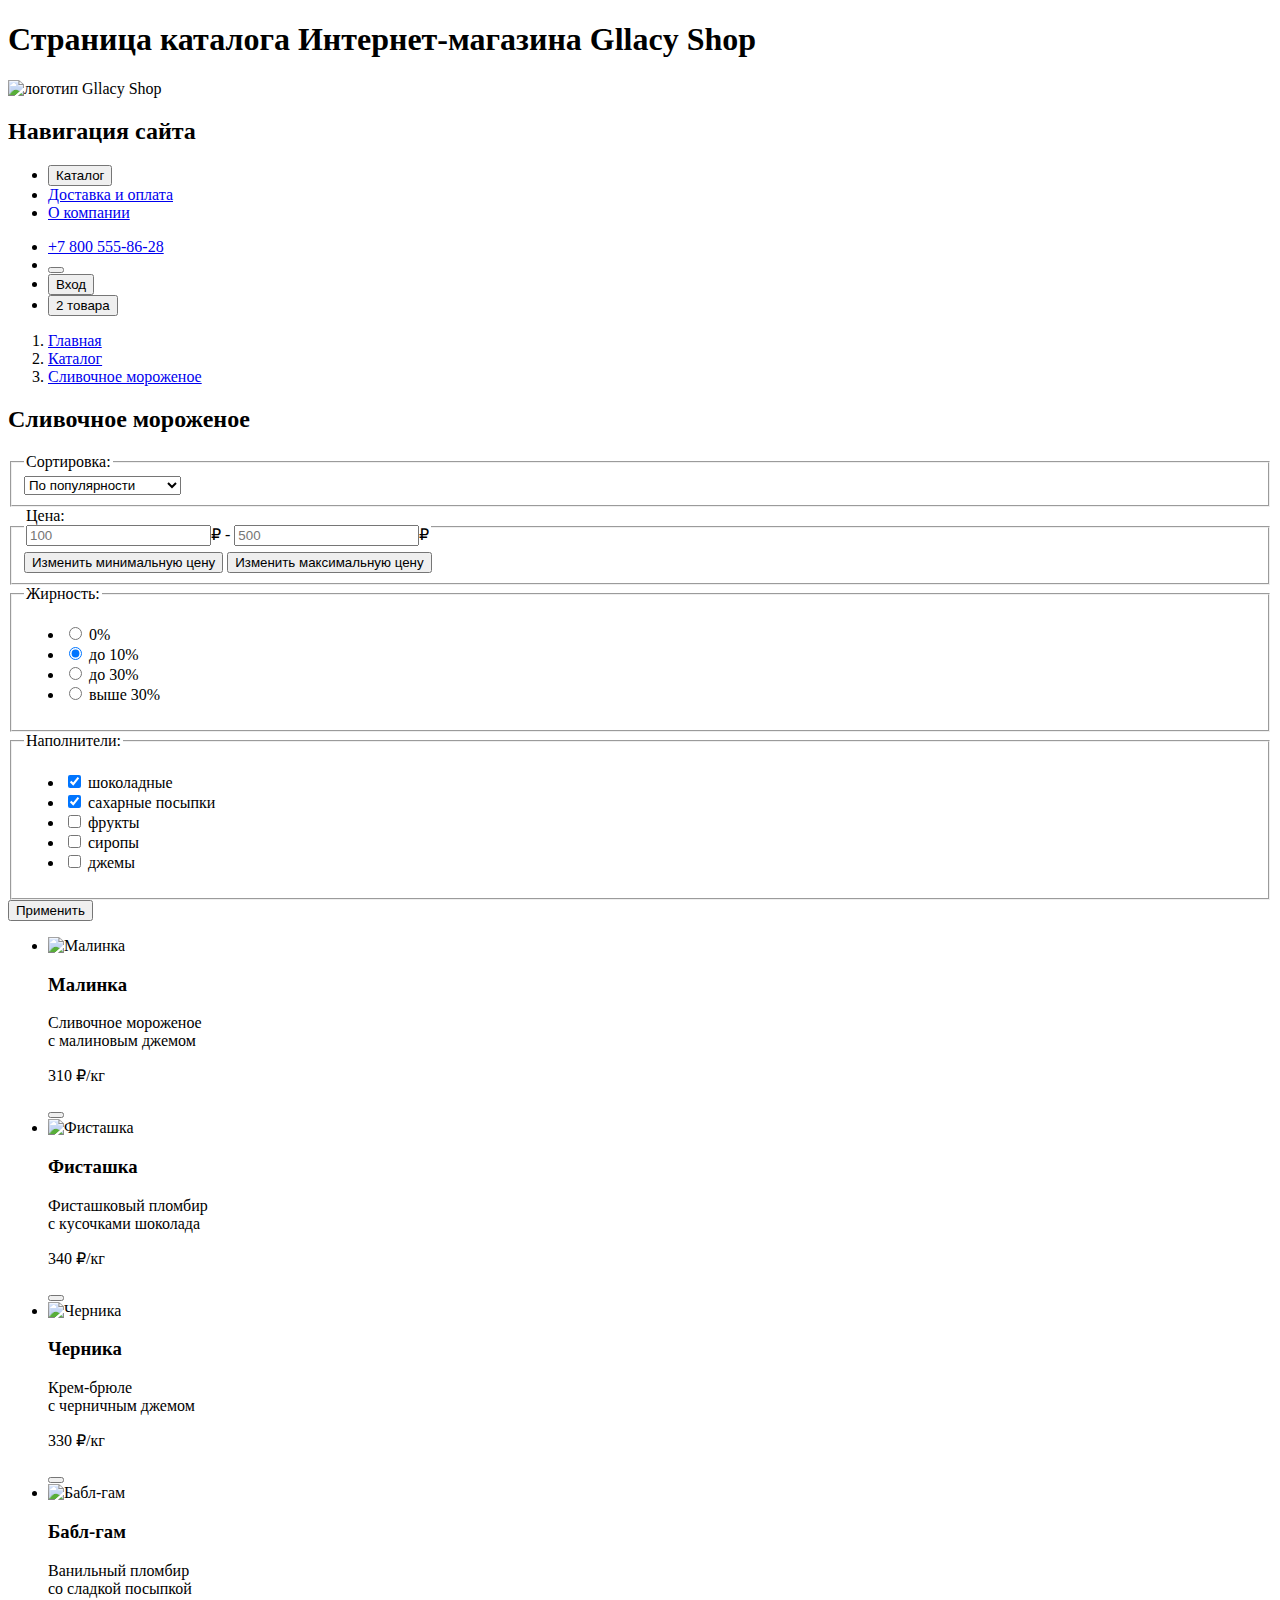
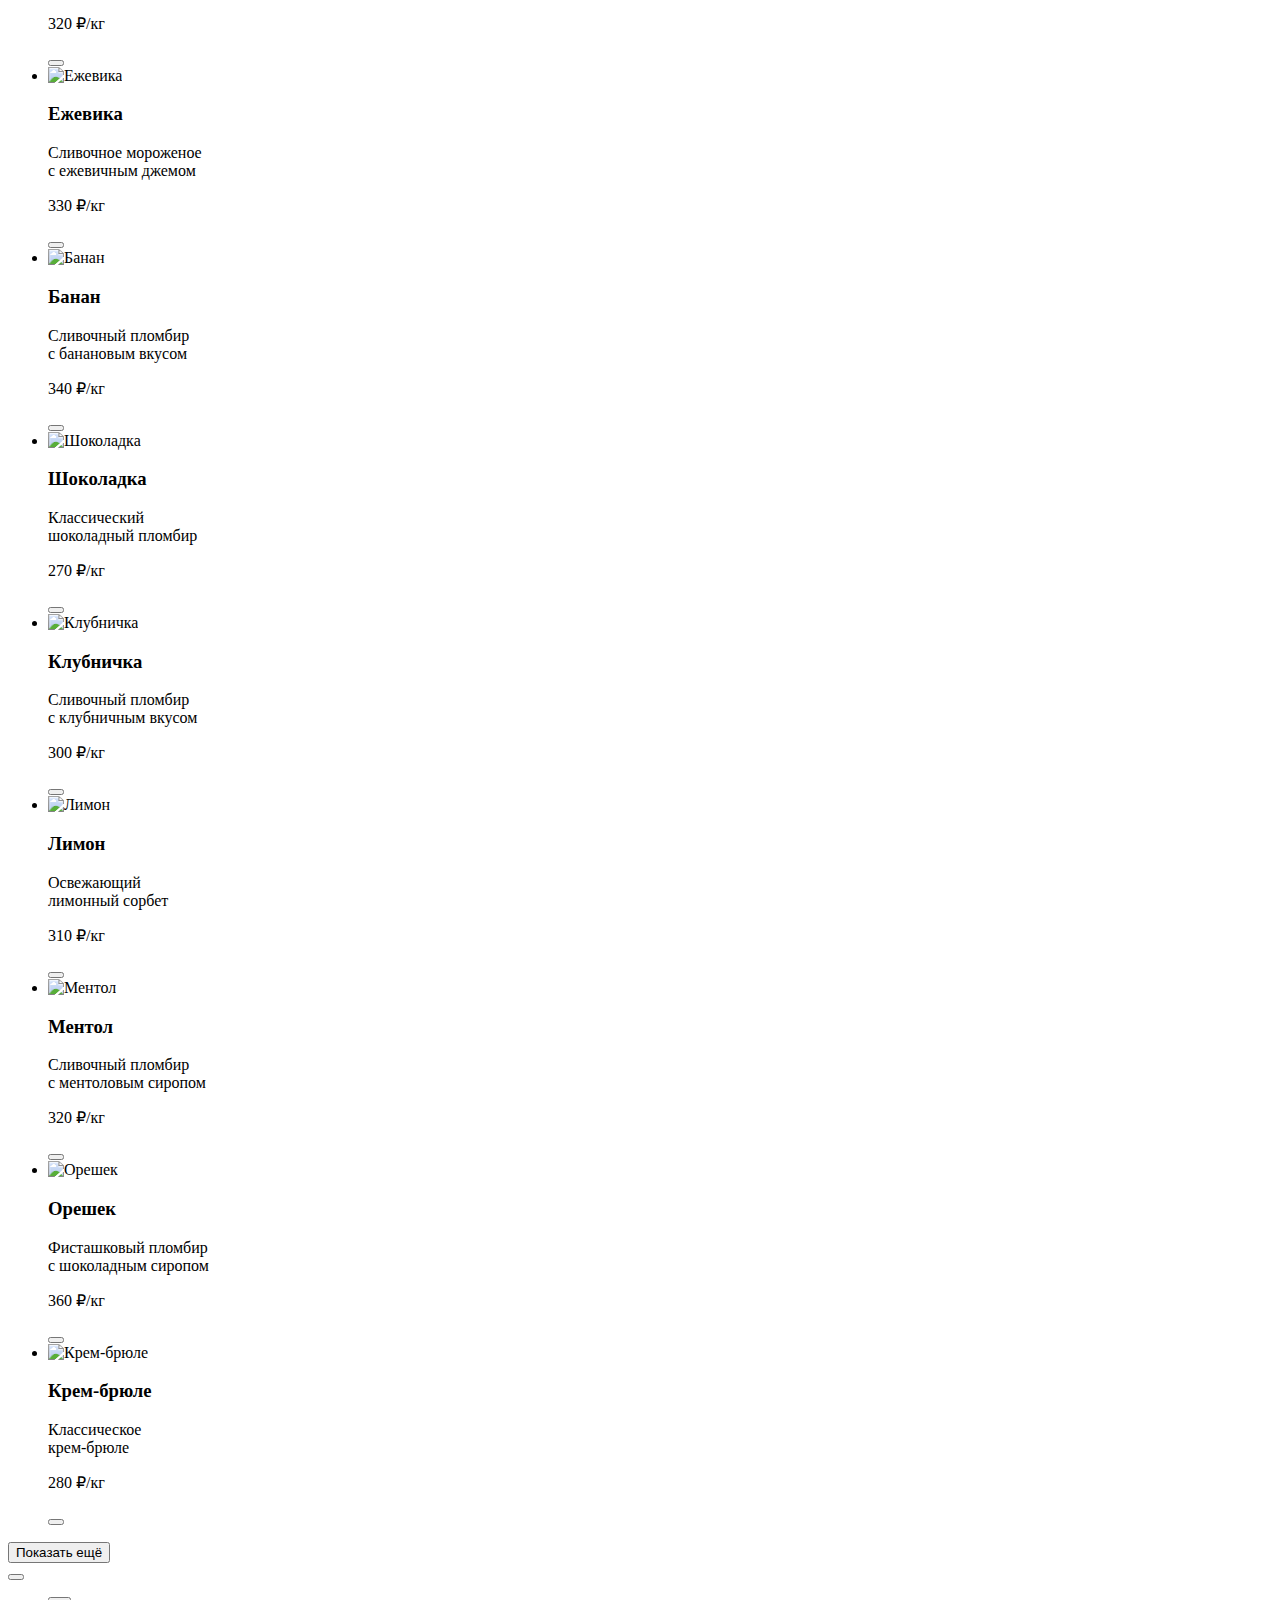
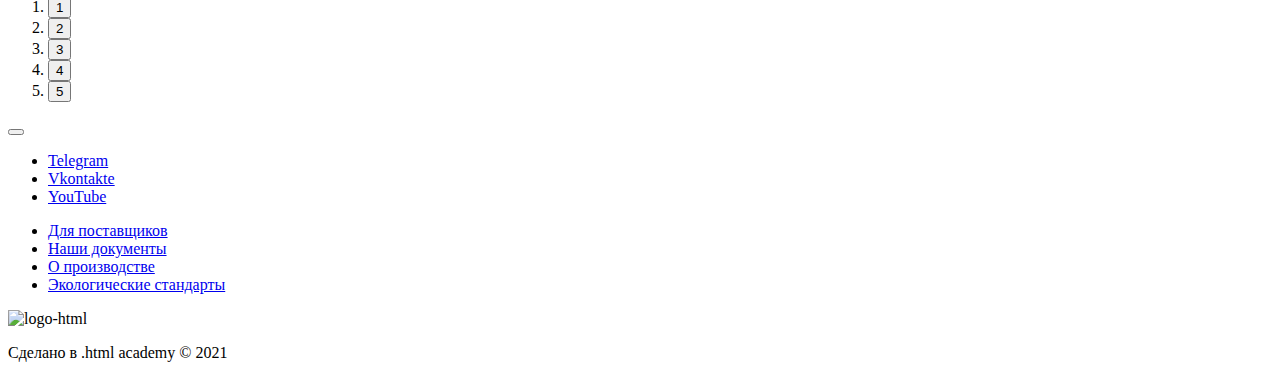
==== catalog.html @ ad2654a6 "Разметка страницы" ====
<!DOCTYPE html>
<html lang="ru">
  <head>
    <meta charset="utf-8">
    <title>HTML Academy: Глейси</title>
  </head>
  <body>
    <h1 class="index-title visually-hidden"> Страница каталога Интернет-магазина Gllacy Shop</h1>
<header class="main-header">
  <img class="logo-header" src="#" alt="логотип Gllacy Shop">
<nav class="navigation-header">
  <h2 class="visually-hidden">Навигация сайта</h2>
<ul class="navigation-list">
  <li class="navigation-item">
   <button class="drop-down-window">Каталог</button>
  </li>
  <li class="navigation-item">
   <a href="#" class="navigation-link">Доставка и оплата</a>
  </li>
  <li class="navigation-item">
    <a href="#" class="navigation-link">О компании</a>
   </li>
</ul>
<ul class="navigation-user">
  <li class="user-item">
    <a href="tel:+78005558628" class="user-tel-link">+7 800 555-86-28</a>
  </li>
  <li class="user-item">
    <button type="button" class="user-popup user-search"></button>
  </li>
  <li class="user-item">
    <button type="button" class="user-popup user-log-in">Вход</button>
  </li>
  <li class="user-item">
    <button type="button" class="user-popup user-cart">2 товара</button>
  </li>
</ul>
</nav>
<div class="breadcrumbs">
  <ol class="breadcrumbs-list">
    <li class="breadcrumbs-item">
      <a href="index.html" class="breadcrumbs-link">Главная</a>
    </li>
    <li class="breadcrumbs-item">
      <a href="catalog.html" class="breadcrumbs-link">Каталог</a>
    </li>
    <li class="breadcrumbs-item">
      <a href="#" class="breadcrumbs-link">Сливочное мороженое</a>
    </li>
  </ol>
  <h2 class="breadcrumbs-title">Сливочное мороженое</h2>
  </div>
</header>
<main>
  <section class="catalog-filter-products">
    <form class="catalog-filter" action="https://echo.htmlacademy.ru/" method="get">
      <fieldset class="catalog-filter-group">
        <legend class="catalog-filter-subtitle">Сортировка:</legend>
        <select class="catalog-sorting-select">
          <option class="catalog-sorting-select-item">По популярности</option>
          <option class="catalog-sorting-select-item">Цена по возрастанию</option>
          <option class="catalog-sorting-select-item">Цена по убыванию</option>
        </select>
      </fieldset>
    <fieldset class="catalog-filter-group range-group">
      <legend class="catalog-filter-subtitle">
        Цена:<div class="range-wrapper-inputs">
        <label class="catalog-filter-label">
           <input class="range-input" type="number"  name="min-price" placeholder="100">₽
        </label>
        <label class="catalog-filter-label">
          - <input class="range-input" type="number"  name="max-price" placeholder="500">₽
        </label>
      </div>
    </legend>
      <div class="range-scale">
        <div class="range-bar">
      <button class="range-toggle toggle-min">
        <span class="visually-hidden">Изменить минимальную цену</span>
      </button>
      <button class="range-toggle toggle-max">
        <span class="visually-hidden">Изменить максимальную цену</span>
      </button>
        </div>
      </div>
    </fieldset>
    <fieldset class="catalog-filter-group fat-group">
      <legend class="catalog-filter-subtitle">Жирность:</legend>
      <ul class="fat-list">
        <li class="fat-item">
          <input type="radio" id="0" name="fat">
          <label for="0">0%</label>
        </li>
        <li class="fat-item">
          <input type="radio" id="10"  name="fat" checked>
          <label for="10">до 10%</label>
        </li>
        <li class="fat-item">
          <input type="radio" id="30"  name="fat">
          <label for="30">до 30%</label>
        </li>
        <li class="fat-item">
          <input type="radio" id="30+"  name="fat">
          <label for="30+">выше 30%</label>
        </li>
      </ul>
    </fieldset>
    <fieldset class="catalog-filter-group filler-group">
      <legend class="catalog-filter-subtitle">Наполнители:</legend>
      <ul class="filler-list">
        <li class="filler-item">
          <input  type="checkbox" id="chocolate" name="chocolate" checked>
          <label for="chocolate">шоколадные</label>
        </li>
        <li class="filler-item">
          <input  type="checkbox" id="sugar" name="sugar" checked>
          <label for="sugar">сахарные посыпки</label>
        </li>
        <li class="filler-item">
          <input  type="checkbox" id="fruits" name="fruits">
          <label for="fruits">фрукты</label>
        </li>
        <li class="filler-item">
          <input  type="checkbox" id="syrups" name="syrups">
          <label for="syrups">сиропы</label>
        </li>
        <li class="filler-item">
          <input  type="checkbox" id="jams" name="jams">
          <label for="jams">джемы</label>
        </li>
      </ul>
    </fieldset>
    <button class="filter-button" type="submit">Применить</button>
    </form>
  </section>
<section class="catalog-menu">
  <ul class="catalog-list">
    <li class="catalog-item">
      <img src="#" alt="Малинка">
      <h3 class="catalog-title">Малинка</h3>
      <p class="catalog-description">Сливочное мороженое<br>с малиновым джемом</p>
      <div class="price-and-cart">
        <p class="catalog-price">310 ₽/кг</p>
        <button class="catalog-button" type="button"></button>
      </div>
    </li>
    <li class="catalog-item">
      <img src="#" alt="Фисташка">
      <h3 class="catalog-title">Фисташка</h3>
      <p class="catalog-description">Фисташковый пломбир<br>с кусочками шоколада</p>
      <div class="price-and-cart">
        <p class="catalog-price">340 ₽/кг</p>
        <button class="catalog-button" type="button"></button>
      </div>
    </li>
    <li class="catalog-item">
      <img src="#" alt="Черника">
      <h3 class="catalog-title">Черника</h3>
      <p class="catalog-description">Крем-брюле<br>с черничным джемом</p>
      <div class="price-and-cart">
        <p class="catalog-price">330 ₽/кг</p>
        <button class="catalog-button" type="button"></button>
      </div>
    </li>
    <li class="catalog-item">
      <img src="#" alt="Бабл-гам">
      <h3 class="catalog-title">Бабл-гам</h3>
      <p class="catalog-description">Ванильный пломбир<br>со сладкой посыпкой</p>
      <div class="price-and-cart">
        <p class="catalog-price">320 ₽/кг</p>
        <button class="catalog-button" type="button"></button>
      </div>
    </li>
    <li class="catalog-item">
      <img src="#" alt="Ежевика">
      <h3 class="catalog-title">Ежевика</h3>
      <p class="catalog-description">Сливочное мороженое<br>с ежевичным джемом</p>
      <div class="price-and-cart">
        <p class="catalog-price">330 ₽/кг</p>
        <button class="catalog-button" type="button"></button>
      </div>
    </li>
    <li class="catalog-item">
      <img src="#" alt="Банан">
      <h3 class="catalog-title">Банан</h3>
      <p class="catalog-description">Сливочный пломбир<br>с банановым вкусом</p>
      <div class="price-and-cart">
        <p class="catalog-price">340 ₽/кг</p>
        <button class="catalog-button" type="button"></button>
      </div>
    </li>
    <li class="catalog-item">
      <img src="#" alt="Шоколадка">
      <h3 class="catalog-title">Шоколадка</h3>
      <p class="catalog-description">Классический<br>шоколадный пломбир</p>
      <div class="price-and-cart">
        <p class="catalog-price">270 ₽/кг</p>
        <button class="catalog-button" type="button"></button>
      </div>
    </li>
    <li class="catalog-item">
      <img src="#" alt="Клубничка">
      <h3 class="catalog-title">Клубничка</h3>
      <p class="catalog-description">Сливочный пломбир<br>с клубничным вкусом</p>
      <div class="price-and-cart">
        <p class="catalog-price">300 ₽/кг</p>
        <button class="catalog-button" type="button"></button>
      </div>
    </li>
    <li class="catalog-item">
      <img src="#" alt="Лимон">
      <h3 class="catalog-title">Лимон</h3>
      <p class="catalog-description">Освежающий<br>лимонный сорбет</p>
      <div class="price-and-cart">
        <p class="catalog-price">310 ₽/кг</p>
        <button class="catalog-button" type="button"></button>
      </div>
    </li>
    <li class="catalog-item">
      <img src="#" alt="Ментол">
      <h3 class="catalog-title">Ментол</h3>
      <p class="catalog-description">Сливочный пломбир<br>с ментоловым сиропом</p>
      <div class="price-and-cart">
        <p class="catalog-price">320 ₽/кг</p>
        <button class="catalog-button" type="button"></button>
      </div>
    </li>
    <li class="catalog-item">
      <img src="#" alt="Орешек">
      <h3 class="catalog-title">Орешек</h3>
      <p class="catalog-description">Фисташковый пломбир<br>с шоколадным сиропом</p>
      <div class="price-and-cart">
        <p class="catalog-price">360 ₽/кг</p>
        <button class="catalog-button" type="button"></button>
      </div>
    </li>
    <li class="catalog-item">
      <img src="#" alt="Крем-брюле">
      <h3 class="catalog-title">Крем-брюле</h3>
      <p class="catalog-description">Классическое<br>крем-брюле </p>
      <div class="price-and-cart">
        <p class="catalog-price">280 ₽/кг</p>
        <button class="catalog-button" type="button"></button>
      </div>
    </li>
  </ul>
  <button class="catalog-download-more button">Показать ещё</button>
<div class="catalog-pagination">
  <button class="catalog-pagination-button-back"> </button>
  <ol class="catalog-pagination-list">
    <li class="catalog-pagination-item">
      <button class="catalog-pagination-number">1</button>
    </li>
    <li class="catalog-pagination-item">
      <button class="catalog-pagination-number">2</button>
    </li>
    <li class="catalog-pagination-item">
      <button class="catalog-pagination-number">3</button>
    </li>
    <li class="catalog-pagination-item">
      <button class="catalog-pagination-number">4</button>
    </li>
    <li class="catalog-pagination-item">
      <button class="catalog-pagination-number">5</button>
    </li>
  </ol>
  <button class="catalog-pagination-button-next"> </button>
</div>
</div>
</section>
</main>
<footer class="main-footer">
  <ul class="footer-social">
    <li class="footer-social-item">
      <a class="button-social" href="https://t.me/htmlacademy">
        <span class="visually-hidden">Telegram</span>
      </a>
    </li>
    <li class="footer-social-item">
      <a class="button-social" href="https://vk.com/htmlacademy">
        <span class="visually-hidden">Vkontakte</span>
      </a>
    </li>
    <li class="footer-social-item">
      <a class="button-social" href="https://www.youtube.com/user/htmlacademyru">
        <span class="visually-hidden">YouTube</span>
      </a>
    </li>
  </ul>
  <ul class="footer-info">
    <li class="footer-info-item">
      <a href="#" class="footer-info-link">Для поставщиков</a>
    </li>
    <li class="footer-info-item">
      <a href="#" class="footer-info-link">Наши документы</a>
    </li>
    <li class="footer-info-item">
      <a href="#" class="footer-info-link">О производстве</a>
    </li>
    <li class="footer-info-item">
      <a href="#" class="footer-info-link">Экологические стандарты</a>
    </li>
  </ul>
  <div class="footer-html-academy">
    <img src="#" alt="logo-html">
    <p>Сделано в .html academy © 2021</p>
  </div>
</footer>
  </body>
  </html>
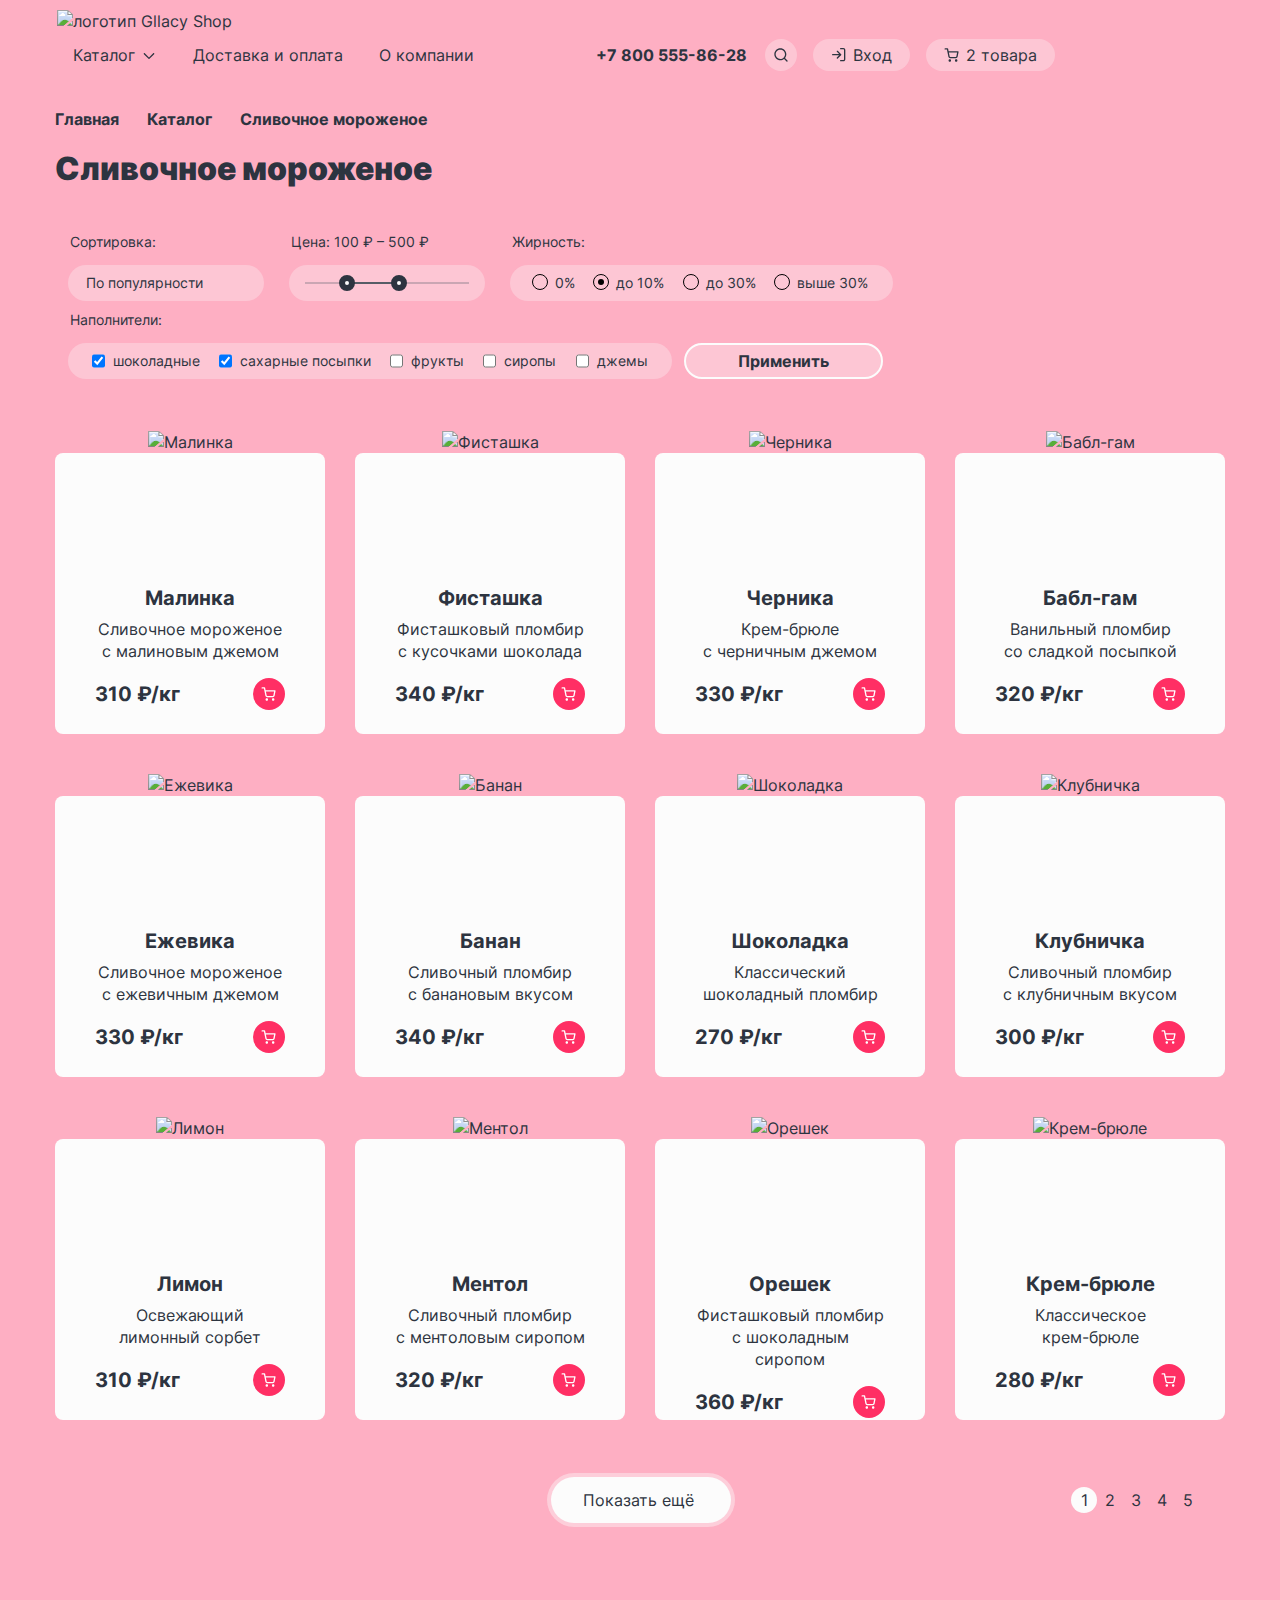
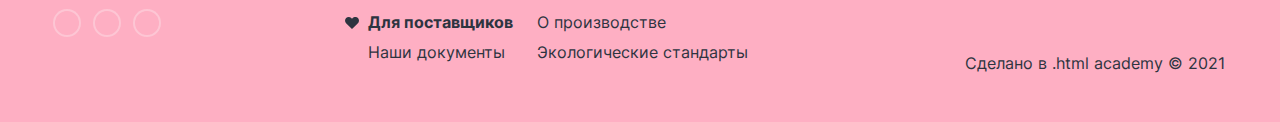
==== commit 819745ea: "Иконки и состояния" ====
--- a/catalog.html
+++ b/catalog.html
@@ -3,16 +3,24 @@
   <head>
     <meta charset="utf-8">
     <title>HTML Academy: Глейси</title>
+    <link rel="stylesheet" href="styles/styles.css">
   </head>
   <body>
     <h1 class="index-title visually-hidden"> Страница каталога Интернет-магазина Gllacy Shop</h1>
 <header class="main-header">
-  <img class="logo-header" src="#" alt="логотип Gllacy Shop">
+  <a href="index.html" class="logo-link">
+    <img class="logo-header" src="images/logo.png" width="137" height="56" alt="логотип Gllacy Shop">
+  </a>
 <nav class="navigation-header">
   <h2 class="visually-hidden">Навигация сайта</h2>
 <ul class="navigation-list">
   <li class="navigation-item">
-   <button class="drop-down-window">Каталог</button>
+   <button class="drop-down-window" type="button">
+    Каталог
+    <svg width="16" height="16" viewBox="0 0 16 16" fill="none" xmlns="http://www.w3.org/2000/svg">
+      <path fill-rule="evenodd" clip-rule="evenodd" d="M3.80799 6.19526C3.54764 5.93491 3.12553 5.93491 2.86518 6.19526C2.60483 6.45561 2.60483 6.87772 2.86518 7.13807L7.52553 11.7984C7.52759 11.8005 7.52967 11.8026 7.53177 11.8047C7.66246 11.9354 7.83392 12.0005 8.00521 12C8.17518 11.9995 8.34498 11.9344 8.47466 11.8047C8.47675 11.8027 8.47881 11.8006 8.48087 11.7985L13.1412 7.13807C13.4016 6.87772 13.4016 6.45561 13.1412 6.19526C12.8809 5.93491 12.4588 5.93491 12.1984 6.19526L8.00321 10.3905L3.80799 6.19526Z" fill="#2D3440"/>
+      </svg>
+  </button>
   </li>
   <li class="navigation-item">
    <a href="#" class="navigation-link">Доставка и оплата</a>
@@ -26,13 +34,28 @@
     <a href="tel:+78005558628" class="user-tel-link">+7 800 555-86-28</a>
   </li>
   <li class="user-item">
-    <button type="button" class="user-popup user-search"></button>
+    <button type="button" class="user-popup user-search">
+      <span class="visually-hidden">Поиск</span>
+      <svg width="16" height="16" viewBox="0 0 16 16" fill="none" xmlns="http://www.w3.org/2000/svg">
+        <path fill-rule="evenodd" clip-rule="evenodd" d="M2.66341 7.33008C2.66341 4.75275 4.75275 2.66341 7.33008 2.66341C9.90741 2.66341 11.9967 4.75275 11.9967 7.33008C11.9967 8.58735 11.4995 9.7285 10.691 10.5676C10.6682 10.5852 10.6462 10.6044 10.6253 10.6253C10.6044 10.6463 10.5852 10.6682 10.5676 10.6911C9.72847 11.4996 8.58734 11.9967 7.33008 11.9967C4.75275 11.9967 2.66341 9.90741 2.66341 7.33008ZM11.0752 12.018C10.0487 12.8391 8.74675 13.3301 7.33008 13.3301C4.01637 13.3301 1.33008 10.6438 1.33008 7.33008C1.33008 4.01637 4.01637 1.33008 7.33008 1.33008C10.6438 1.33008 13.3301 4.01637 13.3301 7.33008C13.3301 8.74676 12.8391 10.0488 12.018 11.0752L14.4681 13.5253C14.7285 13.7857 14.7285 14.2078 14.4681 14.4682C14.2078 14.7285 13.7857 14.7285 13.5253 14.4682L11.0752 12.018Z" fill="#2D3440"/>
+        </svg>
+    </button>
   </li>
   <li class="user-item">
-    <button type="button" class="user-popup user-log-in">Вход</button>
+    <button type="button" class="user-popup user-log-in">
+      <svg width="16" height="16" viewBox="0 0 16 16" fill="none" xmlns="http://www.w3.org/2000/svg">
+        <path fill-rule="evenodd" clip-rule="evenodd" d="M9 1.66667C9 1.29848 9.29848 1 9.66667 1H12.3333C12.8638 1 13.3725 1.21071 13.7475 1.58579C14.1226 1.96086 14.3333 2.46957 14.3333 3V12.3333C14.3333 12.8638 14.1226 13.3725 13.7475 13.7475C13.3725 14.1226 12.8638 14.3333 12.3333 14.3333H9.66667C9.29848 14.3333 9 14.0349 9 13.6667C9 13.2985 9.29848 13 9.66667 13H12.3333C12.5101 13 12.6797 12.9298 12.8047 12.8047C12.9298 12.6797 13 12.5101 13 12.3333V3C13 2.82319 12.9298 2.65362 12.8047 2.5286C12.6797 2.40357 12.5101 2.33333 12.3333 2.33333H9.66667C9.29848 2.33333 9 2.03486 9 1.66667ZM5.86189 3.86193C6.12224 3.60158 6.54435 3.60158 6.8047 3.86193L10.1338 7.19103C10.1509 7.20785 10.1671 7.22559 10.1824 7.24416C10.2142 7.28296 10.2411 7.32451 10.2628 7.36795C10.3079 7.45781 10.3333 7.55927 10.3333 7.66667C10.3333 7.77529 10.3074 7.87785 10.2613 7.96846C10.241 8.00841 10.2164 8.04675 10.1876 8.08278C10.1708 8.10378 10.1527 8.12375 10.1335 8.14256L6.8047 11.4714C6.54435 11.7318 6.12224 11.7318 5.86189 11.4714C5.60154 11.2111 5.60154 10.7889 5.86189 10.5286L8.05715 8.33333H1.66667C1.29848 8.33333 1 8.03486 1 7.66667C1 7.29848 1.29848 7 1.66667 7H8.05715L5.86189 4.80474C5.60154 4.54439 5.60154 4.12228 5.86189 3.86193Z" fill="#2D3440"/>
+        </svg>
+      Вход
+    </button>
   </li>
   <li class="user-item">
-    <button type="button" class="user-popup user-cart">2 товара</button>
+    <button type="button" class="user-popup user-cart">
+      <svg width="16" height="16" viewBox="0 0 16 16" fill="none" xmlns="http://www.w3.org/2000/svg">
+        <path fill-rule="evenodd" clip-rule="evenodd" d="M1.16667 1.25C0.798477 1.25 0.5 1.54848 0.5 1.91667C0.5 2.28486 0.798477 2.58333 1.16667 2.58333H2.93794L3.40537 4.91872C3.40821 4.93667 3.41176 4.95438 3.416 4.97182L4.38338 9.80515L4.3835 9.80571C4.46706 10.2257 4.69562 10.603 5.02921 10.8715C5.36111 11.1387 5.77595 11.2813 6.20183 11.2748H11.8225C12.2484 11.2813 12.6633 11.1387 12.9952 10.8715C13.3289 10.6029 13.5575 10.2254 13.641 9.80515L13.641 9.80515L13.642 9.80016L14.5691 4.93872C14.6063 4.74355 14.5545 4.54195 14.4279 4.38887C14.3012 4.23578 14.1129 4.14716 13.9142 4.14716H4.61072L4.1381 1.78583C4.07574 1.47426 3.80215 1.25 3.4844 1.25H1.16667ZM5.69098 9.54444L4.87759 5.4805H13.1084L12.3328 9.54736C12.31 9.65988 12.2485 9.7609 12.1591 9.83291C12.0691 9.90535 11.9565 9.94383 11.841 9.94162L11.841 9.94149H11.8282H6.19614V9.94137L6.18337 9.94162C6.06787 9.94383 5.95528 9.90535 5.8653 9.83291C5.77531 9.76048 5.71368 9.6587 5.69117 9.5454L5.69098 9.54444ZM4.55739 13.5054C4.55739 12.8175 5.1151 12.2597 5.80307 12.2597C6.49105 12.2597 7.04876 12.8175 7.04876 13.5054C7.04876 14.1934 6.49105 14.7511 5.80307 14.7511C5.1151 14.7511 4.55739 14.1934 4.55739 13.5054ZM10.9307 13.5054C10.9307 12.8175 11.4884 12.2597 12.1764 12.2597C12.8644 12.2597 13.4221 12.8175 13.4221 13.5054C13.4221 14.1934 12.8644 14.7511 12.1764 14.7511C11.4884 14.7511 10.9307 14.1934 10.9307 13.5054Z" fill="#2D3440"/>
+        </svg>
+      2 товара
+    </button>
   </li>
 </ul>
 </nav>
@@ -48,13 +71,13 @@
       <a href="#" class="breadcrumbs-link">Сливочное мороженое</a>
     </li>
   </ol>
-  <h2 class="breadcrumbs-title">Сливочное мороженое</h2>
   </div>
 </header>
-<main>
+<main class="catalog-main">
+  <h2 class="catalog-main-title">Сливочное мороженое</h2>
   <section class="catalog-filter-products">
     <form class="catalog-filter" action="https://echo.htmlacademy.ru/" method="get">
-      <fieldset class="catalog-filter-group">
+      <fieldset class="catalog-filter-group select-group">
         <legend class="catalog-filter-subtitle">Сортировка:</legend>
         <select class="catalog-sorting-select">
           <option class="catalog-sorting-select-item">По популярности</option>
@@ -63,25 +86,18 @@
         </select>
       </fieldset>
     <fieldset class="catalog-filter-group range-group">
-      <legend class="catalog-filter-subtitle">
-        Цена:<div class="range-wrapper-inputs">
-        <label class="catalog-filter-label">
-           <input class="range-input" type="number"  name="min-price" placeholder="100">₽
-        </label>
-        <label class="catalog-filter-label">
-          - <input class="range-input" type="number"  name="max-price" placeholder="500">₽
-        </label>
-      </div>
-    </legend>
+      <legend class="catalog-filter-subtitle">Цена: 100 ₽ – 500 ₽</legend>
+      <div class="range-background">
       <div class="range-scale">
         <div class="range-bar">
-      <button class="range-toggle toggle-min">
+      <button class="range-toggle toggle-min" type="button">
         <span class="visually-hidden">Изменить минимальную цену</span>
       </button>
-      <button class="range-toggle toggle-max">
+      <button class="range-toggle toggle-max" type="button">
         <span class="visually-hidden">Изменить максимальную цену</span>
       </button>
         </div>
+      </div>
       </div>
     </fieldset>
     <fieldset class="catalog-filter-group fat-group">
@@ -136,135 +152,220 @@
 <section class="catalog-menu">
   <ul class="catalog-list">
     <li class="catalog-item">
-      <img src="#" alt="Малинка">
+      <img src="images/ic-raspberry.png" width="168" height="168" alt="Малинка">
+      <div class="catalog-content">
       <h3 class="catalog-title">Малинка</h3>
       <p class="catalog-description">Сливочное мороженое<br>с малиновым джемом</p>
       <div class="price-and-cart">
         <p class="catalog-price">310 ₽/кг</p>
-        <button class="catalog-button" type="button"></button>
-      </div>
-    </li>
-    <li class="catalog-item">
-      <img src="#" alt="Фисташка">
+        <button class="catalog-button" type="button">
+          <svg width="16" height="16" viewBox="0 0 16 16" fill="none" xmlns="http://www.w3.org/2000/svg">
+            <path fill-rule="evenodd" clip-rule="evenodd" d="M1.16667 1.25C0.798477 1.25 0.5 1.54848 0.5 1.91667C0.5 2.28486 0.798477 2.58333 1.16667 2.58333H2.93794L3.40537 4.91872C3.40821 4.93667 3.41176 4.95438 3.416 4.97182L4.38338 9.80515L4.3835 9.80571C4.46706 10.2257 4.69562 10.603 5.02921 10.8715C5.36111 11.1387 5.77595 11.2813 6.20183 11.2748H11.8225C12.2484 11.2813 12.6633 11.1387 12.9952 10.8715C13.3289 10.6029 13.5575 10.2254 13.641 9.80515L13.641 9.80515L13.642 9.80016L14.5691 4.93872C14.6063 4.74355 14.5545 4.54195 14.4279 4.38887C14.3012 4.23578 14.1129 4.14716 13.9142 4.14716H4.61072L4.1381 1.78583C4.07574 1.47426 3.80215 1.25 3.4844 1.25H1.16667ZM5.69098 9.54444L4.87759 5.4805H13.1084L12.3328 9.54736C12.31 9.65988 12.2485 9.7609 12.1591 9.83291C12.0691 9.90535 11.9565 9.94383 11.841 9.94162L11.841 9.94149H11.8282H6.19614V9.94137L6.18337 9.94162C6.06787 9.94383 5.95528 9.90535 5.8653 9.83291C5.77531 9.76048 5.71368 9.6587 5.69117 9.5454L5.69098 9.54444ZM4.55739 13.5054C4.55739 12.8175 5.1151 12.2597 5.80307 12.2597C6.49105 12.2597 7.04876 12.8175 7.04876 13.5054C7.04876 14.1934 6.49105 14.7511 5.80307 14.7511C5.1151 14.7511 4.55739 14.1934 4.55739 13.5054ZM10.9307 13.5054C10.9307 12.8175 11.4884 12.2597 12.1764 12.2597C12.8644 12.2597 13.4221 12.8175 13.4221 13.5054C13.4221 14.1934 12.8644 14.7511 12.1764 14.7511C11.4884 14.7511 10.9307 14.1934 10.9307 13.5054Z" fill="#FFFFFF"/>
+            </svg>
+            <span class="visually-hidden">В карзину</span>
+          </button>
+      </div>
+      </div>
+    </li>
+    <li class="catalog-item">
+      <img src="images/ic-nut.png" alt="Фисташка" width="168" height="168">
+      <div class="catalog-content">
       <h3 class="catalog-title">Фисташка</h3>
       <p class="catalog-description">Фисташковый пломбир<br>с кусочками шоколада</p>
       <div class="price-and-cart">
         <p class="catalog-price">340 ₽/кг</p>
-        <button class="catalog-button" type="button"></button>
-      </div>
-    </li>
-    <li class="catalog-item">
-      <img src="#" alt="Черника">
+        <button class="catalog-button" type="button">
+          <svg width="16" height="16" viewBox="0 0 16 16" fill="none" xmlns="http://www.w3.org/2000/svg">
+            <path fill-rule="evenodd" clip-rule="evenodd" d="M1.16667 1.25C0.798477 1.25 0.5 1.54848 0.5 1.91667C0.5 2.28486 0.798477 2.58333 1.16667 2.58333H2.93794L3.40537 4.91872C3.40821 4.93667 3.41176 4.95438 3.416 4.97182L4.38338 9.80515L4.3835 9.80571C4.46706 10.2257 4.69562 10.603 5.02921 10.8715C5.36111 11.1387 5.77595 11.2813 6.20183 11.2748H11.8225C12.2484 11.2813 12.6633 11.1387 12.9952 10.8715C13.3289 10.6029 13.5575 10.2254 13.641 9.80515L13.641 9.80515L13.642 9.80016L14.5691 4.93872C14.6063 4.74355 14.5545 4.54195 14.4279 4.38887C14.3012 4.23578 14.1129 4.14716 13.9142 4.14716H4.61072L4.1381 1.78583C4.07574 1.47426 3.80215 1.25 3.4844 1.25H1.16667ZM5.69098 9.54444L4.87759 5.4805H13.1084L12.3328 9.54736C12.31 9.65988 12.2485 9.7609 12.1591 9.83291C12.0691 9.90535 11.9565 9.94383 11.841 9.94162L11.841 9.94149H11.8282H6.19614V9.94137L6.18337 9.94162C6.06787 9.94383 5.95528 9.90535 5.8653 9.83291C5.77531 9.76048 5.71368 9.6587 5.69117 9.5454L5.69098 9.54444ZM4.55739 13.5054C4.55739 12.8175 5.1151 12.2597 5.80307 12.2597C6.49105 12.2597 7.04876 12.8175 7.04876 13.5054C7.04876 14.1934 6.49105 14.7511 5.80307 14.7511C5.1151 14.7511 4.55739 14.1934 4.55739 13.5054ZM10.9307 13.5054C10.9307 12.8175 11.4884 12.2597 12.1764 12.2597C12.8644 12.2597 13.4221 12.8175 13.4221 13.5054C13.4221 14.1934 12.8644 14.7511 12.1764 14.7511C11.4884 14.7511 10.9307 14.1934 10.9307 13.5054Z" fill="#FFFFFF"/>
+            </svg>
+            <span class="visually-hidden">В карзину</span>
+          </button>
+      </div>
+      </div>
+    </li>
+    <li class="catalog-item">
+      <img src="images/ic-blackberry.png" alt="Черника" width="168" height="168">
+      <div class="catalog-content">
       <h3 class="catalog-title">Черника</h3>
       <p class="catalog-description">Крем-брюле<br>с черничным джемом</p>
       <div class="price-and-cart">
         <p class="catalog-price">330 ₽/кг</p>
-        <button class="catalog-button" type="button"></button>
-      </div>
-    </li>
-    <li class="catalog-item">
-      <img src="#" alt="Бабл-гам">
+        <button class="catalog-button" type="button">
+          <svg width="16" height="16" viewBox="0 0 16 16" fill="none" xmlns="http://www.w3.org/2000/svg">
+            <path fill-rule="evenodd" clip-rule="evenodd" d="M1.16667 1.25C0.798477 1.25 0.5 1.54848 0.5 1.91667C0.5 2.28486 0.798477 2.58333 1.16667 2.58333H2.93794L3.40537 4.91872C3.40821 4.93667 3.41176 4.95438 3.416 4.97182L4.38338 9.80515L4.3835 9.80571C4.46706 10.2257 4.69562 10.603 5.02921 10.8715C5.36111 11.1387 5.77595 11.2813 6.20183 11.2748H11.8225C12.2484 11.2813 12.6633 11.1387 12.9952 10.8715C13.3289 10.6029 13.5575 10.2254 13.641 9.80515L13.641 9.80515L13.642 9.80016L14.5691 4.93872C14.6063 4.74355 14.5545 4.54195 14.4279 4.38887C14.3012 4.23578 14.1129 4.14716 13.9142 4.14716H4.61072L4.1381 1.78583C4.07574 1.47426 3.80215 1.25 3.4844 1.25H1.16667ZM5.69098 9.54444L4.87759 5.4805H13.1084L12.3328 9.54736C12.31 9.65988 12.2485 9.7609 12.1591 9.83291C12.0691 9.90535 11.9565 9.94383 11.841 9.94162L11.841 9.94149H11.8282H6.19614V9.94137L6.18337 9.94162C6.06787 9.94383 5.95528 9.90535 5.8653 9.83291C5.77531 9.76048 5.71368 9.6587 5.69117 9.5454L5.69098 9.54444ZM4.55739 13.5054C4.55739 12.8175 5.1151 12.2597 5.80307 12.2597C6.49105 12.2597 7.04876 12.8175 7.04876 13.5054C7.04876 14.1934 6.49105 14.7511 5.80307 14.7511C5.1151 14.7511 4.55739 14.1934 4.55739 13.5054ZM10.9307 13.5054C10.9307 12.8175 11.4884 12.2597 12.1764 12.2597C12.8644 12.2597 13.4221 12.8175 13.4221 13.5054C13.4221 14.1934 12.8644 14.7511 12.1764 14.7511C11.4884 14.7511 10.9307 14.1934 10.9307 13.5054Z" fill="#FFFFFF"/>
+            </svg>
+            <span class="visually-hidden">В карзину</span>
+          </button>
+      </div>
+      </div>
+    </li>
+    <li class="catalog-item">
+      <img src="images/ic-bubble-gum.png" alt="Бабл-гам" width="168" height="168">
+      <div class="catalog-content">
       <h3 class="catalog-title">Бабл-гам</h3>
       <p class="catalog-description">Ванильный пломбир<br>со сладкой посыпкой</p>
       <div class="price-and-cart">
         <p class="catalog-price">320 ₽/кг</p>
-        <button class="catalog-button" type="button"></button>
-      </div>
-    </li>
-    <li class="catalog-item">
-      <img src="#" alt="Ежевика">
+        <button class="catalog-button" type="button">
+          <svg width="16" height="16" viewBox="0 0 16 16" fill="none" xmlns="http://www.w3.org/2000/svg">
+            <path fill-rule="evenodd" clip-rule="evenodd" d="M1.16667 1.25C0.798477 1.25 0.5 1.54848 0.5 1.91667C0.5 2.28486 0.798477 2.58333 1.16667 2.58333H2.93794L3.40537 4.91872C3.40821 4.93667 3.41176 4.95438 3.416 4.97182L4.38338 9.80515L4.3835 9.80571C4.46706 10.2257 4.69562 10.603 5.02921 10.8715C5.36111 11.1387 5.77595 11.2813 6.20183 11.2748H11.8225C12.2484 11.2813 12.6633 11.1387 12.9952 10.8715C13.3289 10.6029 13.5575 10.2254 13.641 9.80515L13.641 9.80515L13.642 9.80016L14.5691 4.93872C14.6063 4.74355 14.5545 4.54195 14.4279 4.38887C14.3012 4.23578 14.1129 4.14716 13.9142 4.14716H4.61072L4.1381 1.78583C4.07574 1.47426 3.80215 1.25 3.4844 1.25H1.16667ZM5.69098 9.54444L4.87759 5.4805H13.1084L12.3328 9.54736C12.31 9.65988 12.2485 9.7609 12.1591 9.83291C12.0691 9.90535 11.9565 9.94383 11.841 9.94162L11.841 9.94149H11.8282H6.19614V9.94137L6.18337 9.94162C6.06787 9.94383 5.95528 9.90535 5.8653 9.83291C5.77531 9.76048 5.71368 9.6587 5.69117 9.5454L5.69098 9.54444ZM4.55739 13.5054C4.55739 12.8175 5.1151 12.2597 5.80307 12.2597C6.49105 12.2597 7.04876 12.8175 7.04876 13.5054C7.04876 14.1934 6.49105 14.7511 5.80307 14.7511C5.1151 14.7511 4.55739 14.1934 4.55739 13.5054ZM10.9307 13.5054C10.9307 12.8175 11.4884 12.2597 12.1764 12.2597C12.8644 12.2597 13.4221 12.8175 13.4221 13.5054C13.4221 14.1934 12.8644 14.7511 12.1764 14.7511C11.4884 14.7511 10.9307 14.1934 10.9307 13.5054Z" fill="#FFFFFF"/>
+            </svg>
+            <span class="visually-hidden">В карзину</span>
+          </button>
+      </div>
+      </div>
+    </li>
+    <li class="catalog-item">
+      <img src="images/ic-blackberry.png" alt="Ежевика" width="168" height="168">
+      <div class="catalog-content">
       <h3 class="catalog-title">Ежевика</h3>
       <p class="catalog-description">Сливочное мороженое<br>с ежевичным джемом</p>
       <div class="price-and-cart">
         <p class="catalog-price">330 ₽/кг</p>
-        <button class="catalog-button" type="button"></button>
-      </div>
-    </li>
-    <li class="catalog-item">
-      <img src="#" alt="Банан">
+        <button class="catalog-button" type="button">
+          <svg width="16" height="16" viewBox="0 0 16 16" fill="none" xmlns="http://www.w3.org/2000/svg">
+            <path fill-rule="evenodd" clip-rule="evenodd" d="M1.16667 1.25C0.798477 1.25 0.5 1.54848 0.5 1.91667C0.5 2.28486 0.798477 2.58333 1.16667 2.58333H2.93794L3.40537 4.91872C3.40821 4.93667 3.41176 4.95438 3.416 4.97182L4.38338 9.80515L4.3835 9.80571C4.46706 10.2257 4.69562 10.603 5.02921 10.8715C5.36111 11.1387 5.77595 11.2813 6.20183 11.2748H11.8225C12.2484 11.2813 12.6633 11.1387 12.9952 10.8715C13.3289 10.6029 13.5575 10.2254 13.641 9.80515L13.641 9.80515L13.642 9.80016L14.5691 4.93872C14.6063 4.74355 14.5545 4.54195 14.4279 4.38887C14.3012 4.23578 14.1129 4.14716 13.9142 4.14716H4.61072L4.1381 1.78583C4.07574 1.47426 3.80215 1.25 3.4844 1.25H1.16667ZM5.69098 9.54444L4.87759 5.4805H13.1084L12.3328 9.54736C12.31 9.65988 12.2485 9.7609 12.1591 9.83291C12.0691 9.90535 11.9565 9.94383 11.841 9.94162L11.841 9.94149H11.8282H6.19614V9.94137L6.18337 9.94162C6.06787 9.94383 5.95528 9.90535 5.8653 9.83291C5.77531 9.76048 5.71368 9.6587 5.69117 9.5454L5.69098 9.54444ZM4.55739 13.5054C4.55739 12.8175 5.1151 12.2597 5.80307 12.2597C6.49105 12.2597 7.04876 12.8175 7.04876 13.5054C7.04876 14.1934 6.49105 14.7511 5.80307 14.7511C5.1151 14.7511 4.55739 14.1934 4.55739 13.5054ZM10.9307 13.5054C10.9307 12.8175 11.4884 12.2597 12.1764 12.2597C12.8644 12.2597 13.4221 12.8175 13.4221 13.5054C13.4221 14.1934 12.8644 14.7511 12.1764 14.7511C11.4884 14.7511 10.9307 14.1934 10.9307 13.5054Z" fill="#FFFFFF"/>
+            </svg>
+            <span class="visually-hidden">В карзину</span>
+          </button>
+      </div>
+      </div>
+    </li>
+    <li class="catalog-item">
+      <img src="images/ic-banana.png" alt="Банан" width="168" height="168">
+      <div class="catalog-content">
       <h3 class="catalog-title">Банан</h3>
       <p class="catalog-description">Сливочный пломбир<br>с банановым вкусом</p>
       <div class="price-and-cart">
         <p class="catalog-price">340 ₽/кг</p>
-        <button class="catalog-button" type="button"></button>
-      </div>
-    </li>
-    <li class="catalog-item">
-      <img src="#" alt="Шоколадка">
+        <button class="catalog-button" type="button">
+          <svg width="16" height="16" viewBox="0 0 16 16" fill="none" xmlns="http://www.w3.org/2000/svg">
+            <path fill-rule="evenodd" clip-rule="evenodd" d="M1.16667 1.25C0.798477 1.25 0.5 1.54848 0.5 1.91667C0.5 2.28486 0.798477 2.58333 1.16667 2.58333H2.93794L3.40537 4.91872C3.40821 4.93667 3.41176 4.95438 3.416 4.97182L4.38338 9.80515L4.3835 9.80571C4.46706 10.2257 4.69562 10.603 5.02921 10.8715C5.36111 11.1387 5.77595 11.2813 6.20183 11.2748H11.8225C12.2484 11.2813 12.6633 11.1387 12.9952 10.8715C13.3289 10.6029 13.5575 10.2254 13.641 9.80515L13.641 9.80515L13.642 9.80016L14.5691 4.93872C14.6063 4.74355 14.5545 4.54195 14.4279 4.38887C14.3012 4.23578 14.1129 4.14716 13.9142 4.14716H4.61072L4.1381 1.78583C4.07574 1.47426 3.80215 1.25 3.4844 1.25H1.16667ZM5.69098 9.54444L4.87759 5.4805H13.1084L12.3328 9.54736C12.31 9.65988 12.2485 9.7609 12.1591 9.83291C12.0691 9.90535 11.9565 9.94383 11.841 9.94162L11.841 9.94149H11.8282H6.19614V9.94137L6.18337 9.94162C6.06787 9.94383 5.95528 9.90535 5.8653 9.83291C5.77531 9.76048 5.71368 9.6587 5.69117 9.5454L5.69098 9.54444ZM4.55739 13.5054C4.55739 12.8175 5.1151 12.2597 5.80307 12.2597C6.49105 12.2597 7.04876 12.8175 7.04876 13.5054C7.04876 14.1934 6.49105 14.7511 5.80307 14.7511C5.1151 14.7511 4.55739 14.1934 4.55739 13.5054ZM10.9307 13.5054C10.9307 12.8175 11.4884 12.2597 12.1764 12.2597C12.8644 12.2597 13.4221 12.8175 13.4221 13.5054C13.4221 14.1934 12.8644 14.7511 12.1764 14.7511C11.4884 14.7511 10.9307 14.1934 10.9307 13.5054Z" fill="#FFFFFF"/>
+            </svg>
+            <span class="visually-hidden">В карзину</span>
+          </button>
+      </div>
+      </div>
+    </li>
+    <li class="catalog-item">
+      <img src="images/ic-chokolade.png" alt="Шоколадка" width="168" height="168">
+      <div class="catalog-content">
       <h3 class="catalog-title">Шоколадка</h3>
       <p class="catalog-description">Классический<br>шоколадный пломбир</p>
       <div class="price-and-cart">
         <p class="catalog-price">270 ₽/кг</p>
-        <button class="catalog-button" type="button"></button>
-      </div>
-    </li>
-    <li class="catalog-item">
-      <img src="#" alt="Клубничка">
+        <button class="catalog-button" type="button">
+          <svg width="16" height="16" viewBox="0 0 16 16" fill="none" xmlns="http://www.w3.org/2000/svg">
+            <path fill-rule="evenodd" clip-rule="evenodd" d="M1.16667 1.25C0.798477 1.25 0.5 1.54848 0.5 1.91667C0.5 2.28486 0.798477 2.58333 1.16667 2.58333H2.93794L3.40537 4.91872C3.40821 4.93667 3.41176 4.95438 3.416 4.97182L4.38338 9.80515L4.3835 9.80571C4.46706 10.2257 4.69562 10.603 5.02921 10.8715C5.36111 11.1387 5.77595 11.2813 6.20183 11.2748H11.8225C12.2484 11.2813 12.6633 11.1387 12.9952 10.8715C13.3289 10.6029 13.5575 10.2254 13.641 9.80515L13.641 9.80515L13.642 9.80016L14.5691 4.93872C14.6063 4.74355 14.5545 4.54195 14.4279 4.38887C14.3012 4.23578 14.1129 4.14716 13.9142 4.14716H4.61072L4.1381 1.78583C4.07574 1.47426 3.80215 1.25 3.4844 1.25H1.16667ZM5.69098 9.54444L4.87759 5.4805H13.1084L12.3328 9.54736C12.31 9.65988 12.2485 9.7609 12.1591 9.83291C12.0691 9.90535 11.9565 9.94383 11.841 9.94162L11.841 9.94149H11.8282H6.19614V9.94137L6.18337 9.94162C6.06787 9.94383 5.95528 9.90535 5.8653 9.83291C5.77531 9.76048 5.71368 9.6587 5.69117 9.5454L5.69098 9.54444ZM4.55739 13.5054C4.55739 12.8175 5.1151 12.2597 5.80307 12.2597C6.49105 12.2597 7.04876 12.8175 7.04876 13.5054C7.04876 14.1934 6.49105 14.7511 5.80307 14.7511C5.1151 14.7511 4.55739 14.1934 4.55739 13.5054ZM10.9307 13.5054C10.9307 12.8175 11.4884 12.2597 12.1764 12.2597C12.8644 12.2597 13.4221 12.8175 13.4221 13.5054C13.4221 14.1934 12.8644 14.7511 12.1764 14.7511C11.4884 14.7511 10.9307 14.1934 10.9307 13.5054Z" fill="#FFFFFF"/>
+            </svg>
+            <span class="visually-hidden">В карзину</span>
+          </button>
+      </div>
+      </div>
+    </li>
+    <li class="catalog-item">
+      <img src="images/ic-strawberry.png" alt="Клубничка" width="168" height="168">
+      <div class="catalog-content">
       <h3 class="catalog-title">Клубничка</h3>
       <p class="catalog-description">Сливочный пломбир<br>с клубничным вкусом</p>
       <div class="price-and-cart">
         <p class="catalog-price">300 ₽/кг</p>
-        <button class="catalog-button" type="button"></button>
-      </div>
-    </li>
-    <li class="catalog-item">
-      <img src="#" alt="Лимон">
+        <button class="catalog-button" type="button">
+          <svg width="16" height="16" viewBox="0 0 16 16" fill="none" xmlns="http://www.w3.org/2000/svg">
+            <path fill-rule="evenodd" clip-rule="evenodd" d="M1.16667 1.25C0.798477 1.25 0.5 1.54848 0.5 1.91667C0.5 2.28486 0.798477 2.58333 1.16667 2.58333H2.93794L3.40537 4.91872C3.40821 4.93667 3.41176 4.95438 3.416 4.97182L4.38338 9.80515L4.3835 9.80571C4.46706 10.2257 4.69562 10.603 5.02921 10.8715C5.36111 11.1387 5.77595 11.2813 6.20183 11.2748H11.8225C12.2484 11.2813 12.6633 11.1387 12.9952 10.8715C13.3289 10.6029 13.5575 10.2254 13.641 9.80515L13.641 9.80515L13.642 9.80016L14.5691 4.93872C14.6063 4.74355 14.5545 4.54195 14.4279 4.38887C14.3012 4.23578 14.1129 4.14716 13.9142 4.14716H4.61072L4.1381 1.78583C4.07574 1.47426 3.80215 1.25 3.4844 1.25H1.16667ZM5.69098 9.54444L4.87759 5.4805H13.1084L12.3328 9.54736C12.31 9.65988 12.2485 9.7609 12.1591 9.83291C12.0691 9.90535 11.9565 9.94383 11.841 9.94162L11.841 9.94149H11.8282H6.19614V9.94137L6.18337 9.94162C6.06787 9.94383 5.95528 9.90535 5.8653 9.83291C5.77531 9.76048 5.71368 9.6587 5.69117 9.5454L5.69098 9.54444ZM4.55739 13.5054C4.55739 12.8175 5.1151 12.2597 5.80307 12.2597C6.49105 12.2597 7.04876 12.8175 7.04876 13.5054C7.04876 14.1934 6.49105 14.7511 5.80307 14.7511C5.1151 14.7511 4.55739 14.1934 4.55739 13.5054ZM10.9307 13.5054C10.9307 12.8175 11.4884 12.2597 12.1764 12.2597C12.8644 12.2597 13.4221 12.8175 13.4221 13.5054C13.4221 14.1934 12.8644 14.7511 12.1764 14.7511C11.4884 14.7511 10.9307 14.1934 10.9307 13.5054Z" fill="#FFFFFF"/>
+            </svg>
+            <span class="visually-hidden">В карзину</span>
+          </button>
+      </div>
+      </div>
+    </li>
+    <li class="catalog-item">
+      <img src="images/ic-limon.png" alt="Лимон" width="168" height="168">
+      <div class="catalog-content">
       <h3 class="catalog-title">Лимон</h3>
       <p class="catalog-description">Освежающий<br>лимонный сорбет</p>
       <div class="price-and-cart">
         <p class="catalog-price">310 ₽/кг</p>
-        <button class="catalog-button" type="button"></button>
-      </div>
-    </li>
-    <li class="catalog-item">
-      <img src="#" alt="Ментол">
+        <button class="catalog-button" type="button">
+          <svg width="16" height="16" viewBox="0 0 16 16" fill="none" xmlns="http://www.w3.org/2000/svg">
+            <path fill-rule="evenodd" clip-rule="evenodd" d="M1.16667 1.25C0.798477 1.25 0.5 1.54848 0.5 1.91667C0.5 2.28486 0.798477 2.58333 1.16667 2.58333H2.93794L3.40537 4.91872C3.40821 4.93667 3.41176 4.95438 3.416 4.97182L4.38338 9.80515L4.3835 9.80571C4.46706 10.2257 4.69562 10.603 5.02921 10.8715C5.36111 11.1387 5.77595 11.2813 6.20183 11.2748H11.8225C12.2484 11.2813 12.6633 11.1387 12.9952 10.8715C13.3289 10.6029 13.5575 10.2254 13.641 9.80515L13.641 9.80515L13.642 9.80016L14.5691 4.93872C14.6063 4.74355 14.5545 4.54195 14.4279 4.38887C14.3012 4.23578 14.1129 4.14716 13.9142 4.14716H4.61072L4.1381 1.78583C4.07574 1.47426 3.80215 1.25 3.4844 1.25H1.16667ZM5.69098 9.54444L4.87759 5.4805H13.1084L12.3328 9.54736C12.31 9.65988 12.2485 9.7609 12.1591 9.83291C12.0691 9.90535 11.9565 9.94383 11.841 9.94162L11.841 9.94149H11.8282H6.19614V9.94137L6.18337 9.94162C6.06787 9.94383 5.95528 9.90535 5.8653 9.83291C5.77531 9.76048 5.71368 9.6587 5.69117 9.5454L5.69098 9.54444ZM4.55739 13.5054C4.55739 12.8175 5.1151 12.2597 5.80307 12.2597C6.49105 12.2597 7.04876 12.8175 7.04876 13.5054C7.04876 14.1934 6.49105 14.7511 5.80307 14.7511C5.1151 14.7511 4.55739 14.1934 4.55739 13.5054ZM10.9307 13.5054C10.9307 12.8175 11.4884 12.2597 12.1764 12.2597C12.8644 12.2597 13.4221 12.8175 13.4221 13.5054C13.4221 14.1934 12.8644 14.7511 12.1764 14.7511C11.4884 14.7511 10.9307 14.1934 10.9307 13.5054Z" fill="#FFFFFF"/>
+            </svg>
+            <span class="visually-hidden">В карзину</span>
+          </button>
+      </div>
+      </div>
+    </li>
+    <li class="catalog-item">
+      <img src="images/ic-mint.png" alt="Ментол" width="168" height="168">
+      <div class="catalog-content">
       <h3 class="catalog-title">Ментол</h3>
       <p class="catalog-description">Сливочный пломбир<br>с ментоловым сиропом</p>
       <div class="price-and-cart">
         <p class="catalog-price">320 ₽/кг</p>
-        <button class="catalog-button" type="button"></button>
-      </div>
-    </li>
-    <li class="catalog-item">
-      <img src="#" alt="Орешек">
+        <button class="catalog-button" type="button">
+          <svg width="16" height="16" viewBox="0 0 16 16" fill="none" xmlns="http://www.w3.org/2000/svg">
+            <path fill-rule="evenodd" clip-rule="evenodd" d="M1.16667 1.25C0.798477 1.25 0.5 1.54848 0.5 1.91667C0.5 2.28486 0.798477 2.58333 1.16667 2.58333H2.93794L3.40537 4.91872C3.40821 4.93667 3.41176 4.95438 3.416 4.97182L4.38338 9.80515L4.3835 9.80571C4.46706 10.2257 4.69562 10.603 5.02921 10.8715C5.36111 11.1387 5.77595 11.2813 6.20183 11.2748H11.8225C12.2484 11.2813 12.6633 11.1387 12.9952 10.8715C13.3289 10.6029 13.5575 10.2254 13.641 9.80515L13.641 9.80515L13.642 9.80016L14.5691 4.93872C14.6063 4.74355 14.5545 4.54195 14.4279 4.38887C14.3012 4.23578 14.1129 4.14716 13.9142 4.14716H4.61072L4.1381 1.78583C4.07574 1.47426 3.80215 1.25 3.4844 1.25H1.16667ZM5.69098 9.54444L4.87759 5.4805H13.1084L12.3328 9.54736C12.31 9.65988 12.2485 9.7609 12.1591 9.83291C12.0691 9.90535 11.9565 9.94383 11.841 9.94162L11.841 9.94149H11.8282H6.19614V9.94137L6.18337 9.94162C6.06787 9.94383 5.95528 9.90535 5.8653 9.83291C5.77531 9.76048 5.71368 9.6587 5.69117 9.5454L5.69098 9.54444ZM4.55739 13.5054C4.55739 12.8175 5.1151 12.2597 5.80307 12.2597C6.49105 12.2597 7.04876 12.8175 7.04876 13.5054C7.04876 14.1934 6.49105 14.7511 5.80307 14.7511C5.1151 14.7511 4.55739 14.1934 4.55739 13.5054ZM10.9307 13.5054C10.9307 12.8175 11.4884 12.2597 12.1764 12.2597C12.8644 12.2597 13.4221 12.8175 13.4221 13.5054C13.4221 14.1934 12.8644 14.7511 12.1764 14.7511C11.4884 14.7511 10.9307 14.1934 10.9307 13.5054Z" fill="#FFFFFF"/>
+            </svg>
+            <span class="visually-hidden">В карзину</span>
+          </button>
+      </div>
+      </div>
+    </li>
+    <li class="catalog-item">
+      <img src="images/ic-nut-and-chokolade.png" alt="Орешек" width="168" height="168">
+      <div class="catalog-content">
       <h3 class="catalog-title">Орешек</h3>
       <p class="catalog-description">Фисташковый пломбир<br>с шоколадным сиропом</p>
       <div class="price-and-cart">
         <p class="catalog-price">360 ₽/кг</p>
-        <button class="catalog-button" type="button"></button>
-      </div>
-    </li>
-    <li class="catalog-item">
-      <img src="#" alt="Крем-брюле">
+        <button class="catalog-button" type="button">
+          <svg width="16" height="16" viewBox="0 0 16 16" fill="none" xmlns="http://www.w3.org/2000/svg">
+            <path fill-rule="evenodd" clip-rule="evenodd" d="M1.16667 1.25C0.798477 1.25 0.5 1.54848 0.5 1.91667C0.5 2.28486 0.798477 2.58333 1.16667 2.58333H2.93794L3.40537 4.91872C3.40821 4.93667 3.41176 4.95438 3.416 4.97182L4.38338 9.80515L4.3835 9.80571C4.46706 10.2257 4.69562 10.603 5.02921 10.8715C5.36111 11.1387 5.77595 11.2813 6.20183 11.2748H11.8225C12.2484 11.2813 12.6633 11.1387 12.9952 10.8715C13.3289 10.6029 13.5575 10.2254 13.641 9.80515L13.641 9.80515L13.642 9.80016L14.5691 4.93872C14.6063 4.74355 14.5545 4.54195 14.4279 4.38887C14.3012 4.23578 14.1129 4.14716 13.9142 4.14716H4.61072L4.1381 1.78583C4.07574 1.47426 3.80215 1.25 3.4844 1.25H1.16667ZM5.69098 9.54444L4.87759 5.4805H13.1084L12.3328 9.54736C12.31 9.65988 12.2485 9.7609 12.1591 9.83291C12.0691 9.90535 11.9565 9.94383 11.841 9.94162L11.841 9.94149H11.8282H6.19614V9.94137L6.18337 9.94162C6.06787 9.94383 5.95528 9.90535 5.8653 9.83291C5.77531 9.76048 5.71368 9.6587 5.69117 9.5454L5.69098 9.54444ZM4.55739 13.5054C4.55739 12.8175 5.1151 12.2597 5.80307 12.2597C6.49105 12.2597 7.04876 12.8175 7.04876 13.5054C7.04876 14.1934 6.49105 14.7511 5.80307 14.7511C5.1151 14.7511 4.55739 14.1934 4.55739 13.5054ZM10.9307 13.5054C10.9307 12.8175 11.4884 12.2597 12.1764 12.2597C12.8644 12.2597 13.4221 12.8175 13.4221 13.5054C13.4221 14.1934 12.8644 14.7511 12.1764 14.7511C11.4884 14.7511 10.9307 14.1934 10.9307 13.5054Z" fill="#FFFFFF"/>
+            </svg>
+            <span class="visually-hidden">В карзину</span>
+          </button>
+      </div>
+      </div>
+    </li>
+    <li class="catalog-item">
+      <img src="images/ic-creme-brulee.png" alt="Крем-брюле" width="168" height="168">
+      <div class="catalog-content">
       <h3 class="catalog-title">Крем-брюле</h3>
       <p class="catalog-description">Классическое<br>крем-брюле </p>
       <div class="price-and-cart">
         <p class="catalog-price">280 ₽/кг</p>
-        <button class="catalog-button" type="button"></button>
+        <button class="catalog-button" type="button">
+          <svg width="16" height="16" viewBox="0 0 16 16" fill="none" xmlns="http://www.w3.org/2000/svg">
+            <path fill-rule="evenodd" clip-rule="evenodd" d="M1.16667 1.25C0.798477 1.25 0.5 1.54848 0.5 1.91667C0.5 2.28486 0.798477 2.58333 1.16667 2.58333H2.93794L3.40537 4.91872C3.40821 4.93667 3.41176 4.95438 3.416 4.97182L4.38338 9.80515L4.3835 9.80571C4.46706 10.2257 4.69562 10.603 5.02921 10.8715C5.36111 11.1387 5.77595 11.2813 6.20183 11.2748H11.8225C12.2484 11.2813 12.6633 11.1387 12.9952 10.8715C13.3289 10.6029 13.5575 10.2254 13.641 9.80515L13.641 9.80515L13.642 9.80016L14.5691 4.93872C14.6063 4.74355 14.5545 4.54195 14.4279 4.38887C14.3012 4.23578 14.1129 4.14716 13.9142 4.14716H4.61072L4.1381 1.78583C4.07574 1.47426 3.80215 1.25 3.4844 1.25H1.16667ZM5.69098 9.54444L4.87759 5.4805H13.1084L12.3328 9.54736C12.31 9.65988 12.2485 9.7609 12.1591 9.83291C12.0691 9.90535 11.9565 9.94383 11.841 9.94162L11.841 9.94149H11.8282H6.19614V9.94137L6.18337 9.94162C6.06787 9.94383 5.95528 9.90535 5.8653 9.83291C5.77531 9.76048 5.71368 9.6587 5.69117 9.5454L5.69098 9.54444ZM4.55739 13.5054C4.55739 12.8175 5.1151 12.2597 5.80307 12.2597C6.49105 12.2597 7.04876 12.8175 7.04876 13.5054C7.04876 14.1934 6.49105 14.7511 5.80307 14.7511C5.1151 14.7511 4.55739 14.1934 4.55739 13.5054ZM10.9307 13.5054C10.9307 12.8175 11.4884 12.2597 12.1764 12.2597C12.8644 12.2597 13.4221 12.8175 13.4221 13.5054C13.4221 14.1934 12.8644 14.7511 12.1764 14.7511C11.4884 14.7511 10.9307 14.1934 10.9307 13.5054Z" fill="#FFFFFF"/>
+            </svg>
+            <span class="visually-hidden">В карзину</span>
+          </button>
+      </div>
       </div>
     </li>
   </ul>
-  <button class="catalog-download-more button">Показать ещё</button>
+  <div class="catalog-bottom">
+  <a class="catalog-download-more button" href="#">Показать ещё</a>
 <div class="catalog-pagination">
-  <button class="catalog-pagination-button-back"> </button>
+  <button class="catalog-pagination-button-back" type="button"><span class="visually-hidden">Назад</span></button>
   <ol class="catalog-pagination-list">
     <li class="catalog-pagination-item">
-      <button class="catalog-pagination-number">1</button>
+      <a class="catalog-pagination-number" href="#">1</a>
     </li>
     <li class="catalog-pagination-item">
-      <button class="catalog-pagination-number">2</button>
+      <a class="catalog-pagination-number" href="#">2</a>
     </li>
     <li class="catalog-pagination-item">
-      <button class="catalog-pagination-number">3</button>
+      <a class="catalog-pagination-number" href="#">3</a>
     </li>
     <li class="catalog-pagination-item">
-      <button class="catalog-pagination-number">4</button>
+      <a class="catalog-pagination-number" href="#">4</a>
     </li>
     <li class="catalog-pagination-item">
-      <button class="catalog-pagination-number">5</button>
+      <a class="catalog-pagination-number" href="#">5</a>
     </li>
   </ol>
-  <button class="catalog-pagination-button-next"> </button>
+  <button class="catalog-pagination-button-next" type="button"><span class="visually-hidden">Вперёд</span></button>
 </div>
 </div>
 </section>
@@ -272,17 +373,17 @@
 <footer class="main-footer">
   <ul class="footer-social">
     <li class="footer-social-item">
-      <a class="button-social" href="https://t.me/htmlacademy">
+      <a class="button-social social-telegram" href="https://t.me/htmlacademy">
         <span class="visually-hidden">Telegram</span>
       </a>
     </li>
     <li class="footer-social-item">
-      <a class="button-social" href="https://vk.com/htmlacademy">
+      <a class="button-social social-vk" href="https://vk.com/htmlacademy">
         <span class="visually-hidden">Vkontakte</span>
       </a>
     </li>
     <li class="footer-social-item">
-      <a class="button-social" href="https://www.youtube.com/user/htmlacademyru">
+      <a class="button-social social-youtube" href="https://www.youtube.com/user/htmlacademyru">
         <span class="visually-hidden">YouTube</span>
       </a>
     </li>
@@ -301,10 +402,12 @@
       <a href="#" class="footer-info-link">Экологические стандарты</a>
     </li>
   </ul>
-  <div class="footer-html-academy">
-    <img src="#" alt="logo-html">
-    <p>Сделано в .html academy © 2021</p>
-  </div>
+  <p class="footer-html-academy">
+    <a href="https://htmlacademy.ru/"  class="logo-html-link">
+      <span class="visually-hidden">Логотип HTML-Academy</span>
+    </a>
+    <span>Сделано в .html academy © 2021</span>
+  </p>
 </footer>
   </body>
   </html>
--- a/styles/styles.css
+++ b/styles/styles.css
@@ -0,0 +1,1321 @@
+@font-face {
+  font-family:"Inter";
+  font-style: normal;
+  font-weight: 400;
+  src: url("../fonts/inter-400.woff2") format("woff2");
+  font-display: swap;
+}
+@font-face {
+  font-family:"Inter";
+  font-style: normal;
+  font-weight: 700;
+  src: url("../fonts/inter-700.woff2") format("woff2");
+  font-display: swap;
+}
+@font-face {
+  font-family:"Inter";
+  font-style: normal;
+  font-weight: 900;
+  src: url("../fonts/inter-900.woff2") format("woff2");
+  font-display: swap;
+}
+html{
+  height: 100%;
+}
+body{
+  font-family: "Inter", sans-serif;
+  font-size: 16px;
+  line-height: 22px;
+  color: #2D3440;
+  background-color: #FEAFC3;
+  display: flex;
+ flex-direction: column;
+ min-height: 100%;
+ align-items: center;
+}
+.visually-hidden{
+  position: absolute;
+  width: 1px;
+  height: 1px;
+  margin: -1px;
+  padding: 0;
+  border: 0;
+  clip: rect(0, 0, 0, 0);
+  overflow: hidden;
+}
+.main-header{
+  color: #2D3440;
+  display: flex;
+  width: 1170px;
+  min-height: 104px;
+  flex-wrap: wrap;
+  align-items: center;
+}
+.logo-link{
+  margin-right: 16px;
+  border: 2px solid transparent;
+}
+.logo-link:hover{
+  opacity: 60%;
+}
+.logo-link:active{
+  opacity: 30%;
+}
+.logo-link:focus{
+  border: 2px solid #2D3440;
+}
+.navigation-header{
+  display: flex;
+  justify-content: space-between;
+  width: 1000px;
+}
+.navigation-list{
+  padding: 0;
+  margin: 0;
+  list-style-type: none;
+  display: flex;
+  align-items: center;
+}
+.navigation-link{
+  padding: 8px 16px;
+  border-radius: 30px;
+  border: 2px solid transparent;
+}
+.navigation-link:hover{
+  background-color: rgba(252, 252, 252, 0.5);
+}
+.navigation-link:active{
+  background-color: #FCFCFC;
+}
+.navigation-link:focus{
+  background-color: rgba(252, 252, 252, 0.5);
+  border: 2px solid #2D3440;
+}
+.drop-down-window{
+  height: 100%;
+  background-color: transparent;
+  border: 2px solid transparent;
+  font-family: "Inter", sans-serif;
+  font-size: 16px;
+  line-height: 22px;
+  color: #2D3440;
+  position: relative;
+  padding: 8px 16px;
+  display: flex;
+  align-items: center;
+  border-radius: 30px ;
+  cursor: pointer;
+}
+.drop-down-window svg{
+  margin-left: 6px;
+}
+.drop-down-window:hover{
+  background-color: rgba(252, 252, 252, 0.5);
+}
+.drop-down-window:active{
+  background-color: #FCFCFC;
+}
+.drop-down-window:focus{
+  background-color: rgba(252, 252, 252, 0.5);
+  border: 2px solid #2D3440;
+}
+.navigation-user{
+  padding: 0;
+  margin: 0;
+  list-style-type: none;
+  display: flex;
+  align-items: center;
+  cursor: pointer;
+}
+.user-item{
+  margin-right: 16px;
+}
+.user-item:last-child{
+  margin: 0;
+}
+.user-popup{
+  border: 2px solid transparent;
+  background-color: rgba(252, 252, 252, 0.3);
+  font-family: "Inter", sans-serif;
+  font-size: 16px;
+  line-height: 22px;
+  color: #2D3440;
+  border-radius: 27px;
+  padding: 3px 16px;
+  display: flex;
+  align-items: center;
+  cursor: pointer;
+}
+.user-popup:hover{
+  background-color: rgba(252, 252, 252, 0.5);
+}
+.user-popup:active{
+  background-color: rgba(252, 252, 252, 0.5);
+  border: 2px solid #2D3440;
+}
+.user-popup:focus{
+  background-color: rgba(252, 252, 252, 0.5);
+  border: 2px solid #2D3440;
+}
+.user-search{
+  padding: 6px;
+  width: 32px;
+  height: 32px;
+}
+.user-log-in svg{
+  margin-right: 6px;
+}
+.user-cart svg{
+  margin-right: 6px;
+}
+.main-header a{
+  text-decoration: none;
+  color: #2D3440;
+  font-size: 16px;
+  line-height: 22px;
+}
+.user-tel-link{
+  font-weight: 700;
+  border: 2px solid transparent;
+}
+.user-tel-link:hover{
+  opacity: 60%;
+}
+.user-tel-link:active{
+  opacity: 30%;
+}
+.user-tel-link:focus{
+  border: 2px solid #2D3440;
+}
+.slider-index{
+  margin-bottom: 80px;
+  position: relative;
+}
+.slider-pagination{
+  padding: 0;
+  margin: 0;
+  list-style-type: none;
+}
+.slider-pagination-item{
+  display:flex ;
+  align-items: center;
+  justify-content: space-between;
+}
+.slider-pagination-item:not(.active){
+display: none;
+}
+.slider-pagination-item:first-child::before{
+  content: " ";
+  width: 100%;
+  height: 100%;
+  background-color: #FEAFC3;
+  position: fixed;
+  z-index: -3;
+  top: 0;
+  left: 0;
+}
+.slider-pagination-item:nth-child(2)::before{
+  content: " ";
+  width: 100%;
+  height: 100%;
+  background-color: #69A9FF;
+  position: fixed;
+  z-index: -3;
+  top: 0;
+  left: 0;
+}
+.slider-pagination-item:nth-child(3)::before{
+  content: " ";
+  width: 100%;
+  height: 100%;
+  background-color: #FCC850;
+  position: fixed;
+  z-index: -3;
+  top: 0;
+  left: 0;
+}
+
+.slider-title{
+ font-weight: 900;
+ font-size: 36px;
+ line-height: 46px;
+ margin: 0;
+ margin-bottom: 24px;
+}
+.slider-description{
+  font-size: 18px;
+  line-height: 24px;
+  margin: 0;
+  margin-bottom: 48px;
+}
+.button{
+  background-color: #FCFCFC;
+  color: #2D3440;
+  padding: 12px 32px;
+  border-radius: 26px ;
+  box-shadow: 0 0 0 4px rgba(252, 252, 252, 0.4);
+  text-decoration: none;
+  cursor: pointer;
+
+}
+.button:hover{
+  background-color: rgba(252, 252, 252, 0.4);
+  box-shadow: 0 0 0 4px rgba(252, 252, 252, 1);
+}
+.button:active{
+  box-shadow: 0 0 0 2px rgba(45, 52, 64, 1);
+}
+.button:focus{
+  background-color: rgba(252, 252, 252, 0.4);
+  box-shadow: 0 0 0 2px rgba(45, 52, 64, 1);
+}
+.button:disabled{
+  color:#B9B9B9;
+  background-color: #E7E7E7;
+}
+.circle-bg{
+  position: relative;
+}
+.circle-bg::before{
+  content: " ";
+  width: 312px;
+  height: 312px;
+  background-color: rgba(252, 252, 252, 0.3);
+  border-radius: 50%;
+  position: absolute;
+  z-index: -1;
+  top: 19%;
+}
+.circle-bg-mini{
+  position: relative;
+  opacity: 40%;
+}
+.circle-bg-mini::before{
+  content: " ";
+  width: 100px;
+  height: 100px;
+  background-color: rgba(252, 252, 252, 0.3);
+  border-radius: 50%;
+  position: absolute;
+  z-index: -1;
+  top: 17%;
+  left: -7%;
+}
+.slider-controls{
+  width: 350px;
+  display: flex;
+  justify-content: space-between;
+  position: absolute;
+  top: 237px;
+  left: 497px;
+}
+.slider-controls-button{
+  width: 38px;
+  height: 38px;
+  border: 2px solid #FCFCFC;
+  background-color: rgba(252, 252, 252, 0.3) ;
+  border-radius: 38px;
+  cursor: pointer;
+}
+.slider-controls-button:hover{
+  background-color: #FCFCFC;
+}
+.slider-controls-button:hover path{
+  fill: #2D3440;
+}
+.slider-controls-button:active{
+ border: 2px solid transparent;
+}
+.slider-controls-button:active path{
+  fill: #2D3440;
+}
+.slider-controls-button:focus{
+  border: 2px solid #2D3440;
+}
+.slider-controls-button:focus path{
+  fill: #2D3440;
+}
+.indicator-list{
+  padding: 0;
+  margin: 0;
+  list-style-type: none;
+  display: flex;
+}
+.indicator-button{
+  width: 12px;
+  height: 12px;
+  border: 1px solid transparent;
+  box-sizing: border-box;
+  background-color: rgba(252, 252, 252, 0.3);
+  border-radius: 100px;
+  padding: 0;
+  margin-right: 8px;
+  cursor: pointer;
+}
+.indicator-button:hover{
+  border: 1px solid #FCFCFC;
+}
+.indicator-button:active{
+  background-color: rgba(252, 252, 252, 0.5);
+}
+.indicator-button:focus{
+  border: 1px solid #2D3440;
+}
+.indicator-button.active{
+
+  background-color: rgba(252, 252, 252, 1);
+}
+.slider-bottom{
+  display: flex;
+  justify-content: space-between;
+}
+.slider-social{
+  padding: 0;
+  margin: 0;
+  list-style-type: none;
+  display: flex;
+}
+.button-social{
+  display: block;
+  width: 24px;
+  height: 24px;
+  box-shadow: 0 0 0 2px rgba(252, 252, 252, 0.3);
+  box-sizing: border-box;
+  background-color: transparent;
+  border-radius: 24px;
+  margin-right: 16px;
+}
+.button-social:hover{
+  background-color: #2D3440 ;
+}
+.button-social:active{
+  background-color: #2D3440 ;
+  opacity: 50%;
+}
+.button-social:focus{
+  background-color: #2D3440;
+  box-shadow: 0 0 0 2px rgba(45, 52, 64, 1);
+}
+.social-telegram{
+  background-image: url("../images/telegram.png");
+  background-position: center;
+  background-repeat: no-repeat;
+  background-size: 106%;
+}
+.social-vk{
+  background-image: url("../images/vk.png");
+  background-position: center;
+  background-repeat: no-repeat;
+  background-size: 106%;
+}
+.social-youtube{
+  background-image: url("../images/youtube.png");
+  background-position: center;
+  background-repeat: no-repeat;
+  background-size: 106%;
+}
+.index-gifts{
+  display: flex;
+  flex-wrap: wrap;
+  width: 1170px;
+  justify-content: space-between;
+  margin-bottom: 80px;
+}
+.index-gifts-title{
+  font-size: 32px;
+  font-weight: 900;
+  line-height: 46px;
+  text-align: center;
+  margin: 0;
+  margin-bottom: 55px;
+  width: 100%;
+}
+.gift-item{
+  width: 570px;
+  height: 268px;
+  background-color: #FF7799;
+  border-radius: 16px;
+  box-sizing: border-box;
+  padding-left: 36px;
+  padding-top: 36px;
+}
+.gift-raspberry{
+  background-image: url("../images/raspberry.png");
+  background-repeat: no-repeat;
+background-position-x: right;
+}
+.gift-marshmellow{
+  background-image: url("../images/marshmellow.png");
+  background-repeat: no-repeat;
+background-position-x: right;
+}
+.gift-subtitle{
+  font-weight: 700;
+  font-size: 24px;
+  line-height: 30px;
+  margin: 0;
+  margin-bottom: 28px;
+}
+.gift-description{
+  margin: 0;
+  margin-bottom: 28px;
+}
+.popular-products{
+  width: 1170px;
+  margin-bottom: 80px;
+}
+.popular-products-intro{
+  font-size: 32px;
+  font-weight: 900;
+  line-height: 46px;
+  text-align: center;
+  margin: 0;
+  margin-bottom: 56px;
+  width: 100%;
+}
+.popular-products-list{
+  margin: 0;
+  padding: 0;
+  list-style-type: none;
+  display: flex;
+  flex-wrap: wrap;
+}
+.popular-products-item{
+  width: 270px;
+  text-align: center;
+  margin-right: 30px;
+}
+.popular-products-item:nth-child(4n){
+  margin-right: 0;
+}
+.pp-price-and-cart{
+  display: flex;
+  justify-content: space-between;
+  align-items: center;
+}
+.popular-products-item img{
+ margin-bottom: -122px;
+
+}
+.popular-products-content{
+background-color: #FCFCFC;
+padding: 133px 40px 24px;
+  box-sizing: border-box;
+  width: 270px;
+  height: 281px;
+  border-radius: 8px;
+}
+.popular-products-title{
+  font-size: 20px;
+  font-weight: 700;
+  line-height: 24px;
+  margin: 0;
+  margin-bottom: 8px;
+}
+.popular-products-description{
+  margin: 0;
+  margin-bottom: 16px;
+}
+.popular-products-price{
+  font-size: 20px;
+  font-weight: 700;
+  line-height: 24px;
+  margin: 0;
+}
+.popular-products-button,
+.catalog-button{
+  width: 32px;
+  height: 32px;
+  border: 2px solid #FF2F64;
+  box-sizing: border-box;
+  border-radius: 26px;
+  background-color: #FF2F64;
+  cursor: pointer;
+  padding: 0;
+  display: flex;
+  justify-content: center;
+  align-items: center;
+}
+.popular-products-button:hover,
+.catalog-button:hover{
+  background-color: #FCFCFC;
+}
+.popular-products-button:hover path,
+.catalog-button:hover path{
+  fill: #2D3440;
+}
+.popular-products-button:active,
+.catalog-button:active{
+  background-color: #FFCBD8;
+}
+.popular-products-button:active path,
+.catalog-button:active path{
+  fill: #2D3440;
+}
+.popular-products-button:focus,
+.catalog-button:focus{
+  border-color: #2D3440;
+}
+.popular-products-button:disabled,
+.catalog-button:disabled{
+  background-color:#B9B9B9 ;
+}
+.popular-products-button:disabled path,
+.catalog-button:disabled path{
+  fill: #565C66;
+}
+.advantages{
+  width: 1170px;
+  min-height: 480px;
+  border: 24px solid transparent;
+  border-image: url("../images/border-waffle.png");
+  border-image-slice: 25 ;
+  background-color: #FFFFFF;
+  border-radius: 16px;
+  padding: 56px 40px;
+  box-sizing: border-box;
+  border-image-repeat: round;
+  margin-bottom: 80px;
+}
+.advantages-title{
+  font-size: 32px;
+  font-weight: 900px;
+  line-height: 46px;
+  text-align: center;
+  margin: 0;
+  margin-bottom: 56px;
+}
+.advantages-list{
+  margin: 0;
+  padding: 0;
+  list-style-type: none;
+  display: grid;
+  grid-template-rows: 66px 66px;
+  grid-template-columns: 506px 506px;
+  row-gap: 40px ;
+  justify-content: space-between;
+}
+.advantages-item{
+  padding-left: 64px;
+}
+.advantage1{
+  background-image: url("../images/ice-cream.png");
+  background-repeat: no-repeat;
+}
+.advantage2{
+  background-image: url("../images/cow.png");
+  background-repeat: no-repeat;
+}
+.advantage3{
+  background-image: url("../images/leaf.png");
+  background-repeat: no-repeat;
+}
+.advantage4{
+  background-image: url("../images/thermometer.png");
+  background-repeat: no-repeat;
+}
+.mailing{
+  display: flex;
+  justify-content: space-between;
+  margin-bottom: 80px;
+}
+.new-in-blog-mailing{
+  display: block;
+  color: #2D3440;
+  text-decoration: none;
+  width: 570px;
+  min-height: 224px;
+  background-image: url("../images/background-ice-cream.png");
+  background-repeat: no-repeat;
+  background-position-y: -109px;
+  background-size:113%;
+  padding: 32px;
+  box-sizing: border-box;
+  border-radius: 16px;
+}
+.new-in-blog-mailing p{
+  font-weight: 700;
+  font-size: 24px;
+  line-height: 30px;
+  margin: 0;
+}
+.new-in-blog-mailing h3{
+  font-weight: 400;
+  font-size: 16px;
+  line-height: 30px;
+  margin: 0;
+}
+.mailing-conteiner{
+  background-color: #fff;
+  box-sizing: border-box;
+  padding: 26px;
+  width: 558px;
+  min-height: 212px;
+ border: 6px solid transparent;
+ border-radius: 16px;
+ border-image: url("../images/border-lines.png");
+ border-image-slice: 16;
+}
+.mailing-subtitle{
+  margin: 0;
+  margin-bottom: 42px;
+}
+.mailing-form{
+  display: flex;
+  justify-content: space-between;
+  align-items: center;
+}
+.input-style{
+  font-size: 16px;
+  font-family: "Inter";
+  line-height: 20px;
+  height: 48px;
+  padding-left: 16px;
+  border: 1px solid #B9B9B9;
+  box-sizing: border-box;
+  border-radius: 4px;
+  color: #2D3440;
+}
+
+.input-style:hover{
+  border-color: #2D3440;
+}
+.input-style:focus{
+  border: 2px solid #2D3440;
+}
+.input-style:disabled{
+  background-color: #E7E7E7;
+}
+.mailing-input{
+  width: 332px;
+}
+.red-button{
+  font-size: 16px;
+  font-family: "Inter";
+  line-height: 20px;
+  color: #FCFCFC;
+  padding: 10px 32px;
+  background-color: #FF2F64;
+  box-shadow: 0 0 0 4px rgba(255, 47, 100, 0.3);
+  border-radius: 26px;
+  border: 2px solid transparent;
+  box-sizing: border-box;
+
+  height: 44px;
+}
+.red-button:hover{
+  color: #2D3440;
+  background-color: rgba(252, 252, 252, 0.3);
+  box-shadow: 0 0 0 4px rgba(255, 47, 100, 1);
+}
+.red-button:active{
+  background-color: #FEAFC3;
+  box-shadow: 0 0 0 2px #2D3440;
+}
+.red-button:focus{
+  box-shadow: 0 0 0 0 transparent;
+  border: 2px solid #2D3440;
+}
+.delivery-conteiner{
+  width: 1170px;
+  min-height: 534px;
+  background-image: url("../images/background-ice-cream2.png");
+  background-repeat: no-repeat;
+background-position: center;
+box-sizing: border-box;
+padding: 64px 64px 64px 100px;
+background-size: 100%;
+border-radius: 16px;
+display: flex;
+justify-content: space-between;
+margin-bottom: 80px;
+}
+.delivery-intro{
+  display: flex;
+  flex-direction: column;
+  justify-content: center;
+}
+.delivery-title{
+  font-size: 32px;
+  font-weight: 900px;
+  line-height: 46px;
+  margin: 0;
+  margin-bottom: 24px;
+}
+.delivery-description{
+  margin: 0;
+  margin-bottom: 32px;
+}
+.delivery-form{
+  display: flex;
+  flex-wrap: wrap;
+  justify-content: space-between;
+}
+.field-group{
+  display: flex;
+  flex-direction: column;
+}
+.delivery-form-tel{
+  margin-bottom: 20px;
+}
+.delivery-form-address{
+  margin-bottom: 32px;
+}
+.delivery-form-subtitle{
+  font-weight: 700;
+  margin-bottom: 8px;
+}
+.delivery-form-date-field{
+ width: 117px;
+}
+.delivery-form-tel-field{
+  width: 287px ;
+}
+.delivery-form-address-field{
+  width: 420px;
+}
+.delivery{
+  width: 500px;
+  height: 406px;
+  background-color: #FCFCFC;
+  box-sizing: border-box;
+  padding: 40px;
+  border-radius: 16px;
+}
+.delivery-submit{
+  margin: 0 auto;
+}
+.contacts-conteiner{
+  width: 1170px;
+  min-height: 492px;
+  background-image: url("../images/background-address.jpg");
+  background-repeat: no-repeat;
+  background-size: 100%;
+  background-position: center;
+  box-sizing: border-box;
+  padding: 64px;
+  border-radius: 16px;
+}
+.contacts{
+  width: 343px;
+  height: 364px;
+  box-sizing: border-box;
+  padding: 40px;
+  background-color: #FCFCFC;
+  border-radius: 8px;
+}
+.contacts-address{
+  margin: 0;
+  margin-bottom: 12px;
+}
+address{
+  font-size: 20px;
+  font-weight: 700;
+  line-height: 24px;
+  font-style: normal;
+  margin-bottom: 24px;
+}
+.contacts-phone{
+  margin: 0;
+  margin-bottom: 12px;
+}
+.contacts-tel{
+  font-size: 20px;
+  font-weight: 700;
+  line-height: 24px;
+  text-decoration: none;
+  color: #2D3440;
+}
+.contacts-phone-description{
+  margin: 0;
+  margin-bottom: 32px;
+  font-size: 14px;
+  line-height: 20px;
+}
+.breadcrumbs{
+  width: 100%;
+  margin-top: 32px;
+  margin-bottom: 16px;
+}
+.breadcrumbs-list{
+  margin: 0;
+  padding: 0;
+  list-style-type: none;
+  display: flex;
+}
+.breadcrumbs-item{
+  margin-right: 28px;
+  position: relative;
+}
+.breadcrumbs-link{
+  font-size: 14px;
+  line-height: 20px;
+  font-weight: 700;
+}
+.breadcrumbs-link:hover{
+  opacity: 60%;
+}
+.breadcrumbs-link:active{
+  opacity: 30%;
+}
+.breadcrumbs-item:not(:last-child):before{
+  content: " ";
+  position: absolute;
+  width: 12px;
+  height: 12px;
+  background-image: url("../images/chevrons-right.svg");
+  background-repeat: no-repeat;
+  background-position: center;
+  right: -20px;
+  top: 5px;
+}
+.catalog-item{
+  width: 270px;
+  text-align: center;
+  margin-bottom: 40px;
+  margin-right: 30px;
+}
+.catalog-item:nth-child(4n){
+  margin-right: 0;
+}
+.catalog-item img{
+  margin-bottom: -122px;
+}
+.catalog-content{
+  background-color: #FCFCFC;
+  width: 270px;
+  height: 281px;
+  border-radius: 8px;
+  padding: 133px 40px 24px;
+  box-sizing: border-box;
+}
+.catalog-main{
+  width: 1170px;
+}
+.catalog-filter-products{
+  margin-bottom: 44px;
+}
+.catalog-filter{
+  display: flex;
+  flex-wrap: wrap;
+}
+.catalog-filter-group{
+  display: flex;
+  flex-direction: column;
+  border: none;
+}
+.catalog-filter-subtitle{
+  margin-bottom: 8px;
+}
+.select-group{
+  width: 196px;
+}
+.catalog-sorting-select{
+  width: 196px;
+  height: 36px;
+  border-radius: 20px;
+  background-color: rgba(252, 252, 252, 0.3);
+  border: 2px solid transparent;
+  padding: 6px 16px;
+  color: #2D3440;
+  font-family: "Inter";
+  font-size: 14px;
+  line-height: 20px;
+  appearance: none;
+  background-image: url("../images/arrow-down.svg");
+  background-repeat: no-repeat;
+  background-position-y: center;
+  background-position-x: 167px;
+  cursor: pointer;
+}
+.catalog-sorting-select:hover{
+  background-color: rgba(252, 252, 252, 0.5);
+}
+.catalog-sorting-select:focus{
+  border: 2px solid #FCFCFC;
+}
+.range-group{
+  width: 196px;
+}
+.range-background{
+  width: 196px;
+  height: 36px;
+  border-radius: 20px;
+  background-color: rgba(252, 252, 252, 0.3);
+  display: flex;
+  justify-content: center;
+  align-items: center;
+}
+.range-scale{
+  position: relative;
+  height: 2px;
+  width: 164px;
+  background-color: rgba(86, 92, 102, 0.3);
+}
+.range-bar{
+  position: absolute;
+  height: 2px;
+  background-color: #565C66;
+  width: 56px;
+  left: 40px;
+}
+.range-toggle{
+ position: absolute;
+ height: 16px;
+ width: 16px;
+ border: 6px solid #2D3440;
+ border-radius: 50%;
+ background-color: #FCFCFC;
+ cursor: pointer;
+ padding: 0;
+}
+.range-toggle:hover{
+  border: 6px solid #FCFCFC;
+  background-color: #2D3440;
+}
+.range-toggle:active{
+  border: 6px solid #2D3440;
+  background-color: #2D3440;
+}
+.range-toggle:focus{
+  border: 6px solid #FCFCFC;
+  background-color: #2D3440;
+}
+.toggle-min{
+  top:-7px;
+  left: -6px;
+}
+.toggle-max{
+  top:-7px;
+  right: -6px;
+}
+.fat-group{
+  width: 383px;
+}
+.fat-list{
+  margin: 0;
+  list-style-type: none;
+  display: flex;
+  border-radius: 20px;
+  background-color: rgba(252, 252, 252, 0.3);
+  box-sizing: border-box;
+  padding: 8px 24px;
+  justify-content: space-between;
+  align-items: center;
+}
+.fat-item{
+  display: flex;
+  align-items: center;
+}
+.fat-item input{
+  margin: 0;
+  margin-right: 8px;
+  position: relative;
+  display: block;
+}
+.fat-item input::before{
+  content: " ";
+  position: absolute;
+  width: 16px;
+  height: 16px;
+  border: 1px solid black;
+  border-radius: 50%;
+  box-sizing: border-box;
+ top: -2px;
+ left: -2px;
+ background-color: #FDC6D4;
+}
+.fat-item input:hover::before{
+  border: 1px solid #FCFCFC;
+}
+.fat-item input:checked::before{
+  content: " ";
+  position: absolute;
+  width: 16px;
+  height: 16px;
+  border: 1px solid black;
+  border-radius: 50%;
+  box-sizing: border-box;
+ top: -2px;
+ left: -2px;
+ background-color: #FDC6D4;
+}
+.fat-item input:checked:hover::before{
+  border: 1px solid #FCFCFC;
+}
+.fat-item input:checked:hover::after{
+  background-color: #FCFCFC;
+}
+.fat-item input:checked::after{
+  content: " ";
+  position: absolute;
+  width: 6px;
+  height: 6px;
+  border-radius: 50%;
+  background-color: black;
+  top: 3px;
+  left: 3px;
+}
+.filler-group{
+  width: 604px;
+}
+.filler-list{
+  margin: 0;
+  list-style-type: none;
+  display: flex;
+  border-radius: 20px;
+  background-color: rgba(252, 252, 252, 0.3);
+  box-sizing: border-box;
+  padding: 8px 24px;
+  justify-content: space-between;
+}
+.filler-item{
+  display: flex;
+}
+.filler-item input{
+  margin: 0;
+  margin-right: 8px;
+}
+.filter-button{
+  font-size: 16px;
+  font-family: "Inter";
+  font-weight: 700;
+  line-height: 20px;
+  color: #2D3440;
+  padding: 4px 52px;
+  background-color: rgba(252, 252, 252, 0.3);
+  border-radius: 26px;
+  border: 2px solid #FCFCFC;
+  box-sizing: border-box;
+  height: 36px;
+  margin-top: 33px;
+  cursor: pointer;
+}
+.filter-button:hover{
+  background-color: #FCFCFC;
+  border: 2px solid transparent;
+  box-shadow: 0 0 0 2px rgba(252, 252, 252, 0.3);
+}
+.filter-button:active{
+  border: 2px solid transparent;
+}
+.filter-button:focus{
+  border-color: #2D3440;
+}
+.filter-button:disabled{
+  opacity: 40% ;
+}
+.catalog-list{
+  margin: 0;
+  padding: 0;
+  list-style-type: none;
+  display: flex;
+  flex-wrap: wrap;
+  margin-bottom: 17px;
+}
+.catalog-main-title{
+  font-size: 32px;
+  font-weight: 900;
+  line-height: 46px;
+  margin: 0;
+  margin-bottom: 40px;
+}
+.catalog-description{
+  margin: 0;
+  margin-bottom: 16px;
+}
+.catalog-filter-group{
+  font-size: 14px;
+  line-height: 20px;
+}
+.fat-item label{
+  font-size: 14px;
+  line-height: 20px;
+}
+.filler-item label{
+  font-size: 14px;
+  line-height: 20px;
+}
+.catalog-title{
+  font-size: 20px;
+  font-weight: 700;
+  line-height: 24px;
+  margin: 0;
+  margin-bottom: 8px;
+}
+.catalog-description{
+  margin: 0;
+  margin-bottom: 16px;
+}
+.price-and-cart{
+  display: flex;
+  justify-content: space-between;
+  align-items: center;
+}
+.catalog-price{
+  font-size: 20px;
+  font-weight: 700;
+  line-height: 24px;
+  margin: 0;
+}
+.catalog-bottom{
+  display: grid;
+  grid-template-columns: 180px 180px 178px;
+  justify-content: space-between;
+  margin-bottom: 40px;
+}
+.catalog-download-more{
+  grid-column: 2/3;
+}
+.catalog-pagination-button-back{
+  width: 24px;
+  height: 24px;
+  background-image: url("../images/arrow-left.svg");
+  background-repeat: no-repeat;
+  background-position: center;
+  border: 1px solid transparent;
+  background-color: transparent;
+  opacity: 30%;
+  padding: 0;
+  cursor: pointer;
+  border-radius: 50%;
+}
+.catalog-pagination-button-back:hover{
+  background-color: rgba(252, 252, 252, 0.5);
+}
+.catalog-pagination-button-back:active{
+  background-color: rgba(252, 252, 252, 0.5);
+  border: 1px solid #FCFCFC;
+}
+.catalog-pagination-button-back:focus{
+  background-color: rgba(252, 252, 252, 0.3);
+  border: 1px solid #2D3440;
+}
+.catalog-pagination-button-next{
+  width: 24px;
+  height: 24px;
+  background-image: url("../images/arrow-right.svg");
+  background-repeat: no-repeat;
+  background-position: center;
+  border: 1px solid transparent;
+  background-color: transparent;
+  padding: 0;
+  cursor: pointer;
+  border-radius: 50%;
+}
+.catalog-pagination-button-next:hover{
+  background-color: rgba(252, 252, 252, 0.5);
+}
+.catalog-pagination-button-next:active{
+  background-color: rgba(252, 252, 252, 0.5);
+  border: 1px solid #FCFCFC;
+}
+.catalog-pagination-button-next:focus{
+  background-color: rgba(252, 252, 252, 0.3);
+  border: 1px solid #2D3440;
+}
+.catalog-pagination{
+  display: flex;
+  align-items: center;
+}
+.catalog-pagination-list{
+  margin: 0;
+  padding: 0;
+  list-style-type: none;
+  display: flex;
+}
+.catalog-pagination-number{
+  width: 24px;
+  height: 24px;
+display: flex;
+justify-content: center;
+align-items: center;
+  color: #2D3440;
+  border: 1px solid transparent;
+  background-color: transparent;
+  border-radius: 50%;
+  text-decoration: none;
+}
+.catalog-pagination-number:hover{
+  background-color: rgba(252, 252, 252, 0.5);
+}
+.catalog-pagination-number:active{
+  background-color: rgba(252, 252, 252, 0.5);
+  border: 1px solid #FCFCFC;
+}
+.catalog-pagination-number:focus{
+  background-color: rgba(252, 252, 252, 0.3);
+  border: 1px solid #2D3440;
+}
+.catalog-pagination-item:first-child a{
+  background-color: #FCFCFC;
+}
+.main-footer{
+  display: grid;
+  grid-template-columns: auto auto auto;
+  justify-content: space-between;
+  width: 1170px;
+  padding: 48px 0 48px;
+}
+.footer-social{
+  margin: 0;
+  padding: 0;
+  list-style-type: none;
+  display: flex;
+}
+.footer-info{
+  margin: 0;
+  padding: 0;
+  list-style-type: none;
+  display: flex;
+  flex-wrap: wrap;
+  height: 60px;
+  flex-direction: column;
+
+}
+.footer-info-item{
+  margin-right: 24px;
+  margin-bottom: 8px;
+}
+.footer-info-item:first-child a{
+  font-weight: 700;
+  position: relative;
+}
+.footer-info-item:first-child a::before{
+content: " ";
+position: absolute;
+background-image: url("../images/heart-fill.svg");
+background-repeat: no-repeat;
+top: 3px;
+left: -24px;
+width: 16px;
+height: 16px;
+}
+.footer-info-link{
+  color: #2D3440 ;
+  text-decoration: none;
+}
+.footer-info-link:hover{
+  opacity: 60%;
+ }
+ .footer-info-link:active{
+   opacity: 30%;
+ }
+.footer-html-academy{
+  margin: 0;
+  display: flex;
+  flex-direction: column;
+}
+.logo-html-link{
+  width: 93px;
+  height: 27px;
+  background-image: url("../images/logo_htmlacademy.png");
+  background-repeat: no-repeat;
+  margin-bottom: 14px;
+}
+.logo-html-link:hover{
+ opacity: 60%;
+}
+.logo-html-link:active{
+  opacity: 30%;
+}
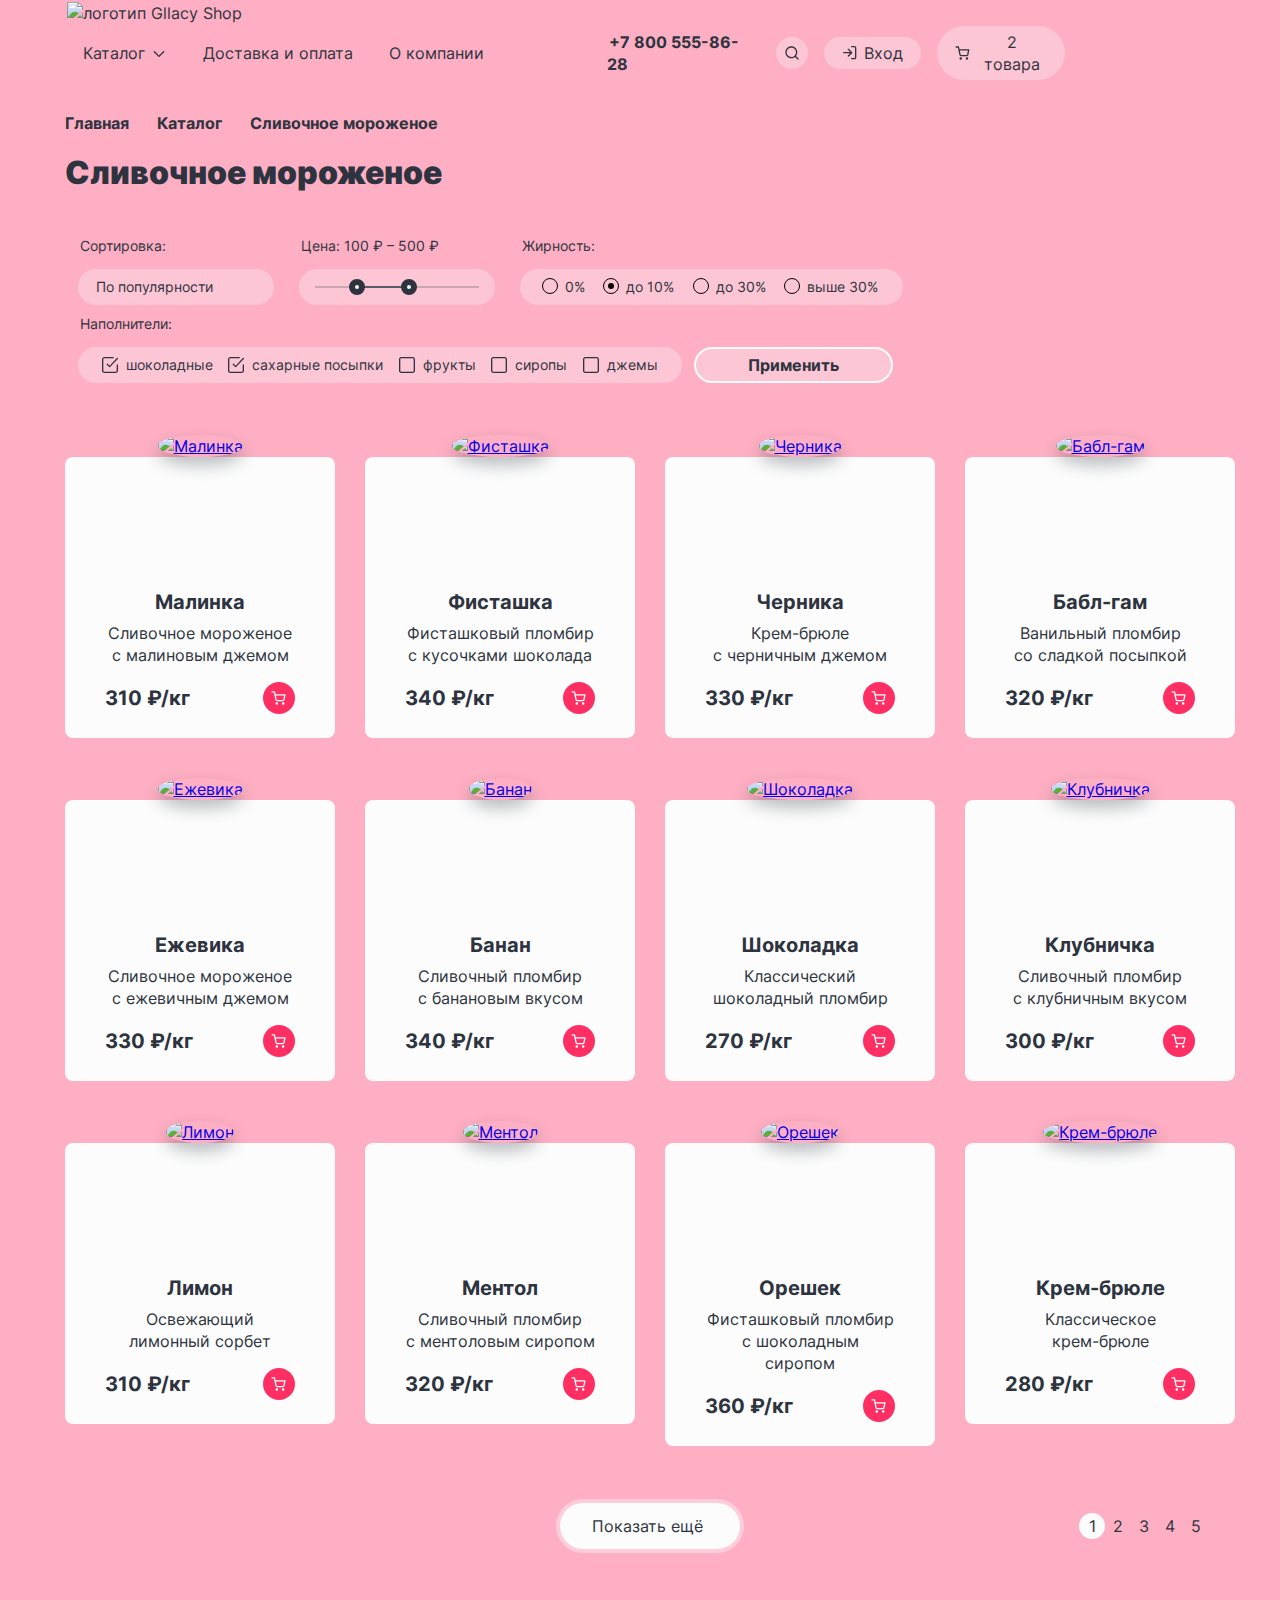
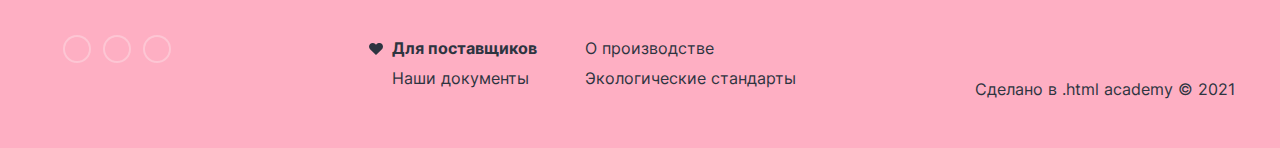
==== commit 02d7facb: "поправил" ====
--- a/catalog.html
+++ b/catalog.html
@@ -125,23 +125,28 @@
       <legend class="catalog-filter-subtitle">Наполнители:</legend>
       <ul class="filler-list">
         <li class="filler-item">
-          <input  type="checkbox" id="chocolate" name="chocolate" checked>
+          <input class="filler-input" type="checkbox" id="chocolate" name="chocolate" checked>
+          <label class="filler-label-mask" for="chocolate"></label>
           <label for="chocolate">шоколадные</label>
         </li>
         <li class="filler-item">
-          <input  type="checkbox" id="sugar" name="sugar" checked>
+          <input class="filler-input"  type="checkbox" id="sugar" name="sugar" checked>
+          <label class="filler-label-mask" for="sugar"></label>
           <label for="sugar">сахарные посыпки</label>
         </li>
         <li class="filler-item">
-          <input  type="checkbox" id="fruits" name="fruits">
+          <input class="filler-input"  type="checkbox" id="fruits" name="fruits">
+          <label class="filler-label-mask" for="fruits"></label>
           <label for="fruits">фрукты</label>
         </li>
         <li class="filler-item">
-          <input  type="checkbox" id="syrups" name="syrups">
+          <input class="filler-input"  type="checkbox" id="syrups" name="syrups">
+          <label class="filler-label-mask" for="syrups"></label>
           <label for="syrups">сиропы</label>
         </li>
         <li class="filler-item">
-          <input  type="checkbox" id="jams" name="jams">
+          <input class="filler-input" type="checkbox" id="jams" name="jams">
+          <label class="filler-label-mask" for="jams"></label>
           <label for="jams">джемы</label>
         </li>
       </ul>
@@ -152,7 +157,9 @@
 <section class="catalog-menu">
   <ul class="catalog-list">
     <li class="catalog-item">
+      <a href="#" class="img-link">
       <img src="images/ic-raspberry.png" width="168" height="168" alt="Малинка">
+      </a>
       <div class="catalog-content">
       <h3 class="catalog-title">Малинка</h3>
       <p class="catalog-description">Сливочное мороженое<br>с малиновым джемом</p>
@@ -168,7 +175,9 @@
       </div>
     </li>
     <li class="catalog-item">
+      <a href="#" class="img-link">
       <img src="images/ic-nut.png" alt="Фисташка" width="168" height="168">
+      </a>
       <div class="catalog-content">
       <h3 class="catalog-title">Фисташка</h3>
       <p class="catalog-description">Фисташковый пломбир<br>с кусочками шоколада</p>
@@ -184,7 +193,9 @@
       </div>
     </li>
     <li class="catalog-item">
+      <a href="#" class="img-link">
       <img src="images/ic-blackberry.png" alt="Черника" width="168" height="168">
+      </a>
       <div class="catalog-content">
       <h3 class="catalog-title">Черника</h3>
       <p class="catalog-description">Крем-брюле<br>с черничным джемом</p>
@@ -200,7 +211,9 @@
       </div>
     </li>
     <li class="catalog-item">
+      <a href="#" class="img-link">
       <img src="images/ic-bubble-gum.png" alt="Бабл-гам" width="168" height="168">
+      </a>
       <div class="catalog-content">
       <h3 class="catalog-title">Бабл-гам</h3>
       <p class="catalog-description">Ванильный пломбир<br>со сладкой посыпкой</p>
@@ -216,7 +229,9 @@
       </div>
     </li>
     <li class="catalog-item">
+      <a href="#" class="img-link">
       <img src="images/ic-blackberry.png" alt="Ежевика" width="168" height="168">
+      </a>
       <div class="catalog-content">
       <h3 class="catalog-title">Ежевика</h3>
       <p class="catalog-description">Сливочное мороженое<br>с ежевичным джемом</p>
@@ -232,7 +247,9 @@
       </div>
     </li>
     <li class="catalog-item">
+      <a href="#" class="img-link">
       <img src="images/ic-banana.png" alt="Банан" width="168" height="168">
+      </a>
       <div class="catalog-content">
       <h3 class="catalog-title">Банан</h3>
       <p class="catalog-description">Сливочный пломбир<br>с банановым вкусом</p>
@@ -248,7 +265,9 @@
       </div>
     </li>
     <li class="catalog-item">
+      <a href="#" class="img-link">
       <img src="images/ic-chokolade.png" alt="Шоколадка" width="168" height="168">
+      </a>
       <div class="catalog-content">
       <h3 class="catalog-title">Шоколадка</h3>
       <p class="catalog-description">Классический<br>шоколадный пломбир</p>
@@ -264,7 +283,9 @@
       </div>
     </li>
     <li class="catalog-item">
+      <a href="#" class="img-link">
       <img src="images/ic-strawberry.png" alt="Клубничка" width="168" height="168">
+      </a>
       <div class="catalog-content">
       <h3 class="catalog-title">Клубничка</h3>
       <p class="catalog-description">Сливочный пломбир<br>с клубничным вкусом</p>
@@ -280,7 +301,9 @@
       </div>
     </li>
     <li class="catalog-item">
+      <a href="#" class="img-link">
       <img src="images/ic-limon.png" alt="Лимон" width="168" height="168">
+      </a>
       <div class="catalog-content">
       <h3 class="catalog-title">Лимон</h3>
       <p class="catalog-description">Освежающий<br>лимонный сорбет</p>
@@ -296,7 +319,9 @@
       </div>
     </li>
     <li class="catalog-item">
+      <a href="#" class="img-link">
       <img src="images/ic-mint.png" alt="Ментол" width="168" height="168">
+      </a>
       <div class="catalog-content">
       <h3 class="catalog-title">Ментол</h3>
       <p class="catalog-description">Сливочный пломбир<br>с ментоловым сиропом</p>
@@ -312,7 +337,9 @@
       </div>
     </li>
     <li class="catalog-item">
+      <a href="#" class="img-link">
       <img src="images/ic-nut-and-chokolade.png" alt="Орешек" width="168" height="168">
+      </a>
       <div class="catalog-content">
       <h3 class="catalog-title">Орешек</h3>
       <p class="catalog-description">Фисташковый пломбир<br>с шоколадным сиропом</p>
@@ -328,7 +355,9 @@
       </div>
     </li>
     <li class="catalog-item">
+      <a href="#" class="img-link">
       <img src="images/ic-creme-brulee.png" alt="Крем-брюле" width="168" height="168">
+      </a>
       <div class="catalog-content">
       <h3 class="catalog-title">Крем-брюле</h3>
       <p class="catalog-description">Классическое<br>крем-брюле </p>
@@ -347,7 +376,7 @@
   <div class="catalog-bottom">
   <a class="catalog-download-more button" href="#">Показать ещё</a>
 <div class="catalog-pagination">
-  <button class="catalog-pagination-button-back" type="button"><span class="visually-hidden">Назад</span></button>
+  <a class="catalog-pagination-button-back" href="#"><span class="visually-hidden">Назад</span></a>
   <ol class="catalog-pagination-list">
     <li class="catalog-pagination-item">
       <a class="catalog-pagination-number" href="#">1</a>
@@ -365,7 +394,7 @@
       <a class="catalog-pagination-number" href="#">5</a>
     </li>
   </ol>
-  <button class="catalog-pagination-button-next" type="button"><span class="visually-hidden">Вперёд</span></button>
+  <a class="catalog-pagination-button-next" href="#"><span class="visually-hidden">Вперёд</span></a>
 </div>
 </div>
 </section>
--- a/styles/styles.css
+++ b/styles/styles.css
@@ -32,6 +32,8 @@
  flex-direction: column;
  min-height: 100%;
  align-items: center;
+ width: 1300px;
+ margin: 0 auto;
 }
 .visually-hidden{
   position: absolute;
@@ -68,6 +70,7 @@
   display: flex;
   justify-content: space-between;
   width: 1000px;
+
 }
 .navigation-list{
   padding: 0;
@@ -75,11 +78,14 @@
   list-style-type: none;
   display: flex;
   align-items: center;
+  flex-wrap: wrap;
+  width: 545px;
 }
 .navigation-link{
   padding: 8px 16px;
   border-radius: 30px;
   border: 2px solid transparent;
+  outline: none;
 }
 .navigation-link:hover{
   background-color: rgba(252, 252, 252, 0.5);
@@ -105,6 +111,7 @@
   align-items: center;
   border-radius: 30px ;
   cursor: pointer;
+  outline: none;
 }
 .drop-down-window svg{
   margin-left: 6px;
@@ -145,6 +152,7 @@
   display: flex;
   align-items: center;
   cursor: pointer;
+  outline: none;
 }
 .user-popup:hover{
   background-color: rgba(252, 252, 252, 0.5);
@@ -177,6 +185,7 @@
 .user-tel-link{
   font-weight: 700;
   border: 2px solid transparent;
+  outline: none;
 }
 .user-tel-link:hover{
   opacity: 60%;
@@ -234,7 +243,10 @@
   top: 0;
   left: 0;
 }
-
+.slider-about-product{
+  width: 430px;
+  min-height: 270px;
+}
 .slider-title{
  font-weight: 900;
  font-size: 36px;
@@ -256,7 +268,8 @@
   box-shadow: 0 0 0 4px rgba(252, 252, 252, 0.4);
   text-decoration: none;
   cursor: pointer;
-
+  outline: none;
+  display: inline-block;
 }
 .button:hover{
   background-color: rgba(252, 252, 252, 0.4);
@@ -289,6 +302,20 @@
 .circle-bg-mini{
   position: relative;
   opacity: 40%;
+  border: none;
+  background-color: transparent;
+  cursor: pointer;
+  padding: 0;
+  outline: none;
+}
+.circle-bg-mini:hover{
+  opacity: 70%;
+}
+.circle-bg-mini:active{
+  opacity: 20%;
+}
+.circle-bg-mini:focus{
+  opacity: 100%;
 }
 .circle-bg-mini::before{
   content: " ";
@@ -308,6 +335,7 @@
   position: absolute;
   top: 237px;
   left: 497px;
+  outline: none;
 }
 .slider-controls-button{
   width: 38px;
@@ -351,6 +379,7 @@
   padding: 0;
   margin-right: 8px;
   cursor: pointer;
+  outline: none;
 }
 .indicator-button:hover{
   border: 1px solid #FCFCFC;
@@ -384,6 +413,7 @@
   background-color: transparent;
   border-radius: 24px;
   margin-right: 16px;
+  outline: none;
 }
 .button-social:hover{
   background-color: #2D3440 ;
@@ -432,7 +462,7 @@
 }
 .gift-item{
   width: 570px;
-  height: 268px;
+  min-height: 268px;
   background-color: #FF7799;
   border-radius: 16px;
   box-sizing: border-box;
@@ -443,11 +473,13 @@
   background-image: url("../images/raspberry.png");
   background-repeat: no-repeat;
 background-position-x: right;
+background-position-y: bottom;
 }
 .gift-marshmellow{
   background-image: url("../images/marshmellow.png");
   background-repeat: no-repeat;
 background-position-x: right;
+background-position-y: bottom;
 }
 .gift-subtitle{
   font-weight: 700;
@@ -481,7 +513,6 @@
   flex-wrap: wrap;
 }
 .popular-products-item{
-  width: 270px;
   text-align: center;
   margin-right: 30px;
 }
@@ -495,14 +526,29 @@
 }
 .popular-products-item img{
  margin-bottom: -122px;
-
+ box-shadow: 0 8px 16px rgba(45, 52, 64, 0.32);
+ border-radius: 50%;
+}
+.img-link:hover img{
+  box-shadow: 0 8px 16px rgba(45, 52, 64, 0.7);
+}
+.img-link:active img{
+  box-shadow: 0 8px 16px rgba(45, 52, 64, 0.7);
+  opacity: 70%;
+}
+.img-link:focus{
+  appearance: none;
+  outline: none;
+}
+.img-link:focus img{
+  box-shadow: 0 8px 16px rgba(45, 52, 64, 1);
 }
 .popular-products-content{
 background-color: #FCFCFC;
 padding: 133px 40px 24px;
   box-sizing: border-box;
   width: 270px;
-  height: 281px;
+  min-height: 281px;
   border-radius: 8px;
 }
 .popular-products-title{
@@ -579,7 +625,7 @@
 }
 .advantages-title{
   font-size: 32px;
-  font-weight: 900px;
+  font-weight: 900;
   line-height: 46px;
   text-align: center;
   margin: 0;
@@ -627,8 +673,7 @@
   min-height: 224px;
   background-image: url("../images/background-ice-cream.png");
   background-repeat: no-repeat;
-  background-position-y: -109px;
-  background-size:113%;
+  background-size:cover;
   padding: 32px;
   box-sizing: border-box;
   border-radius: 16px;
@@ -700,7 +745,7 @@
   border-radius: 26px;
   border: 2px solid transparent;
   box-sizing: border-box;
-
+  text-decoration: none;
   height: 44px;
 }
 .red-button:hover{
@@ -722,9 +767,9 @@
   background-image: url("../images/background-ice-cream2.png");
   background-repeat: no-repeat;
 background-position: center;
+background-size: cover;
 box-sizing: border-box;
 padding: 64px 64px 64px 100px;
-background-size: 100%;
 border-radius: 16px;
 display: flex;
 justify-content: space-between;
@@ -790,7 +835,7 @@
   min-height: 492px;
   background-image: url("../images/background-address.jpg");
   background-repeat: no-repeat;
-  background-size: 100%;
+  background-size: cover;
   background-position: center;
   box-sizing: border-box;
   padding: 64px;
@@ -798,7 +843,7 @@
 }
 .contacts{
   width: 343px;
-  height: 364px;
+  min-height: 364px;
   box-sizing: border-box;
   padding: 40px;
   background-color: #FCFCFC;
@@ -842,6 +887,7 @@
   padding: 0;
   list-style-type: none;
   display: flex;
+  flex-wrap: wrap;
 }
 .breadcrumbs-item{
   margin-right: 28px;
@@ -880,11 +926,13 @@
 }
 .catalog-item img{
   margin-bottom: -122px;
+  border-radius: 50%;
+  box-shadow: 0 8px 16px rgba(45, 52, 64, 0.32);
 }
 .catalog-content{
   background-color: #FCFCFC;
   width: 270px;
-  height: 281px;
+  min-height: 281px;
   border-radius: 8px;
   padding: 133px 40px 24px;
   box-sizing: border-box;
@@ -927,6 +975,7 @@
   background-position-y: center;
   background-position-x: 167px;
   cursor: pointer;
+  outline: none;
 }
 .catalog-sorting-select:hover{
   background-color: rgba(252, 252, 252, 0.5);
@@ -968,6 +1017,7 @@
  background-color: #FCFCFC;
  cursor: pointer;
  padding: 0;
+ outline: none;
 }
 .range-toggle:hover{
   border: 6px solid #FCFCFC;
@@ -1068,13 +1118,37 @@
   box-sizing: border-box;
   padding: 8px 24px;
   justify-content: space-between;
+  flex-wrap: wrap;
 }
 .filler-item{
   display: flex;
-}
-.filler-item input{
-  margin: 0;
+  align-items: center;
+}
+.filler-input{
+  display: none;
+}
+.filler-label-mask{
+  width: 16px;
+  height: 16px;
+  mask-image: url("../images/filler-check.svg");
+  -webkit-mask-image: url("../images/filler-check.svg");
+  background-color: #2D3440;
   margin-right: 8px;
+}
+.filler-item:hover .filler-label-mask{
+  mask-image: url("../images/filler-check.svg");
+  -webkit-mask-image: url("../images/filler-check.svg");
+  background-color: #FCFCFC;
+}
+.filler-input:checked ~ .filler-label-mask{
+  mask-image: url("../images/filler-checked.svg");
+  -webkit-mask-image: url("../images/filler-checked.svg");
+  background-color: #2D3440;
+}
+.filler-input:checked:hover ~ .filler-label-mask{
+  mask-image: url("../images/filler-checked.svg");
+  -webkit-mask-image: url("../images/filler-checked.svg");
+  background-color: #FCFCFC;
 }
 .filter-button{
   font-size: 16px;
@@ -1160,7 +1234,7 @@
 }
 .catalog-bottom{
   display: grid;
-  grid-template-columns: 180px 180px 178px;
+  grid-template-columns: 300px 180px 300px;
   justify-content: space-between;
   margin-bottom: 40px;
 }
@@ -1217,6 +1291,7 @@
 .catalog-pagination{
   display: flex;
   align-items: center;
+  justify-content: flex-end;
 }
 .catalog-pagination-list{
   margin: 0;
@@ -1252,7 +1327,7 @@
 }
 .main-footer{
   display: grid;
-  grid-template-columns: auto auto auto;
+  grid-template-columns: auto 424px auto;
   justify-content: space-between;
   width: 1170px;
   padding: 48px 0 48px;
@@ -1276,6 +1351,7 @@
 .footer-info-item{
   margin-right: 24px;
   margin-bottom: 8px;
+  padding-left: 24px;
 }
 .footer-info-item:first-child a{
   font-weight: 700;
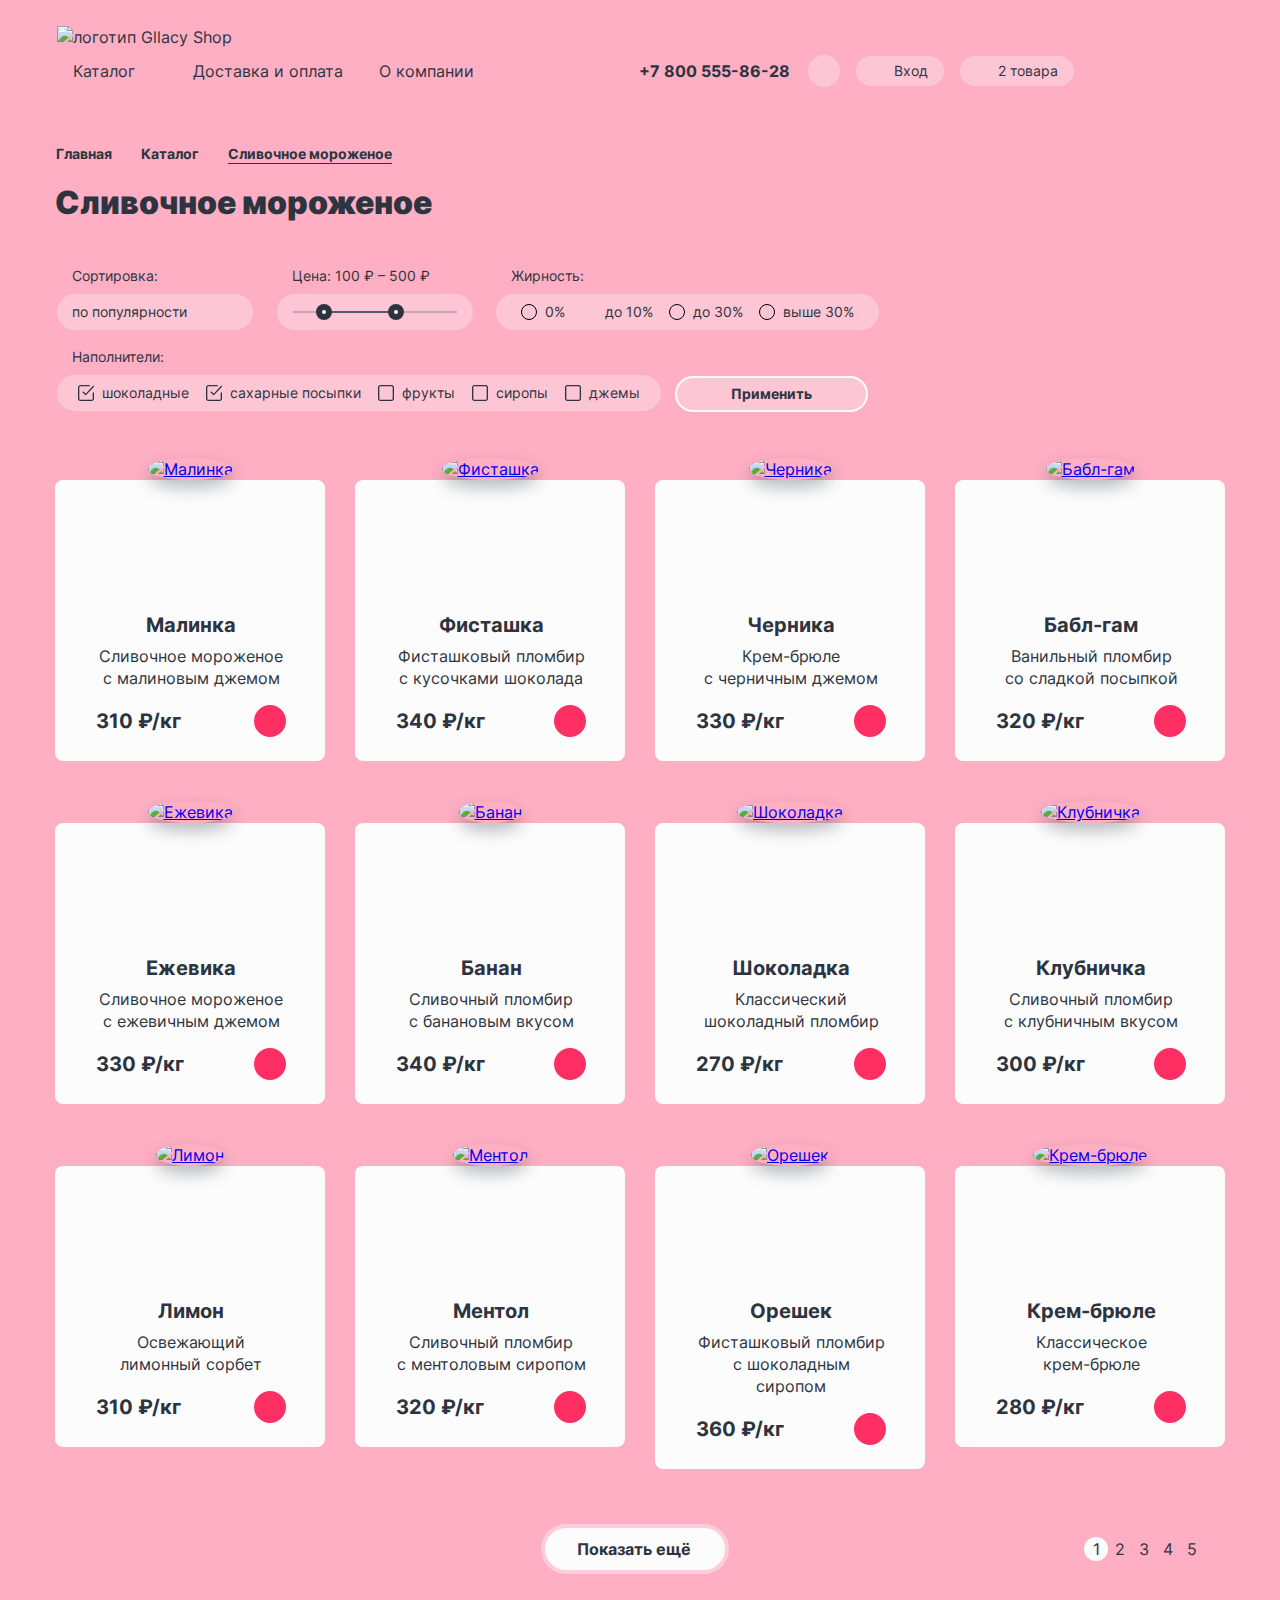
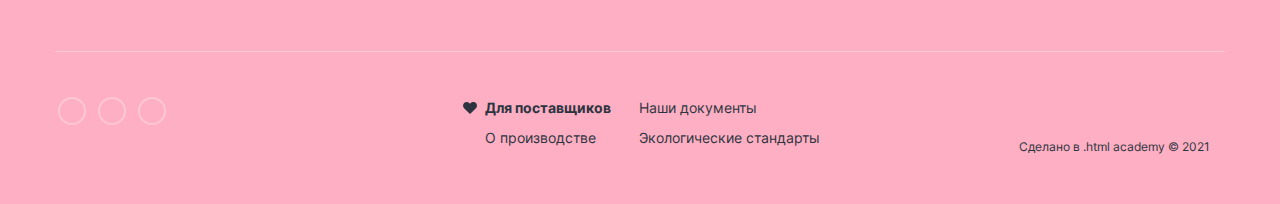
==== commit 6defd9f0: "." ====
--- a/catalog.html
+++ b/catalog.html
@@ -7,20 +7,34 @@
   </head>
   <body>
     <h1 class="index-title visually-hidden"> Страница каталога Интернет-магазина Gllacy Shop</h1>
-<header class="main-header">
+<header class="main-header header-catalog">
   <a href="index.html" class="logo-link">
     <img class="logo-header" src="images/logo.png" width="137" height="56" alt="логотип Gllacy Shop">
   </a>
 <nav class="navigation-header">
   <h2 class="visually-hidden">Навигация сайта</h2>
 <ul class="navigation-list">
-  <li class="navigation-item">
+  <li class="navigation-item navigation-item-catalog">
    <button class="drop-down-window" type="button">
     Каталог
-    <svg width="16" height="16" viewBox="0 0 16 16" fill="none" xmlns="http://www.w3.org/2000/svg">
-      <path fill-rule="evenodd" clip-rule="evenodd" d="M3.80799 6.19526C3.54764 5.93491 3.12553 5.93491 2.86518 6.19526C2.60483 6.45561 2.60483 6.87772 2.86518 7.13807L7.52553 11.7984C7.52759 11.8005 7.52967 11.8026 7.53177 11.8047C7.66246 11.9354 7.83392 12.0005 8.00521 12C8.17518 11.9995 8.34498 11.9344 8.47466 11.8047C8.47675 11.8027 8.47881 11.8006 8.48087 11.7985L13.1412 7.13807C13.4016 6.87772 13.4016 6.45561 13.1412 6.19526C12.8809 5.93491 12.4588 5.93491 12.1984 6.19526L8.00321 10.3905L3.80799 6.19526Z" fill="#2D3440"/>
-      </svg>
-  </button>
+   </button>
+    <ul class="drop-down-window-list">
+     <li class="drop-down-window-item">
+      <a href="#" class="drop-down-window-link">Новинки</a>
+     </li>
+     <li class="drop-down-window-item">
+      <a href="catalog.html" class="drop-down-window-link">Сливочное</a>
+     </li>
+     <li class="drop-down-window-item">
+      <a href="#" class="drop-down-window-link">Щербеты</a>
+     </li>
+     <li class="drop-down-window-item">
+      <a href="#" class="drop-down-window-link">Фруктовый лед</a>
+     </li>
+     <li class="drop-down-window-item">
+      <a href="#" class="drop-down-window-link">Мелорин</a>
+     </li>
+    </ul>
   </li>
   <li class="navigation-item">
    <a href="#" class="navigation-link">Доставка и оплата</a>
@@ -33,29 +47,79 @@
   <li class="user-item">
     <a href="tel:+78005558628" class="user-tel-link">+7 800 555-86-28</a>
   </li>
-  <li class="user-item">
+  <li class="user-item user-item-search">
     <button type="button" class="user-popup user-search">
       <span class="visually-hidden">Поиск</span>
-      <svg width="16" height="16" viewBox="0 0 16 16" fill="none" xmlns="http://www.w3.org/2000/svg">
-        <path fill-rule="evenodd" clip-rule="evenodd" d="M2.66341 7.33008C2.66341 4.75275 4.75275 2.66341 7.33008 2.66341C9.90741 2.66341 11.9967 4.75275 11.9967 7.33008C11.9967 8.58735 11.4995 9.7285 10.691 10.5676C10.6682 10.5852 10.6462 10.6044 10.6253 10.6253C10.6044 10.6463 10.5852 10.6682 10.5676 10.6911C9.72847 11.4996 8.58734 11.9967 7.33008 11.9967C4.75275 11.9967 2.66341 9.90741 2.66341 7.33008ZM11.0752 12.018C10.0487 12.8391 8.74675 13.3301 7.33008 13.3301C4.01637 13.3301 1.33008 10.6438 1.33008 7.33008C1.33008 4.01637 4.01637 1.33008 7.33008 1.33008C10.6438 1.33008 13.3301 4.01637 13.3301 7.33008C13.3301 8.74676 12.8391 10.0488 12.018 11.0752L14.4681 13.5253C14.7285 13.7857 14.7285 14.2078 14.4681 14.4682C14.2078 14.7285 13.7857 14.7285 13.5253 14.4682L11.0752 12.018Z" fill="#2D3440"/>
-        </svg>
     </button>
-  </li>
-  <li class="user-item">
+    <div class="popup-search">
+      <form class="popup-search-form" action="https://echo.htmlacademy.ru/" method="post">
+        <input type="search" class="input-style" placeholder="Поиск по сайту">
+      </form>
+    </div>
+  </li>
+  <li class="user-item user-item-log-in">
     <button type="button" class="user-popup user-log-in">
-      <svg width="16" height="16" viewBox="0 0 16 16" fill="none" xmlns="http://www.w3.org/2000/svg">
-        <path fill-rule="evenodd" clip-rule="evenodd" d="M9 1.66667C9 1.29848 9.29848 1 9.66667 1H12.3333C12.8638 1 13.3725 1.21071 13.7475 1.58579C14.1226 1.96086 14.3333 2.46957 14.3333 3V12.3333C14.3333 12.8638 14.1226 13.3725 13.7475 13.7475C13.3725 14.1226 12.8638 14.3333 12.3333 14.3333H9.66667C9.29848 14.3333 9 14.0349 9 13.6667C9 13.2985 9.29848 13 9.66667 13H12.3333C12.5101 13 12.6797 12.9298 12.8047 12.8047C12.9298 12.6797 13 12.5101 13 12.3333V3C13 2.82319 12.9298 2.65362 12.8047 2.5286C12.6797 2.40357 12.5101 2.33333 12.3333 2.33333H9.66667C9.29848 2.33333 9 2.03486 9 1.66667ZM5.86189 3.86193C6.12224 3.60158 6.54435 3.60158 6.8047 3.86193L10.1338 7.19103C10.1509 7.20785 10.1671 7.22559 10.1824 7.24416C10.2142 7.28296 10.2411 7.32451 10.2628 7.36795C10.3079 7.45781 10.3333 7.55927 10.3333 7.66667C10.3333 7.77529 10.3074 7.87785 10.2613 7.96846C10.241 8.00841 10.2164 8.04675 10.1876 8.08278C10.1708 8.10378 10.1527 8.12375 10.1335 8.14256L6.8047 11.4714C6.54435 11.7318 6.12224 11.7318 5.86189 11.4714C5.60154 11.2111 5.60154 10.7889 5.86189 10.5286L8.05715 8.33333H1.66667C1.29848 8.33333 1 8.03486 1 7.66667C1 7.29848 1.29848 7 1.66667 7H8.05715L5.86189 4.80474C5.60154 4.54439 5.60154 4.12228 5.86189 3.86193Z" fill="#2D3440"/>
-        </svg>
       Вход
     </button>
-  </li>
-  <li class="user-item">
+    <div class="popup-log-in">
+      <h3 class="popup-title">Личный кабинет</h3>
+      <form class="popup-log-in-form" action="https://echo.htmlacademy.ru/" method="post">
+        <input class="input-style" type="email"  placeholder="email@example.com" required>
+        <input class="input-style password-input" type="password" placeholder="&bull;&bull;&bull;&bull;&bull;&bull;"   required>
+        <button class="popup-log-in-submit red-button" type="submit">Войти</button>
+        <div class="popup-log-in-helper">
+          <a class="password-helper" href="#">Забыли пароль?</a>
+          <a class="registration-helper" href="#">Регистрация</a>
+        </div>
+     </form>
+    </div>
+  </li>
+  <li class="user-item user-item-cart">
     <button type="button" class="user-popup user-cart">
-      <svg width="16" height="16" viewBox="0 0 16 16" fill="none" xmlns="http://www.w3.org/2000/svg">
-        <path fill-rule="evenodd" clip-rule="evenodd" d="M1.16667 1.25C0.798477 1.25 0.5 1.54848 0.5 1.91667C0.5 2.28486 0.798477 2.58333 1.16667 2.58333H2.93794L3.40537 4.91872C3.40821 4.93667 3.41176 4.95438 3.416 4.97182L4.38338 9.80515L4.3835 9.80571C4.46706 10.2257 4.69562 10.603 5.02921 10.8715C5.36111 11.1387 5.77595 11.2813 6.20183 11.2748H11.8225C12.2484 11.2813 12.6633 11.1387 12.9952 10.8715C13.3289 10.6029 13.5575 10.2254 13.641 9.80515L13.641 9.80515L13.642 9.80016L14.5691 4.93872C14.6063 4.74355 14.5545 4.54195 14.4279 4.38887C14.3012 4.23578 14.1129 4.14716 13.9142 4.14716H4.61072L4.1381 1.78583C4.07574 1.47426 3.80215 1.25 3.4844 1.25H1.16667ZM5.69098 9.54444L4.87759 5.4805H13.1084L12.3328 9.54736C12.31 9.65988 12.2485 9.7609 12.1591 9.83291C12.0691 9.90535 11.9565 9.94383 11.841 9.94162L11.841 9.94149H11.8282H6.19614V9.94137L6.18337 9.94162C6.06787 9.94383 5.95528 9.90535 5.8653 9.83291C5.77531 9.76048 5.71368 9.6587 5.69117 9.5454L5.69098 9.54444ZM4.55739 13.5054C4.55739 12.8175 5.1151 12.2597 5.80307 12.2597C6.49105 12.2597 7.04876 12.8175 7.04876 13.5054C7.04876 14.1934 6.49105 14.7511 5.80307 14.7511C5.1151 14.7511 4.55739 14.1934 4.55739 13.5054ZM10.9307 13.5054C10.9307 12.8175 11.4884 12.2597 12.1764 12.2597C12.8644 12.2597 13.4221 12.8175 13.4221 13.5054C13.4221 14.1934 12.8644 14.7511 12.1764 14.7511C11.4884 14.7511 10.9307 14.1934 10.9307 13.5054Z" fill="#2D3440"/>
-        </svg>
       2 товара
     </button>
+    <div class="popup-cart">
+      <h3 class="popup-title">Корзина</h3>
+      <ul class="popup-cart-list">
+        <li class="popup-cart-item">
+          <a class="popup-cart-link" href="#">
+          <img src="images/ic-raspberry.png" width="46" height="46" alt="Малинка" >
+        </a>
+          <div class="popup-cart-about-product">
+            <a class="popup-cart-link" href="#">
+            <h4 class="popup-cart-subtitle">Малинка</h4>
+            </a>
+          <span class="popup-cart-description">1 кг х 310 ₽</span>
+          </div>
+          <span class="popup-cart-price">310 ₽</span>
+          <button class="popup-cart-closer">
+            <span class="visually-hidden">Закрыть</span>
+          </button>
+        </li>
+        <li class="popup-cart-item">
+          <a class="popup-cart-link" href="#">
+          <img src="images/ic-bubble-gum.png" width="46" height="46" alt="Бабл-гам" >
+        </a>
+          <div class="popup-cart-about-product">
+            <a class="popup-cart-link" href="#">
+            <h4 class="popup-cart-subtitle">Бабл-гам</h4>
+            </a>
+          <span class="popup-cart-description">1,5 кг х 320 ₽</span>
+          </div>
+          <span class="popup-cart-price">480 ₽</span>
+          <button class="popup-cart-closer">
+            <span class="visually-hidden">Закрыть</span>
+          </button>
+        </li>
+      </ul>
+      <div class="popup-cart-bottom">
+      <button class="popup-cart-button red-button">Оформить заказ</button>
+      <p class="popup-cart-sum-all">Итого: 790 ₽</p>
+      </div>
+    </div>
+    <div class="popup-cart-empty">
+      <h3 class="popup-cart-empty-title">Ваша корзина пока пуста</h3>
+    </div>
   </li>
 </ul>
 </nav>
@@ -80,9 +144,9 @@
       <fieldset class="catalog-filter-group select-group">
         <legend class="catalog-filter-subtitle">Сортировка:</legend>
         <select class="catalog-sorting-select">
-          <option class="catalog-sorting-select-item">По популярности</option>
-          <option class="catalog-sorting-select-item">Цена по возрастанию</option>
-          <option class="catalog-sorting-select-item">Цена по убыванию</option>
+          <option class="catalog-sorting-select-item">по популярности</option>
+          <option class="catalog-sorting-select-item">цена по возрастанию</option>
+          <option class="catalog-sorting-select-item">цена по убыванию</option>
         </select>
       </fieldset>
     <fieldset class="catalog-filter-group range-group">
@@ -104,20 +168,20 @@
       <legend class="catalog-filter-subtitle">Жирность:</legend>
       <ul class="fat-list">
         <li class="fat-item">
-          <input type="radio" id="0" name="fat">
-          <label for="0">0%</label>
+          <input class="visually-hidden" type="radio" id="0" name="fat">
+          <label class="fat-label" for="0">0%</label>
         </li>
         <li class="fat-item">
-          <input type="radio" id="10"  name="fat" checked>
-          <label for="10">до 10%</label>
+          <input class="visually-hidden" type="radio" id="10"  name="fat" checked>
+          <label class="fat-label" for="10">до 10%</label>
         </li>
         <li class="fat-item">
-          <input type="radio" id="30"  name="fat">
-          <label for="30">до 30%</label>
+          <input class="visually-hidden" type="radio" id="30"  name="fat">
+          <label class="fat-label" for="30">до 30%</label>
         </li>
         <li class="fat-item">
-          <input type="radio" id="30+"  name="fat">
-          <label for="30+">выше 30%</label>
+          <input class="visually-hidden" type="radio" id="30+"  name="fat">
+          <label class="fat-label" for="30+">выше 30%</label>
         </li>
       </ul>
     </fieldset>
@@ -125,29 +189,34 @@
       <legend class="catalog-filter-subtitle">Наполнители:</legend>
       <ul class="filler-list">
         <li class="filler-item">
-          <input class="filler-input" type="checkbox" id="chocolate" name="chocolate" checked>
-          <label class="filler-label-mask" for="chocolate"></label>
-          <label for="chocolate">шоколадные</label>
+          <input class="filler-input visually-hidden" type="checkbox" id="chocolate" name="chocolate" checked>
+          <label class="filler-label" for="chocolate">
+            шоколадные
+          </label>
         </li>
         <li class="filler-item">
-          <input class="filler-input"  type="checkbox" id="sugar" name="sugar" checked>
-          <label class="filler-label-mask" for="sugar"></label>
-          <label for="sugar">сахарные посыпки</label>
+          <input class="filler-input visually-hidden"  type="checkbox" id="sugar" name="sugar" checked>
+          <label class="filler-label" for="sugar">
+            сахарные посыпки
+          </label>
         </li>
         <li class="filler-item">
-          <input class="filler-input"  type="checkbox" id="fruits" name="fruits">
-          <label class="filler-label-mask" for="fruits"></label>
-          <label for="fruits">фрукты</label>
+          <input class="filler-input visually-hidden"  type="checkbox" id="fruits" name="fruits">
+          <label class="filler-label" for="fruits">
+            фрукты
+          </label>
         </li>
         <li class="filler-item">
-          <input class="filler-input"  type="checkbox" id="syrups" name="syrups">
-          <label class="filler-label-mask" for="syrups"></label>
-          <label for="syrups">сиропы</label>
+          <input class="filler-input visually-hidden"  type="checkbox" id="syrups" name="syrups">
+          <label class="filler-label" for="syrups">
+            сиропы
+          </label>
         </li>
         <li class="filler-item">
-          <input class="filler-input" type="checkbox" id="jams" name="jams">
-          <label class="filler-label-mask" for="jams"></label>
-          <label for="jams">джемы</label>
+          <input class="filler-input visually-hidden" type="checkbox" id="jams" name="jams">
+          <label class="filler-label" for="jams">
+            джемы
+          </label>
         </li>
       </ul>
     </fieldset>
@@ -166,9 +235,6 @@
       <div class="price-and-cart">
         <p class="catalog-price">310 ₽/кг</p>
         <button class="catalog-button" type="button">
-          <svg width="16" height="16" viewBox="0 0 16 16" fill="none" xmlns="http://www.w3.org/2000/svg">
-            <path fill-rule="evenodd" clip-rule="evenodd" d="M1.16667 1.25C0.798477 1.25 0.5 1.54848 0.5 1.91667C0.5 2.28486 0.798477 2.58333 1.16667 2.58333H2.93794L3.40537 4.91872C3.40821 4.93667 3.41176 4.95438 3.416 4.97182L4.38338 9.80515L4.3835 9.80571C4.46706 10.2257 4.69562 10.603 5.02921 10.8715C5.36111 11.1387 5.77595 11.2813 6.20183 11.2748H11.8225C12.2484 11.2813 12.6633 11.1387 12.9952 10.8715C13.3289 10.6029 13.5575 10.2254 13.641 9.80515L13.641 9.80515L13.642 9.80016L14.5691 4.93872C14.6063 4.74355 14.5545 4.54195 14.4279 4.38887C14.3012 4.23578 14.1129 4.14716 13.9142 4.14716H4.61072L4.1381 1.78583C4.07574 1.47426 3.80215 1.25 3.4844 1.25H1.16667ZM5.69098 9.54444L4.87759 5.4805H13.1084L12.3328 9.54736C12.31 9.65988 12.2485 9.7609 12.1591 9.83291C12.0691 9.90535 11.9565 9.94383 11.841 9.94162L11.841 9.94149H11.8282H6.19614V9.94137L6.18337 9.94162C6.06787 9.94383 5.95528 9.90535 5.8653 9.83291C5.77531 9.76048 5.71368 9.6587 5.69117 9.5454L5.69098 9.54444ZM4.55739 13.5054C4.55739 12.8175 5.1151 12.2597 5.80307 12.2597C6.49105 12.2597 7.04876 12.8175 7.04876 13.5054C7.04876 14.1934 6.49105 14.7511 5.80307 14.7511C5.1151 14.7511 4.55739 14.1934 4.55739 13.5054ZM10.9307 13.5054C10.9307 12.8175 11.4884 12.2597 12.1764 12.2597C12.8644 12.2597 13.4221 12.8175 13.4221 13.5054C13.4221 14.1934 12.8644 14.7511 12.1764 14.7511C11.4884 14.7511 10.9307 14.1934 10.9307 13.5054Z" fill="#FFFFFF"/>
-            </svg>
             <span class="visually-hidden">В карзину</span>
           </button>
       </div>
@@ -184,9 +250,6 @@
       <div class="price-and-cart">
         <p class="catalog-price">340 ₽/кг</p>
         <button class="catalog-button" type="button">
-          <svg width="16" height="16" viewBox="0 0 16 16" fill="none" xmlns="http://www.w3.org/2000/svg">
-            <path fill-rule="evenodd" clip-rule="evenodd" d="M1.16667 1.25C0.798477 1.25 0.5 1.54848 0.5 1.91667C0.5 2.28486 0.798477 2.58333 1.16667 2.58333H2.93794L3.40537 4.91872C3.40821 4.93667 3.41176 4.95438 3.416 4.97182L4.38338 9.80515L4.3835 9.80571C4.46706 10.2257 4.69562 10.603 5.02921 10.8715C5.36111 11.1387 5.77595 11.2813 6.20183 11.2748H11.8225C12.2484 11.2813 12.6633 11.1387 12.9952 10.8715C13.3289 10.6029 13.5575 10.2254 13.641 9.80515L13.641 9.80515L13.642 9.80016L14.5691 4.93872C14.6063 4.74355 14.5545 4.54195 14.4279 4.38887C14.3012 4.23578 14.1129 4.14716 13.9142 4.14716H4.61072L4.1381 1.78583C4.07574 1.47426 3.80215 1.25 3.4844 1.25H1.16667ZM5.69098 9.54444L4.87759 5.4805H13.1084L12.3328 9.54736C12.31 9.65988 12.2485 9.7609 12.1591 9.83291C12.0691 9.90535 11.9565 9.94383 11.841 9.94162L11.841 9.94149H11.8282H6.19614V9.94137L6.18337 9.94162C6.06787 9.94383 5.95528 9.90535 5.8653 9.83291C5.77531 9.76048 5.71368 9.6587 5.69117 9.5454L5.69098 9.54444ZM4.55739 13.5054C4.55739 12.8175 5.1151 12.2597 5.80307 12.2597C6.49105 12.2597 7.04876 12.8175 7.04876 13.5054C7.04876 14.1934 6.49105 14.7511 5.80307 14.7511C5.1151 14.7511 4.55739 14.1934 4.55739 13.5054ZM10.9307 13.5054C10.9307 12.8175 11.4884 12.2597 12.1764 12.2597C12.8644 12.2597 13.4221 12.8175 13.4221 13.5054C13.4221 14.1934 12.8644 14.7511 12.1764 14.7511C11.4884 14.7511 10.9307 14.1934 10.9307 13.5054Z" fill="#FFFFFF"/>
-            </svg>
             <span class="visually-hidden">В карзину</span>
           </button>
       </div>
@@ -202,9 +265,6 @@
       <div class="price-and-cart">
         <p class="catalog-price">330 ₽/кг</p>
         <button class="catalog-button" type="button">
-          <svg width="16" height="16" viewBox="0 0 16 16" fill="none" xmlns="http://www.w3.org/2000/svg">
-            <path fill-rule="evenodd" clip-rule="evenodd" d="M1.16667 1.25C0.798477 1.25 0.5 1.54848 0.5 1.91667C0.5 2.28486 0.798477 2.58333 1.16667 2.58333H2.93794L3.40537 4.91872C3.40821 4.93667 3.41176 4.95438 3.416 4.97182L4.38338 9.80515L4.3835 9.80571C4.46706 10.2257 4.69562 10.603 5.02921 10.8715C5.36111 11.1387 5.77595 11.2813 6.20183 11.2748H11.8225C12.2484 11.2813 12.6633 11.1387 12.9952 10.8715C13.3289 10.6029 13.5575 10.2254 13.641 9.80515L13.641 9.80515L13.642 9.80016L14.5691 4.93872C14.6063 4.74355 14.5545 4.54195 14.4279 4.38887C14.3012 4.23578 14.1129 4.14716 13.9142 4.14716H4.61072L4.1381 1.78583C4.07574 1.47426 3.80215 1.25 3.4844 1.25H1.16667ZM5.69098 9.54444L4.87759 5.4805H13.1084L12.3328 9.54736C12.31 9.65988 12.2485 9.7609 12.1591 9.83291C12.0691 9.90535 11.9565 9.94383 11.841 9.94162L11.841 9.94149H11.8282H6.19614V9.94137L6.18337 9.94162C6.06787 9.94383 5.95528 9.90535 5.8653 9.83291C5.77531 9.76048 5.71368 9.6587 5.69117 9.5454L5.69098 9.54444ZM4.55739 13.5054C4.55739 12.8175 5.1151 12.2597 5.80307 12.2597C6.49105 12.2597 7.04876 12.8175 7.04876 13.5054C7.04876 14.1934 6.49105 14.7511 5.80307 14.7511C5.1151 14.7511 4.55739 14.1934 4.55739 13.5054ZM10.9307 13.5054C10.9307 12.8175 11.4884 12.2597 12.1764 12.2597C12.8644 12.2597 13.4221 12.8175 13.4221 13.5054C13.4221 14.1934 12.8644 14.7511 12.1764 14.7511C11.4884 14.7511 10.9307 14.1934 10.9307 13.5054Z" fill="#FFFFFF"/>
-            </svg>
             <span class="visually-hidden">В карзину</span>
           </button>
       </div>
@@ -220,9 +280,6 @@
       <div class="price-and-cart">
         <p class="catalog-price">320 ₽/кг</p>
         <button class="catalog-button" type="button">
-          <svg width="16" height="16" viewBox="0 0 16 16" fill="none" xmlns="http://www.w3.org/2000/svg">
-            <path fill-rule="evenodd" clip-rule="evenodd" d="M1.16667 1.25C0.798477 1.25 0.5 1.54848 0.5 1.91667C0.5 2.28486 0.798477 2.58333 1.16667 2.58333H2.93794L3.40537 4.91872C3.40821 4.93667 3.41176 4.95438 3.416 4.97182L4.38338 9.80515L4.3835 9.80571C4.46706 10.2257 4.69562 10.603 5.02921 10.8715C5.36111 11.1387 5.77595 11.2813 6.20183 11.2748H11.8225C12.2484 11.2813 12.6633 11.1387 12.9952 10.8715C13.3289 10.6029 13.5575 10.2254 13.641 9.80515L13.641 9.80515L13.642 9.80016L14.5691 4.93872C14.6063 4.74355 14.5545 4.54195 14.4279 4.38887C14.3012 4.23578 14.1129 4.14716 13.9142 4.14716H4.61072L4.1381 1.78583C4.07574 1.47426 3.80215 1.25 3.4844 1.25H1.16667ZM5.69098 9.54444L4.87759 5.4805H13.1084L12.3328 9.54736C12.31 9.65988 12.2485 9.7609 12.1591 9.83291C12.0691 9.90535 11.9565 9.94383 11.841 9.94162L11.841 9.94149H11.8282H6.19614V9.94137L6.18337 9.94162C6.06787 9.94383 5.95528 9.90535 5.8653 9.83291C5.77531 9.76048 5.71368 9.6587 5.69117 9.5454L5.69098 9.54444ZM4.55739 13.5054C4.55739 12.8175 5.1151 12.2597 5.80307 12.2597C6.49105 12.2597 7.04876 12.8175 7.04876 13.5054C7.04876 14.1934 6.49105 14.7511 5.80307 14.7511C5.1151 14.7511 4.55739 14.1934 4.55739 13.5054ZM10.9307 13.5054C10.9307 12.8175 11.4884 12.2597 12.1764 12.2597C12.8644 12.2597 13.4221 12.8175 13.4221 13.5054C13.4221 14.1934 12.8644 14.7511 12.1764 14.7511C11.4884 14.7511 10.9307 14.1934 10.9307 13.5054Z" fill="#FFFFFF"/>
-            </svg>
             <span class="visually-hidden">В карзину</span>
           </button>
       </div>
@@ -238,9 +295,6 @@
       <div class="price-and-cart">
         <p class="catalog-price">330 ₽/кг</p>
         <button class="catalog-button" type="button">
-          <svg width="16" height="16" viewBox="0 0 16 16" fill="none" xmlns="http://www.w3.org/2000/svg">
-            <path fill-rule="evenodd" clip-rule="evenodd" d="M1.16667 1.25C0.798477 1.25 0.5 1.54848 0.5 1.91667C0.5 2.28486 0.798477 2.58333 1.16667 2.58333H2.93794L3.40537 4.91872C3.40821 4.93667 3.41176 4.95438 3.416 4.97182L4.38338 9.80515L4.3835 9.80571C4.46706 10.2257 4.69562 10.603 5.02921 10.8715C5.36111 11.1387 5.77595 11.2813 6.20183 11.2748H11.8225C12.2484 11.2813 12.6633 11.1387 12.9952 10.8715C13.3289 10.6029 13.5575 10.2254 13.641 9.80515L13.641 9.80515L13.642 9.80016L14.5691 4.93872C14.6063 4.74355 14.5545 4.54195 14.4279 4.38887C14.3012 4.23578 14.1129 4.14716 13.9142 4.14716H4.61072L4.1381 1.78583C4.07574 1.47426 3.80215 1.25 3.4844 1.25H1.16667ZM5.69098 9.54444L4.87759 5.4805H13.1084L12.3328 9.54736C12.31 9.65988 12.2485 9.7609 12.1591 9.83291C12.0691 9.90535 11.9565 9.94383 11.841 9.94162L11.841 9.94149H11.8282H6.19614V9.94137L6.18337 9.94162C6.06787 9.94383 5.95528 9.90535 5.8653 9.83291C5.77531 9.76048 5.71368 9.6587 5.69117 9.5454L5.69098 9.54444ZM4.55739 13.5054C4.55739 12.8175 5.1151 12.2597 5.80307 12.2597C6.49105 12.2597 7.04876 12.8175 7.04876 13.5054C7.04876 14.1934 6.49105 14.7511 5.80307 14.7511C5.1151 14.7511 4.55739 14.1934 4.55739 13.5054ZM10.9307 13.5054C10.9307 12.8175 11.4884 12.2597 12.1764 12.2597C12.8644 12.2597 13.4221 12.8175 13.4221 13.5054C13.4221 14.1934 12.8644 14.7511 12.1764 14.7511C11.4884 14.7511 10.9307 14.1934 10.9307 13.5054Z" fill="#FFFFFF"/>
-            </svg>
             <span class="visually-hidden">В карзину</span>
           </button>
       </div>
@@ -256,9 +310,6 @@
       <div class="price-and-cart">
         <p class="catalog-price">340 ₽/кг</p>
         <button class="catalog-button" type="button">
-          <svg width="16" height="16" viewBox="0 0 16 16" fill="none" xmlns="http://www.w3.org/2000/svg">
-            <path fill-rule="evenodd" clip-rule="evenodd" d="M1.16667 1.25C0.798477 1.25 0.5 1.54848 0.5 1.91667C0.5 2.28486 0.798477 2.58333 1.16667 2.58333H2.93794L3.40537 4.91872C3.40821 4.93667 3.41176 4.95438 3.416 4.97182L4.38338 9.80515L4.3835 9.80571C4.46706 10.2257 4.69562 10.603 5.02921 10.8715C5.36111 11.1387 5.77595 11.2813 6.20183 11.2748H11.8225C12.2484 11.2813 12.6633 11.1387 12.9952 10.8715C13.3289 10.6029 13.5575 10.2254 13.641 9.80515L13.641 9.80515L13.642 9.80016L14.5691 4.93872C14.6063 4.74355 14.5545 4.54195 14.4279 4.38887C14.3012 4.23578 14.1129 4.14716 13.9142 4.14716H4.61072L4.1381 1.78583C4.07574 1.47426 3.80215 1.25 3.4844 1.25H1.16667ZM5.69098 9.54444L4.87759 5.4805H13.1084L12.3328 9.54736C12.31 9.65988 12.2485 9.7609 12.1591 9.83291C12.0691 9.90535 11.9565 9.94383 11.841 9.94162L11.841 9.94149H11.8282H6.19614V9.94137L6.18337 9.94162C6.06787 9.94383 5.95528 9.90535 5.8653 9.83291C5.77531 9.76048 5.71368 9.6587 5.69117 9.5454L5.69098 9.54444ZM4.55739 13.5054C4.55739 12.8175 5.1151 12.2597 5.80307 12.2597C6.49105 12.2597 7.04876 12.8175 7.04876 13.5054C7.04876 14.1934 6.49105 14.7511 5.80307 14.7511C5.1151 14.7511 4.55739 14.1934 4.55739 13.5054ZM10.9307 13.5054C10.9307 12.8175 11.4884 12.2597 12.1764 12.2597C12.8644 12.2597 13.4221 12.8175 13.4221 13.5054C13.4221 14.1934 12.8644 14.7511 12.1764 14.7511C11.4884 14.7511 10.9307 14.1934 10.9307 13.5054Z" fill="#FFFFFF"/>
-            </svg>
             <span class="visually-hidden">В карзину</span>
           </button>
       </div>
@@ -274,9 +325,6 @@
       <div class="price-and-cart">
         <p class="catalog-price">270 ₽/кг</p>
         <button class="catalog-button" type="button">
-          <svg width="16" height="16" viewBox="0 0 16 16" fill="none" xmlns="http://www.w3.org/2000/svg">
-            <path fill-rule="evenodd" clip-rule="evenodd" d="M1.16667 1.25C0.798477 1.25 0.5 1.54848 0.5 1.91667C0.5 2.28486 0.798477 2.58333 1.16667 2.58333H2.93794L3.40537 4.91872C3.40821 4.93667 3.41176 4.95438 3.416 4.97182L4.38338 9.80515L4.3835 9.80571C4.46706 10.2257 4.69562 10.603 5.02921 10.8715C5.36111 11.1387 5.77595 11.2813 6.20183 11.2748H11.8225C12.2484 11.2813 12.6633 11.1387 12.9952 10.8715C13.3289 10.6029 13.5575 10.2254 13.641 9.80515L13.641 9.80515L13.642 9.80016L14.5691 4.93872C14.6063 4.74355 14.5545 4.54195 14.4279 4.38887C14.3012 4.23578 14.1129 4.14716 13.9142 4.14716H4.61072L4.1381 1.78583C4.07574 1.47426 3.80215 1.25 3.4844 1.25H1.16667ZM5.69098 9.54444L4.87759 5.4805H13.1084L12.3328 9.54736C12.31 9.65988 12.2485 9.7609 12.1591 9.83291C12.0691 9.90535 11.9565 9.94383 11.841 9.94162L11.841 9.94149H11.8282H6.19614V9.94137L6.18337 9.94162C6.06787 9.94383 5.95528 9.90535 5.8653 9.83291C5.77531 9.76048 5.71368 9.6587 5.69117 9.5454L5.69098 9.54444ZM4.55739 13.5054C4.55739 12.8175 5.1151 12.2597 5.80307 12.2597C6.49105 12.2597 7.04876 12.8175 7.04876 13.5054C7.04876 14.1934 6.49105 14.7511 5.80307 14.7511C5.1151 14.7511 4.55739 14.1934 4.55739 13.5054ZM10.9307 13.5054C10.9307 12.8175 11.4884 12.2597 12.1764 12.2597C12.8644 12.2597 13.4221 12.8175 13.4221 13.5054C13.4221 14.1934 12.8644 14.7511 12.1764 14.7511C11.4884 14.7511 10.9307 14.1934 10.9307 13.5054Z" fill="#FFFFFF"/>
-            </svg>
             <span class="visually-hidden">В карзину</span>
           </button>
       </div>
@@ -292,9 +340,6 @@
       <div class="price-and-cart">
         <p class="catalog-price">300 ₽/кг</p>
         <button class="catalog-button" type="button">
-          <svg width="16" height="16" viewBox="0 0 16 16" fill="none" xmlns="http://www.w3.org/2000/svg">
-            <path fill-rule="evenodd" clip-rule="evenodd" d="M1.16667 1.25C0.798477 1.25 0.5 1.54848 0.5 1.91667C0.5 2.28486 0.798477 2.58333 1.16667 2.58333H2.93794L3.40537 4.91872C3.40821 4.93667 3.41176 4.95438 3.416 4.97182L4.38338 9.80515L4.3835 9.80571C4.46706 10.2257 4.69562 10.603 5.02921 10.8715C5.36111 11.1387 5.77595 11.2813 6.20183 11.2748H11.8225C12.2484 11.2813 12.6633 11.1387 12.9952 10.8715C13.3289 10.6029 13.5575 10.2254 13.641 9.80515L13.641 9.80515L13.642 9.80016L14.5691 4.93872C14.6063 4.74355 14.5545 4.54195 14.4279 4.38887C14.3012 4.23578 14.1129 4.14716 13.9142 4.14716H4.61072L4.1381 1.78583C4.07574 1.47426 3.80215 1.25 3.4844 1.25H1.16667ZM5.69098 9.54444L4.87759 5.4805H13.1084L12.3328 9.54736C12.31 9.65988 12.2485 9.7609 12.1591 9.83291C12.0691 9.90535 11.9565 9.94383 11.841 9.94162L11.841 9.94149H11.8282H6.19614V9.94137L6.18337 9.94162C6.06787 9.94383 5.95528 9.90535 5.8653 9.83291C5.77531 9.76048 5.71368 9.6587 5.69117 9.5454L5.69098 9.54444ZM4.55739 13.5054C4.55739 12.8175 5.1151 12.2597 5.80307 12.2597C6.49105 12.2597 7.04876 12.8175 7.04876 13.5054C7.04876 14.1934 6.49105 14.7511 5.80307 14.7511C5.1151 14.7511 4.55739 14.1934 4.55739 13.5054ZM10.9307 13.5054C10.9307 12.8175 11.4884 12.2597 12.1764 12.2597C12.8644 12.2597 13.4221 12.8175 13.4221 13.5054C13.4221 14.1934 12.8644 14.7511 12.1764 14.7511C11.4884 14.7511 10.9307 14.1934 10.9307 13.5054Z" fill="#FFFFFF"/>
-            </svg>
             <span class="visually-hidden">В карзину</span>
           </button>
       </div>
@@ -310,9 +355,6 @@
       <div class="price-and-cart">
         <p class="catalog-price">310 ₽/кг</p>
         <button class="catalog-button" type="button">
-          <svg width="16" height="16" viewBox="0 0 16 16" fill="none" xmlns="http://www.w3.org/2000/svg">
-            <path fill-rule="evenodd" clip-rule="evenodd" d="M1.16667 1.25C0.798477 1.25 0.5 1.54848 0.5 1.91667C0.5 2.28486 0.798477 2.58333 1.16667 2.58333H2.93794L3.40537 4.91872C3.40821 4.93667 3.41176 4.95438 3.416 4.97182L4.38338 9.80515L4.3835 9.80571C4.46706 10.2257 4.69562 10.603 5.02921 10.8715C5.36111 11.1387 5.77595 11.2813 6.20183 11.2748H11.8225C12.2484 11.2813 12.6633 11.1387 12.9952 10.8715C13.3289 10.6029 13.5575 10.2254 13.641 9.80515L13.641 9.80515L13.642 9.80016L14.5691 4.93872C14.6063 4.74355 14.5545 4.54195 14.4279 4.38887C14.3012 4.23578 14.1129 4.14716 13.9142 4.14716H4.61072L4.1381 1.78583C4.07574 1.47426 3.80215 1.25 3.4844 1.25H1.16667ZM5.69098 9.54444L4.87759 5.4805H13.1084L12.3328 9.54736C12.31 9.65988 12.2485 9.7609 12.1591 9.83291C12.0691 9.90535 11.9565 9.94383 11.841 9.94162L11.841 9.94149H11.8282H6.19614V9.94137L6.18337 9.94162C6.06787 9.94383 5.95528 9.90535 5.8653 9.83291C5.77531 9.76048 5.71368 9.6587 5.69117 9.5454L5.69098 9.54444ZM4.55739 13.5054C4.55739 12.8175 5.1151 12.2597 5.80307 12.2597C6.49105 12.2597 7.04876 12.8175 7.04876 13.5054C7.04876 14.1934 6.49105 14.7511 5.80307 14.7511C5.1151 14.7511 4.55739 14.1934 4.55739 13.5054ZM10.9307 13.5054C10.9307 12.8175 11.4884 12.2597 12.1764 12.2597C12.8644 12.2597 13.4221 12.8175 13.4221 13.5054C13.4221 14.1934 12.8644 14.7511 12.1764 14.7511C11.4884 14.7511 10.9307 14.1934 10.9307 13.5054Z" fill="#FFFFFF"/>
-            </svg>
             <span class="visually-hidden">В карзину</span>
           </button>
       </div>
@@ -328,9 +370,6 @@
       <div class="price-and-cart">
         <p class="catalog-price">320 ₽/кг</p>
         <button class="catalog-button" type="button">
-          <svg width="16" height="16" viewBox="0 0 16 16" fill="none" xmlns="http://www.w3.org/2000/svg">
-            <path fill-rule="evenodd" clip-rule="evenodd" d="M1.16667 1.25C0.798477 1.25 0.5 1.54848 0.5 1.91667C0.5 2.28486 0.798477 2.58333 1.16667 2.58333H2.93794L3.40537 4.91872C3.40821 4.93667 3.41176 4.95438 3.416 4.97182L4.38338 9.80515L4.3835 9.80571C4.46706 10.2257 4.69562 10.603 5.02921 10.8715C5.36111 11.1387 5.77595 11.2813 6.20183 11.2748H11.8225C12.2484 11.2813 12.6633 11.1387 12.9952 10.8715C13.3289 10.6029 13.5575 10.2254 13.641 9.80515L13.641 9.80515L13.642 9.80016L14.5691 4.93872C14.6063 4.74355 14.5545 4.54195 14.4279 4.38887C14.3012 4.23578 14.1129 4.14716 13.9142 4.14716H4.61072L4.1381 1.78583C4.07574 1.47426 3.80215 1.25 3.4844 1.25H1.16667ZM5.69098 9.54444L4.87759 5.4805H13.1084L12.3328 9.54736C12.31 9.65988 12.2485 9.7609 12.1591 9.83291C12.0691 9.90535 11.9565 9.94383 11.841 9.94162L11.841 9.94149H11.8282H6.19614V9.94137L6.18337 9.94162C6.06787 9.94383 5.95528 9.90535 5.8653 9.83291C5.77531 9.76048 5.71368 9.6587 5.69117 9.5454L5.69098 9.54444ZM4.55739 13.5054C4.55739 12.8175 5.1151 12.2597 5.80307 12.2597C6.49105 12.2597 7.04876 12.8175 7.04876 13.5054C7.04876 14.1934 6.49105 14.7511 5.80307 14.7511C5.1151 14.7511 4.55739 14.1934 4.55739 13.5054ZM10.9307 13.5054C10.9307 12.8175 11.4884 12.2597 12.1764 12.2597C12.8644 12.2597 13.4221 12.8175 13.4221 13.5054C13.4221 14.1934 12.8644 14.7511 12.1764 14.7511C11.4884 14.7511 10.9307 14.1934 10.9307 13.5054Z" fill="#FFFFFF"/>
-            </svg>
             <span class="visually-hidden">В карзину</span>
           </button>
       </div>
@@ -346,9 +385,6 @@
       <div class="price-and-cart">
         <p class="catalog-price">360 ₽/кг</p>
         <button class="catalog-button" type="button">
-          <svg width="16" height="16" viewBox="0 0 16 16" fill="none" xmlns="http://www.w3.org/2000/svg">
-            <path fill-rule="evenodd" clip-rule="evenodd" d="M1.16667 1.25C0.798477 1.25 0.5 1.54848 0.5 1.91667C0.5 2.28486 0.798477 2.58333 1.16667 2.58333H2.93794L3.40537 4.91872C3.40821 4.93667 3.41176 4.95438 3.416 4.97182L4.38338 9.80515L4.3835 9.80571C4.46706 10.2257 4.69562 10.603 5.02921 10.8715C5.36111 11.1387 5.77595 11.2813 6.20183 11.2748H11.8225C12.2484 11.2813 12.6633 11.1387 12.9952 10.8715C13.3289 10.6029 13.5575 10.2254 13.641 9.80515L13.641 9.80515L13.642 9.80016L14.5691 4.93872C14.6063 4.74355 14.5545 4.54195 14.4279 4.38887C14.3012 4.23578 14.1129 4.14716 13.9142 4.14716H4.61072L4.1381 1.78583C4.07574 1.47426 3.80215 1.25 3.4844 1.25H1.16667ZM5.69098 9.54444L4.87759 5.4805H13.1084L12.3328 9.54736C12.31 9.65988 12.2485 9.7609 12.1591 9.83291C12.0691 9.90535 11.9565 9.94383 11.841 9.94162L11.841 9.94149H11.8282H6.19614V9.94137L6.18337 9.94162C6.06787 9.94383 5.95528 9.90535 5.8653 9.83291C5.77531 9.76048 5.71368 9.6587 5.69117 9.5454L5.69098 9.54444ZM4.55739 13.5054C4.55739 12.8175 5.1151 12.2597 5.80307 12.2597C6.49105 12.2597 7.04876 12.8175 7.04876 13.5054C7.04876 14.1934 6.49105 14.7511 5.80307 14.7511C5.1151 14.7511 4.55739 14.1934 4.55739 13.5054ZM10.9307 13.5054C10.9307 12.8175 11.4884 12.2597 12.1764 12.2597C12.8644 12.2597 13.4221 12.8175 13.4221 13.5054C13.4221 14.1934 12.8644 14.7511 12.1764 14.7511C11.4884 14.7511 10.9307 14.1934 10.9307 13.5054Z" fill="#FFFFFF"/>
-            </svg>
             <span class="visually-hidden">В карзину</span>
           </button>
       </div>
@@ -364,9 +400,6 @@
       <div class="price-and-cart">
         <p class="catalog-price">280 ₽/кг</p>
         <button class="catalog-button" type="button">
-          <svg width="16" height="16" viewBox="0 0 16 16" fill="none" xmlns="http://www.w3.org/2000/svg">
-            <path fill-rule="evenodd" clip-rule="evenodd" d="M1.16667 1.25C0.798477 1.25 0.5 1.54848 0.5 1.91667C0.5 2.28486 0.798477 2.58333 1.16667 2.58333H2.93794L3.40537 4.91872C3.40821 4.93667 3.41176 4.95438 3.416 4.97182L4.38338 9.80515L4.3835 9.80571C4.46706 10.2257 4.69562 10.603 5.02921 10.8715C5.36111 11.1387 5.77595 11.2813 6.20183 11.2748H11.8225C12.2484 11.2813 12.6633 11.1387 12.9952 10.8715C13.3289 10.6029 13.5575 10.2254 13.641 9.80515L13.641 9.80515L13.642 9.80016L14.5691 4.93872C14.6063 4.74355 14.5545 4.54195 14.4279 4.38887C14.3012 4.23578 14.1129 4.14716 13.9142 4.14716H4.61072L4.1381 1.78583C4.07574 1.47426 3.80215 1.25 3.4844 1.25H1.16667ZM5.69098 9.54444L4.87759 5.4805H13.1084L12.3328 9.54736C12.31 9.65988 12.2485 9.7609 12.1591 9.83291C12.0691 9.90535 11.9565 9.94383 11.841 9.94162L11.841 9.94149H11.8282H6.19614V9.94137L6.18337 9.94162C6.06787 9.94383 5.95528 9.90535 5.8653 9.83291C5.77531 9.76048 5.71368 9.6587 5.69117 9.5454L5.69098 9.54444ZM4.55739 13.5054C4.55739 12.8175 5.1151 12.2597 5.80307 12.2597C6.49105 12.2597 7.04876 12.8175 7.04876 13.5054C7.04876 14.1934 6.49105 14.7511 5.80307 14.7511C5.1151 14.7511 4.55739 14.1934 4.55739 13.5054ZM10.9307 13.5054C10.9307 12.8175 11.4884 12.2597 12.1764 12.2597C12.8644 12.2597 13.4221 12.8175 13.4221 13.5054C13.4221 14.1934 12.8644 14.7511 12.1764 14.7511C11.4884 14.7511 10.9307 14.1934 10.9307 13.5054Z" fill="#FFFFFF"/>
-            </svg>
             <span class="visually-hidden">В карзину</span>
           </button>
       </div>
@@ -432,10 +465,10 @@
     </li>
   </ul>
   <p class="footer-html-academy">
-    <a href="https://htmlacademy.ru/"  class="logo-html-link">
-      <span class="visually-hidden">Логотип HTML-Academy</span>
-    </a>
-    <span>Сделано в .html academy © 2021</span>
+   <a href="https://htmlacademy.ru/" class="logo-html-link">
+    <span class="visually-hidden">Логотип HTML-Academy</span>
+  </a>
+    <span class="footer-html-academy-span">Сделано в .html academy © 2021</span>
   </p>
 </footer>
   </body>
--- a/styles/styles.css
+++ b/styles/styles.css
@@ -32,7 +32,7 @@
  flex-direction: column;
  min-height: 100%;
  align-items: center;
- width: 1300px;
+ width: 1170px;
  margin: 0 auto;
 }
 .visually-hidden{
@@ -53,9 +53,14 @@
   flex-wrap: wrap;
   align-items: center;
 }
+.header-catalog{
+  padding-top: 24px;
+}
 .logo-link{
-  margin-right: 16px;
+  margin-right: 10px;
   border: 2px solid transparent;
+  border-radius: 4px;
+  outline: none;
 }
 .logo-link:hover{
   opacity: 60%;
@@ -64,12 +69,12 @@
   opacity: 30%;
 }
 .logo-link:focus{
-  border: 2px solid #2D3440;
+  border-color: #2D3440;
 }
 .navigation-header{
   display: flex;
   justify-content: space-between;
-  width: 1000px;
+  width: 1019px;
 
 }
 .navigation-list{
@@ -95,7 +100,10 @@
 }
 .navigation-link:focus{
   background-color: rgba(252, 252, 252, 0.5);
-  border: 2px solid #2D3440;
+  border-color: #2D3440;
+}
+.navigation-item-catalog{
+  position: relative;
 }
 .drop-down-window{
   height: 100%;
@@ -112,9 +120,23 @@
   border-radius: 30px ;
   cursor: pointer;
   outline: none;
-}
-.drop-down-window svg{
+  padding-right: 38px;
+}
+.drop-down-window::before{
+  content: " ";
+  position: absolute;
+  width: 16px;
+  height: 16px;
+  mask-image: url("../images/arrow-down.svg");
+  -webkit-mask-image: url("../images/arrow-down.svg");
   margin-left: 6px;
+  background-color: #2D3440;
+  mask-repeat: no-repeat;
+  -webkit-mask-repeat: no-repeat;
+  mask-position: center;
+  -webkit-mask-position: center;
+  transition: transform 0.25s ease-in-out;
+  right: 16px;
 }
 .drop-down-window:hover{
   background-color: rgba(252, 252, 252, 0.5);
@@ -124,7 +146,77 @@
 }
 .drop-down-window:focus{
   background-color: rgba(252, 252, 252, 0.5);
-  border: 2px solid #2D3440;
+  border-color:  #2D3440;
+}
+.drop-down-window:focus-within{
+  background-color: #FF4A78;
+  color: #E7E7E7;
+  border: 2px solid transparent;
+}
+.drop-down-window:focus-within.drop-down-window::before{
+  background-color: #E7E7E7 ;
+  transform: rotate(0.5turn);
+}
+.drop-down-window:focus-within ~ .drop-down-window-list{
+  display: flex;
+}
+.navigation-item-catalog:focus-within > .drop-down-window-list{
+  display: flex;
+}
+.drop-down-window-list{
+  margin: 0;
+  padding: 8px 0;
+  list-style-type: none;
+  display: flex;
+  flex-direction: column;
+  width: 138px;
+  min-height: 178px;
+  position:absolute;
+  border-radius: 4px;
+  background-color: #FCFCFC;
+  z-index: 1;
+  right: 0;
+  top: 48px;
+  display: none;
+}
+.drop-down-window-list .drop-down-window-link{
+  display: block;
+  padding: 6px 16px;
+  box-sizing: border-box;
+  font-size: 14px;
+  line-height: 20px;
+  color: #2D3440;
+  text-decoration: none;
+}
+.drop-down-window-item:first-child .drop-down-window-link{
+  padding: 8px 16px;
+  font-weight: 700;
+}
+.drop-down-window-item:first-child{
+  margin-bottom: 8px;
+  position: relative;
+}
+.drop-down-window-link{
+  outline: none;
+}
+.drop-down-window-item:first-child::after{
+  content: " ";
+  position: absolute;
+  width: 103px;
+  height: 1px;
+  background-color: #B9B9B9;
+  bottom: -4px;
+  left: 16px;
+}
+.drop-down-window-link:hover{
+  background-color:#FFCBD8 ;
+}
+.drop-down-window-link:active{
+  background-color: #FF7799;
+}
+.drop-down-window-link:focus{
+  background-color: #FF4A78;
+  color: #FCFCFC;
 }
 .navigation-user{
   padding: 0;
@@ -144,11 +236,11 @@
   border: 2px solid transparent;
   background-color: rgba(252, 252, 252, 0.3);
   font-family: "Inter", sans-serif;
-  font-size: 16px;
-  line-height: 22px;
+  font-size: 14px;
+  line-height: 20px;
   color: #2D3440;
   border-radius: 27px;
-  padding: 3px 16px;
+  padding: 3px 14px;
   display: flex;
   align-items: center;
   cursor: pointer;
@@ -163,18 +255,309 @@
 }
 .user-popup:focus{
   background-color: rgba(252, 252, 252, 0.5);
-  border: 2px solid #2D3440;
+  border-color:  #2D3440;
+}
+.user-popup:focus-within{
+  background-color: #FF4A78;
+  color: #E7E7E7;
+  border: 2px solid transparent;
+}
+.user-search::before{
+  content: " ";
+  position: absolute;
+  width: 16px;
+  height: 16px;
+  mask-image: url("../images/search.svg");
+  -webkit-mask-image: url("../images/search.svg");
+  background-color: #2D3440;
+  mask-repeat: no-repeat;
+  -webkit-mask-repeat: no-repeat;
+  mask-position: center;
+  -webkit-mask-position: center;
+}
+.user-popup:focus-within.user-search::before{
+  background-color: #FCFCFC;
+}
+.user-item-search{
+  position: relative;
 }
 .user-search{
   padding: 6px;
   width: 32px;
   height: 32px;
-}
-.user-log-in svg{
+  position: relative;
+}
+.user-search:focus-within ~ .popup-search{
+  display: block;
+}
+.user-item-search:focus-within > .popup-search{
+  display: block;
+}
+.popup-search{
+  width: 356px;
+  min-height: 96px;
+  position: absolute;
+  border-radius: 4px;
+  background-color: #FCFCFC;
+  padding: 24px 16px;
+  box-sizing: border-box;
+  z-index: 1;
+  right: 0;
+  top: 40px;
+  display: none;
+}
+.popup-search-form input{
+width: 100%;
+}
+.user-log-in{
+  position: relative;
+  padding-left: 36px;
+}
+.user-log-in::before{
+  content: " ";
+  position: absolute;
+  width: 16px;
+  height: 16px;
   margin-right: 6px;
-}
-.user-cart svg{
+  mask-image: url("../images/log-in.svg");
+  -webkit-mask-image: url("../images/log-in.svg");
+  background-color: #2D3440;
+  mask-repeat: no-repeat;
+  -webkit-mask-repeat: no-repeat;
+  mask-position: center;
+  -webkit-mask-position: center;
+  left: 14px;
+}
+.user-item-log-in{
+  position: relative;
+}
+.user-log-in:focus-within ~ .popup-log-in{
+  display: flex;
+}
+
+.user-log-in:focus-within.user-log-in::before{
+  background-color: #E7E7E7;
+}
+.user-item-log-in:focus-within > .popup-log-in{
+  display: flex;
+}
+.popup-log-in{
+  width: 420px;
+  min-height: 350px;
+  position: absolute;
+  border-radius: 4px;
+  background-color: #FCFCFC;
+  padding: 48px;
+  box-sizing: border-box;
+  display: flex;
+  flex-direction: column;
+  z-index: 1;
+  right: 0;
+  top: 40px;
+  display: none;
+}
+.popup-log-in-form{
+  display: flex;
+    flex-wrap: wrap;
+
+}
+.popup-log-in-form input{
+  width: 100%;
+  margin-bottom: 16px;
+}
+.popup-log-in-form .password-input{
+  margin-bottom: 32px;
+}
+.popup-log-in-submit{
+  margin-right: 32px;
+}
+.popup-log-in-helper{
+  display: flex;
+  flex-direction: column;
+
+}
+.popup-log-in-helper .password-helper,
+.popup-log-in-helper .registration-helper{
+  text-decoration: underline;
+}
+.password-helper:hover,
+.registration-helper:hover{
+  opacity: 60%;
+}
+.password-helper:active,
+.registration-helper:active{
+  opacity: 60%;
+}
+.user-cart{
+  position: relative;
+  padding-left: 36px;
+}
+.user-cart::before{
+  content: " ";
+  position: absolute;
+  width: 16px;
+  height: 16px;
   margin-right: 6px;
+  mask-image: url("../images/cart.svg");
+  -webkit-mask-image: url("../images/cart.svg");
+  background-color: #2D3440;
+  mask-repeat: no-repeat;
+  -webkit-mask-repeat: no-repeat;
+  mask-position: center;
+  -webkit-mask-position: center;
+  left: 15px;
+}
+.user-cart:focus-within.user-cart::before{
+  background-color: #E7E7E7;
+}
+.user-item-cart{
+  position: relative;
+}
+.user-cart:focus-within ~ .popup-cart{
+  display: flex;
+}
+.user-item-cart:focus-within > .popup-cart{
+  display: flex;
+}
+.popup-cart{
+  width: 441px;
+  min-height: 382px;
+  position: absolute;
+  border-radius: 4px;
+  background-color: #FCFCFC;
+  padding: 48px;
+  box-sizing: border-box;
+  display: flex;
+  flex-direction: column;
+  z-index: 1;
+  right: 0;
+  top: 40px;
+  display: none;
+  cursor: default;
+  padding-right: 42px;
+}
+.popup-title{
+  font-weight: 700;
+  font-size: 24px;
+  line-height: 30px;
+  margin: 0;
+  margin-bottom: 28px;
+}
+.popup-cart-list{
+  display: flex;
+  flex-direction: column;
+  margin: 0;
+  padding: 0;
+  list-style-type: none;
+  margin-bottom: 51px;
+  position: relative;
+  width: 350px;
+}
+.popup-cart-list::after{
+ content: " ";
+ position: absolute;
+ width: 345px;
+ height: 1px;
+ background-color: #E7E7E7;
+ bottom: -28px;
+}
+
+.popup-cart-link{
+  border: 2px solid transparent;
+  outline: none;
+}
+.popup-cart-link:hover{
+  opacity: 60%;
+}
+.popup-cart-link:active{
+  opacity: 30%;
+}
+.popup-cart-link:focus{
+  border-color: #2D3440;
+}
+.popup-cart-item{
+  display: grid;
+  margin-bottom: 14px;
+  grid-template-columns: 61px 163px 103px 23px;
+  align-items: center;
+  width: 350px;
+}
+.popup-cart-item:last-child{
+  margin-bottom: 0;
+}
+.popup-cart-about-product{
+  display: flex;
+  flex-direction: column;
+}
+.popup-cart-subtitle{
+  font-weight: 700;
+  font-size: 18px;
+  margin: 0;
+  margin-bottom: 4px;
+}
+.popup-cart-description{
+  color: #B9B9B9;
+  font-size: 14px;
+  line-height: 20px;
+}
+.popup-cart-price{
+  font-weight: 700;
+  font-size: 18px;
+}
+.popup-cart-closer{
+  width: 16px;
+  height: 16px;
+  border: 1px solid transparent;
+  background-color: transparent;
+  cursor: pointer;
+ background-image: url("../images/cross.svg");
+ background-repeat: no-repeat;
+ background-position: center;
+ outline: none;
+}
+.popup-cart-closer:hover{
+  opacity: 70%;
+}
+.popup-cart-closer:active{
+  opacity: 30%;
+}
+.popup-cart-closer:focus{
+  border-color:  #2D3440;
+}
+.popup-cart-bottom{
+  display: flex;
+  justify-content: space-between;
+  align-items: center;
+}
+.popup-cart-sum-all{
+  font-weight: 700;
+  font-size: 18px;
+  margin-top: 21px;
+  margin-right: 5px;
+}
+.popup-cart-empty{
+  width: 288px;
+  height: 156px;
+  border-radius: 4px;
+  background-color: #FCFCFC;
+  display: flex;
+  justify-content: center;
+  align-items: center;
+  box-sizing: border-box;
+  position: absolute;
+  z-index: 1;
+  right: 0;
+  top: 40px;
+  display: none;
+}
+.popup-cart-empty-title{
+  font-weight: 700;
+  font-size: 24px;
+  line-height: 30px;
+  text-align: center;
+}
+.user-cart:hover ~ .popup-cart-empty{
+  display: flex;
 }
 .main-header a{
   text-decoration: none;
@@ -186,6 +569,7 @@
   font-weight: 700;
   border: 2px solid transparent;
   outline: none;
+  border-radius: 4px;
 }
 .user-tel-link:hover{
   opacity: 60%;
@@ -194,7 +578,7 @@
   opacity: 30%;
 }
 .user-tel-link:focus{
-  border: 2px solid #2D3440;
+  border-color:  #2D3440;
 }
 .slider-index{
   margin-bottom: 80px;
@@ -204,11 +588,14 @@
   padding: 0;
   margin: 0;
   list-style-type: none;
+  margin-top: 20px;
 }
 .slider-pagination-item{
   display:flex ;
   align-items: center;
   justify-content: space-between;
+
+  padding-left: 70px;
 }
 .slider-pagination-item:not(.active){
 display: none;
@@ -263,13 +650,14 @@
 .button{
   background-color: #FCFCFC;
   color: #2D3440;
-  padding: 12px 32px;
+  padding: 10px 32px;
   border-radius: 26px ;
   box-shadow: 0 0 0 4px rgba(252, 252, 252, 0.4);
   text-decoration: none;
   cursor: pointer;
   outline: none;
   display: inline-block;
+  font-weight: 700;
 }
 .button:hover{
   background-color: rgba(252, 252, 252, 0.4);
@@ -288,6 +676,7 @@
 }
 .circle-bg{
   position: relative;
+  left: 6px;
 }
 .circle-bg::before{
   content: " ";
@@ -297,7 +686,8 @@
   border-radius: 50%;
   position: absolute;
   z-index: -1;
-  top: 19%;
+  top:20%;
+  left: 4px;
 }
 .circle-bg-mini{
   position: relative;
@@ -308,6 +698,9 @@
   padding: 0;
   outline: none;
 }
+.circle-bg-mini-1{
+  left: 13px;
+}
 .circle-bg-mini:hover{
   opacity: 70%;
 }
@@ -326,15 +719,15 @@
   position: absolute;
   z-index: -1;
   top: 17%;
-  left: -7%;
+  left: 0;
 }
 .slider-controls{
   width: 350px;
   display: flex;
   justify-content: space-between;
   position: absolute;
-  top: 237px;
-  left: 497px;
+  top: 238px;
+  left: 543px;
   outline: none;
 }
 .slider-controls-button{
@@ -344,6 +737,7 @@
   background-color: rgba(252, 252, 252, 0.3) ;
   border-radius: 38px;
   cursor: pointer;
+  outline: none;
 }
 .slider-controls-button:hover{
   background-color: #FCFCFC;
@@ -388,7 +782,7 @@
   background-color: rgba(252, 252, 252, 0.5);
 }
 .indicator-button:focus{
-  border: 1px solid #2D3440;
+  border-color:  #2D3440;
 }
 .indicator-button.active{
 
@@ -415,6 +809,9 @@
   margin-right: 16px;
   outline: none;
 }
+.slider-social-item:nth-child(3) .button-social{
+  margin: 0;
+}
 .button-social:hover{
   background-color: #2D3440 ;
 }
@@ -466,8 +863,7 @@
   background-color: #FF7799;
   border-radius: 16px;
   box-sizing: border-box;
-  padding-left: 36px;
-  padding-top: 36px;
+  padding:36px;
 }
 .gift-raspberry{
   background-image: url("../images/raspberry.png");
@@ -491,6 +887,7 @@
 .gift-description{
   margin: 0;
   margin-bottom: 28px;
+  width: 328px;
 }
 .popular-products{
   width: 1170px;
@@ -509,12 +906,13 @@
   margin: 0;
   padding: 0;
   list-style-type: none;
-  display: flex;
-  flex-wrap: wrap;
+  display: grid;
+  grid-template-columns: repeat(4, 270px);
+  gap: 40px 30px;
+
 }
 .popular-products-item{
   text-align: center;
-  margin-right: 30px;
 }
 .popular-products-item:nth-child(4n){
   margin-right: 0;
@@ -581,22 +979,38 @@
   display: flex;
   justify-content: center;
   align-items: center;
+  position: relative;
+
+}
+.popular-products-button::before,
+.catalog-button::before{
+  position: absolute;
+  content: " ";
+  width: 16px;
+  height: 16px;
+  mask-image: url("../images/cart.svg");
+  -webkit-mask-image: url("../images/cart.svg");
+  background-color: #E7E7E7;
+  mask-repeat: no-repeat;
+  -webkit-mask-repeat: no-repeat;
+  mask-position: center;
+  -webkit-mask-position: center;
 }
 .popular-products-button:hover,
 .catalog-button:hover{
   background-color: #FCFCFC;
 }
-.popular-products-button:hover path,
-.catalog-button:hover path{
-  fill: #2D3440;
+.popular-products-button:hover.popular-products-button::before,
+.catalog-button:hover.catalog-button::before{
+  background-color: #2D3440;
 }
 .popular-products-button:active,
 .catalog-button:active{
   background-color: #FFCBD8;
 }
-.popular-products-button:active path,
-.catalog-button:active path{
-  fill: #2D3440;
+.popular-products-button:active.popular-products-button::before,
+.catalog-button:active.catalog-button::before{
+  background-color: #2D3440;
 }
 .popular-products-button:focus,
 .catalog-button:focus{
@@ -606,9 +1020,9 @@
 .catalog-button:disabled{
   background-color:#B9B9B9 ;
 }
-.popular-products-button:disabled path,
-.catalog-button:disabled path{
-  fill: #565C66;
+.popular-products-button:disabled.popular-products-button::before,
+.catalog-button:disabled.catalog-button::before{
+  background-color: #565C66;
 }
 .advantages{
   width: 1170px;
@@ -636,7 +1050,6 @@
   padding: 0;
   list-style-type: none;
   display: grid;
-  grid-template-rows: 66px 66px;
   grid-template-columns: 506px 506px;
   row-gap: 40px ;
   justify-content: space-between;
@@ -694,7 +1107,7 @@
   background-color: #fff;
   box-sizing: border-box;
   padding: 26px;
-  width: 558px;
+  width: 568px;
   min-height: 212px;
  border: 6px solid transparent;
  border-radius: 16px;
@@ -727,6 +1140,7 @@
 }
 .input-style:focus{
   border: 2px solid #2D3440;
+  padding-left: 15px;
 }
 .input-style:disabled{
   background-color: #E7E7E7;
@@ -747,6 +1161,7 @@
   box-sizing: border-box;
   text-decoration: none;
   height: 44px;
+  font-weight: 700;
 }
 .red-button:hover{
   color: #2D3440;
@@ -779,10 +1194,11 @@
   display: flex;
   flex-direction: column;
   justify-content: center;
+  margin-top: 36px;
 }
 .delivery-title{
   font-size: 32px;
-  font-weight: 900px;
+  font-weight: 900;
   line-height: 46px;
   margin: 0;
   margin-bottom: 24px;
@@ -800,15 +1216,20 @@
   display: flex;
   flex-direction: column;
 }
+.delivery-form-date{
+  position: relative;
+}
 .delivery-form-tel{
-  margin-bottom: 20px;
+  margin-bottom: 16px;
 }
 .delivery-form-address{
   margin-bottom: 32px;
+  position: relative;
 }
 .delivery-form-subtitle{
   font-weight: 700;
   margin-bottom: 8px;
+  margin-right: 4px;
 }
 .delivery-form-date-field{
  width: 117px;
@@ -821,7 +1242,7 @@
 }
 .delivery{
   width: 500px;
-  height: 406px;
+  min-height: 406px;
   background-color: #FCFCFC;
   box-sizing: border-box;
   padding: 40px;
@@ -830,6 +1251,109 @@
 .delivery-submit{
   margin: 0 auto;
 }
+.tooltip,
+.tooltip-date{
+  width: 14px;
+  height: 14px;
+  background-image: url("../images/info.svg");
+  background-position: center;
+  background-repeat: no-repeat;
+  display: inline-block;
+  position: relative;
+  margin-left: 2px;
+  background-color: transparent;
+  border: none;
+
+}
+.tooltip:hover ~ .tooltip-text{
+  display: block;
+}
+.tooltip:hover ~ .tooltip-decor{
+  display: inline;
+}
+.tooltip:focus ~ .tooltip-text{
+  display: block;
+}
+.tooltip:focus ~ .tooltip-decor{
+  display: inline;
+}
+.tooltip-text{
+  position: absolute;
+  border: 1px solid #B9B9B9;
+  box-sizing: border-box;
+  padding: 10px 8px;
+  color: #565C66;
+  background-color: #FCFCFC;
+  font-size: 12px;
+  line-height: 16px;
+  top: -17px;
+  left: 80px;
+  border-radius: 2px;
+  box-shadow: 0 2px 12px rgba(173, 152, 143, 0.18);
+  font-weight: 400;
+  display: none;
+}
+.tooltip-text-date{
+  position: absolute;
+  border: 1px solid #B9B9B9;
+  box-sizing: border-box;
+  padding: 10px 8px;
+  color: #565C66;
+  background-color: #FCFCFC;
+  font-size: 12px;
+  line-height: 16px;
+  border-radius: 2px;
+  box-shadow: 0 2px 12px rgba(173, 152, 143, 0.18);
+  font-weight: 400;
+  display: none;
+  top: -17px;
+  left: 68px;
+   min-width: 130px;
+}
+.tooltip-decor{
+   content: " ";
+  position: absolute;
+ bottom:-10px;
+ width:7px;
+ height:7px;
+ border-left: 1px solid transparent;
+ border-right: 1px solid #B9B9B9;
+ border-top: 1px solid #B9B9B9;
+ background-color: #FCFCFC;
+ transform: rotateZ(227deg);
+ top: 8px;
+ left: 76px;
+ z-index: 2;
+ display: none;
+}
+.tooltip-decor-date{
+  content: " ";
+  position: absolute;
+ bottom:-10px;
+ width:7px;
+ height:7px;
+ border-left: 1px solid transparent;
+ border-right: 1px solid #B9B9B9;
+ border-top: 1px solid #B9B9B9;
+ background-color: #FCFCFC;
+ transform: rotateZ(227deg);
+ top: 9px;
+ left: 64px;
+ z-index: 2;
+ display: none;
+}
+.tooltip-date:hover ~ .tooltip-text-date{
+display: block;
+}
+.tooltip-date:hover ~ .tooltip-decor-date{
+  display: inline;
+}
+.tooltip-date:focus ~ .tooltip-text-date{
+  display: block;
+  }
+  .tooltip-date:focus ~ .tooltip-decor-date{
+    display: inline;
+  }
 .contacts-conteiner{
   width: 1170px;
   min-height: 492px;
@@ -871,15 +1395,24 @@
   text-decoration: none;
   color: #2D3440;
 }
+.contacts-tel:hover{
+  opacity: 60%;
+}
+.contacts-tel:active{
+  opacity: 30%;
+}
+.contacts-tel:focus{
+  border-color:  #2D3440;
+}
 .contacts-phone-description{
   margin: 0;
-  margin-bottom: 32px;
+  margin-bottom: 42px;
   font-size: 14px;
   line-height: 20px;
 }
 .breadcrumbs{
   width: 100%;
-  margin-top: 32px;
+  margin-top: 50px;
   margin-bottom: 16px;
 }
 .breadcrumbs-list{
@@ -888,15 +1421,25 @@
   list-style-type: none;
   display: flex;
   flex-wrap: wrap;
+  margin-left: 1px;
 }
 .breadcrumbs-item{
-  margin-right: 28px;
-  position: relative;
-}
-.breadcrumbs-link{
+  margin-right: 29px;
+  position: relative;
+}
+.breadcrumbs-item a{
   font-size: 14px;
   line-height: 20px;
   font-weight: 700;
+}
+.breadcrumbs-item:last-child::after{
+  content: " ";
+  position: absolute;
+  width: 100%;
+  height: 1px;
+  background-color: #2D3440;
+  top: 21px;
+  left: 0;
 }
 .breadcrumbs-link:hover{
   opacity: 60%;
@@ -918,7 +1461,7 @@
 .catalog-item{
   width: 270px;
   text-align: center;
-  margin-bottom: 40px;
+
   margin-right: 30px;
 }
 .catalog-item:nth-child(4n){
@@ -934,14 +1477,23 @@
   width: 270px;
   min-height: 281px;
   border-radius: 8px;
-  padding: 133px 40px 24px;
+  padding: 133px 39px 24px 41px;
   box-sizing: border-box;
 }
 .catalog-main{
   width: 1170px;
+  position: relative;
+}
+.catalog-main::after{
+  content: " ";
+  position: absolute;
+  width: 1170px;
+  height: 1px;
+  background-color:rgba(252, 252, 252, 0.3)
+  ;
 }
 .catalog-filter-products{
-  margin-bottom: 44px;
+  margin-bottom: 46px;
 }
 .catalog-filter{
   display: flex;
@@ -951,12 +1503,17 @@
   display: flex;
   flex-direction: column;
   border: none;
+  font-size: 14px;
+  line-height: 20px;
+  padding: 0;
 }
 .catalog-filter-subtitle{
   margin-bottom: 8px;
+  margin-left: 13px;
 }
 .select-group{
-  width: 196px;
+  min-width: 196px;
+  margin-right: 22px;
 }
 .catalog-sorting-select{
   width: 196px;
@@ -964,7 +1521,7 @@
   border-radius: 20px;
   background-color: rgba(252, 252, 252, 0.3);
   border: 2px solid transparent;
-  padding: 6px 16px;
+  padding: 6px 13px;
   color: #2D3440;
   font-family: "Inter";
   font-size: 14px;
@@ -981,10 +1538,12 @@
   background-color: rgba(252, 252, 252, 0.5);
 }
 .catalog-sorting-select:focus{
-  border: 2px solid #FCFCFC;
+  border-color:  #FCFCFC;
 }
 .range-group{
-  width: 196px;
+  min-width: 196px;
+  margin-right: 21px;
+  margin-bottom: 17px;
 }
 .range-background{
   width: 196px;
@@ -1005,8 +1564,8 @@
   position: absolute;
   height: 2px;
   background-color: #565C66;
-  width: 56px;
-  left: 40px;
+  width: 76px;
+  left: 29px;
 }
 .range-toggle{
  position: absolute;
@@ -1020,15 +1579,15 @@
  outline: none;
 }
 .range-toggle:hover{
-  border: 6px solid #FCFCFC;
+  border-color:  #FCFCFC;
   background-color: #2D3440;
 }
 .range-toggle:active{
-  border: 6px solid #2D3440;
+  border-color:  #2D3440;
   background-color: #2D3440;
 }
 .range-toggle:focus{
-  border: 6px solid #FCFCFC;
+  border-color:  #FCFCFC;
   background-color: #2D3440;
 }
 .toggle-min{
@@ -1040,7 +1599,7 @@
   right: -6px;
 }
 .fat-group{
-  width: 383px;
+  min-width: 383px;
 }
 .fat-list{
   margin: 0;
@@ -1050,64 +1609,62 @@
   background-color: rgba(252, 252, 252, 0.3);
   box-sizing: border-box;
   padding: 8px 24px;
-  justify-content: space-between;
   align-items: center;
+  justify-content: center;
 }
 .fat-item{
   display: flex;
   align-items: center;
-}
-.fat-item input{
+  margin-right: 16px;
+}
+.fat-item:last-child{
+  margin-right: 0;
+}
+.fat-label{
+  font-size: 14px;
+  line-height: 20px;
+  position: relative;
+  padding-left: 24px;
+}
+.fat-label::before{
+  content: " ";
+  position: absolute;
   margin: 0;
   margin-right: 8px;
-  position: relative;
-  display: block;
-}
-.fat-item input::before{
-  content: " ";
-  position: absolute;
   width: 16px;
   height: 16px;
   border: 1px solid black;
   border-radius: 50%;
   box-sizing: border-box;
- top: -2px;
- left: -2px;
- background-color: #FDC6D4;
-}
-.fat-item input:hover::before{
-  border: 1px solid #FCFCFC;
-}
-.fat-item input:checked::before{
-  content: " ";
-  position: absolute;
-  width: 16px;
-  height: 16px;
-  border: 1px solid black;
-  border-radius: 50%;
-  box-sizing: border-box;
- top: -2px;
- left: -2px;
- background-color: #FDC6D4;
-}
-.fat-item input:checked:hover::before{
-  border: 1px solid #FCFCFC;
-}
-.fat-item input:checked:hover::after{
-  background-color: #FCFCFC;
-}
-.fat-item input:checked::after{
-  content: " ";
-  position: absolute;
-  width: 6px;
-  height: 6px;
-  border-radius: 50%;
-  background-color: black;
-  top: 3px;
-  left: 3px;
+  left: 0;
+  top: 2px;
+}
+.fat-item input:hover ~ .fat-label::before{
+  border-color:#FCFCFC;
+}
+.fat-item input:hover ~ .fat-label::before{
+  border-color:  #FCFCFC;
+}
+.fat-item input:checked ~ .fat-label::before{
+  mask-image: url("../images/radio-checked.svg");
+  -webkit-mask-image: url("../images/radio-checked.svg");
+  mask-repeat: no-repeat;
+  -webkit-mask-repeat: no-repeat;
+  mask-position: center;
+  -webkit-mask-position: center;
+  background-color: #2D3440;
+}
+.fat-item input:checked:hover ~ .fat-label::before{
+  background-color: #FCFCFC;
+  border: none;
+}
+.fat-item input:checked:focus ~ .fat-label::before{
+  background-color: #FCFCFC;
+  border: none;
 }
 .filler-group{
-  width: 604px;
+ min-width: 604px;
+ margin-right: 14px;
 }
 .filler-list{
   margin: 0;
@@ -1116,54 +1673,75 @@
   border-radius: 20px;
   background-color: rgba(252, 252, 252, 0.3);
   box-sizing: border-box;
-  padding: 8px 24px;
-  justify-content: space-between;
+  padding: 8px 21px;
+
   flex-wrap: wrap;
 }
 .filler-item{
   display: flex;
   align-items: center;
-}
-.filler-input{
-  display: none;
-}
-.filler-label-mask{
+  margin-right: 17px;
+}
+.filler-item:last-child{
+  margin-right: 0;
+}
+.filler-label{
+  font-size: 14px;
+  line-height: 20px;
+  display: flex;
+  align-items: center;
+  position: relative;
+  padding-left: 24px;
+}
+.filler-label::before{
+  content: " ";
+  position: absolute;
+  display: inline-block;
   width: 16px;
   height: 16px;
   mask-image: url("../images/filler-check.svg");
   -webkit-mask-image: url("../images/filler-check.svg");
   background-color: #2D3440;
   margin-right: 8px;
-}
-.filler-item:hover .filler-label-mask{
-  mask-image: url("../images/filler-check.svg");
-  -webkit-mask-image: url("../images/filler-check.svg");
-  background-color: #FCFCFC;
-}
-.filler-input:checked ~ .filler-label-mask{
+  left: 0;
+}
+
+.filler-input:hover ~ .filler-label::before{
+  background-color: #FCFCFC;
+}
+.filler-input:focus ~ .filler-label::before{
+  background-color: #FCFCFC;
+}
+.filler-input:checked ~ .filler-label::before{
   mask-image: url("../images/filler-checked.svg");
   -webkit-mask-image: url("../images/filler-checked.svg");
   background-color: #2D3440;
 }
-.filler-input:checked:hover ~ .filler-label-mask{
+.filler-input:checked:hover ~ .filler-label::before{
   mask-image: url("../images/filler-checked.svg");
   -webkit-mask-image: url("../images/filler-checked.svg");
   background-color: #FCFCFC;
 }
+.filler-input:checked:focus ~ .filler-label::before{
+  mask-image: url("../images/filler-checked.svg");
+  -webkit-mask-image: url("../images/filler-checked.svg");
+  background-color: #FCFCFC;
+}
 .filter-button{
-  font-size: 16px;
+  font-size: 14px;
   font-family: "Inter";
   font-weight: 700;
   line-height: 20px;
   color: #2D3440;
-  padding: 4px 52px;
+  padding: 4px 54px;
   background-color: rgba(252, 252, 252, 0.3);
   border-radius: 26px;
   border: 2px solid #FCFCFC;
   box-sizing: border-box;
   height: 36px;
-  margin-top: 33px;
+  margin-top: 29px;
   cursor: pointer;
+  outline: none;
 }
 .filter-button:hover{
   background-color: #FCFCFC;
@@ -1183,9 +1761,10 @@
   margin: 0;
   padding: 0;
   list-style-type: none;
-  display: flex;
-  flex-wrap: wrap;
-  margin-bottom: 17px;
+  display: grid;
+  grid-template-columns: repeat(4, 270px);
+  gap: 40px 30px;
+  margin-bottom: 59px;
 }
 .catalog-main-title{
   font-size: 32px;
@@ -1198,18 +1777,6 @@
   margin: 0;
   margin-bottom: 16px;
 }
-.catalog-filter-group{
-  font-size: 14px;
-  line-height: 20px;
-}
-.fat-item label{
-  font-size: 14px;
-  line-height: 20px;
-}
-.filler-item label{
-  font-size: 14px;
-  line-height: 20px;
-}
 .catalog-title{
   font-size: 20px;
   font-weight: 700;
@@ -1217,10 +1784,6 @@
   margin: 0;
   margin-bottom: 8px;
 }
-.catalog-description{
-  margin: 0;
-  margin-bottom: 16px;
-}
 .price-and-cart{
   display: flex;
   justify-content: space-between;
@@ -1234,9 +1797,9 @@
 }
 .catalog-bottom{
   display: grid;
-  grid-template-columns: 300px 180px 300px;
+  grid-template-columns: 289px 180px 300px;
   justify-content: space-between;
-  margin-bottom: 40px;
+  margin-bottom: 81px;
 }
 .catalog-download-more{
   grid-column: 2/3;
@@ -1253,6 +1816,8 @@
   padding: 0;
   cursor: pointer;
   border-radius: 50%;
+  outline: none;
+  margin-right: 5px;
 }
 .catalog-pagination-button-back:hover{
   background-color: rgba(252, 252, 252, 0.5);
@@ -1276,6 +1841,8 @@
   padding: 0;
   cursor: pointer;
   border-radius: 50%;
+  outline: none;
+  margin-right: -5px;
 }
 .catalog-pagination-button-next:hover{
   background-color: rgba(252, 252, 252, 0.5);
@@ -1300,7 +1867,7 @@
   display: flex;
 }
 .catalog-pagination-number{
-  width: 24px;
+  min-width: 24px;
   height: 24px;
 display: flex;
 justify-content: center;
@@ -1310,24 +1877,27 @@
   background-color: transparent;
   border-radius: 50%;
   text-decoration: none;
+  box-sizing: border-box;
+  padding: 0 4px;
+  outline: none;
 }
 .catalog-pagination-number:hover{
   background-color: rgba(252, 252, 252, 0.5);
 }
 .catalog-pagination-number:active{
   background-color: rgba(252, 252, 252, 0.5);
-  border: 1px solid #FCFCFC;
+  border-color:  #FCFCFC;
 }
 .catalog-pagination-number:focus{
   background-color: rgba(252, 252, 252, 0.3);
-  border: 1px solid #2D3440;
+  border-color:  #2D3440;
 }
 .catalog-pagination-item:first-child a{
   background-color: #FCFCFC;
 }
 .main-footer{
   display: grid;
-  grid-template-columns: auto 424px auto;
+  grid-template-columns: 160px 406px 206px;
   justify-content: space-between;
   width: 1170px;
   padding: 48px 0 48px;
@@ -1337,20 +1907,20 @@
   padding: 0;
   list-style-type: none;
   display: flex;
+  flex-wrap: wrap;
+  margin-left: 5px;
 }
 .footer-info{
   margin: 0;
   padding: 0;
   list-style-type: none;
-  display: flex;
-  flex-wrap: wrap;
-  height: 60px;
-  flex-direction: column;
-
+  display: grid;
+  grid-template-columns: 154px 210px ;
+  min-height: 60px;
+  margin-top: -3px;
+  margin-left: 45px;
 }
 .footer-info-item{
-  margin-right: 24px;
-  margin-bottom: 8px;
   padding-left: 24px;
 }
 .footer-info-item:first-child a{
@@ -1362,14 +1932,19 @@
 position: absolute;
 background-image: url("../images/heart-fill.svg");
 background-repeat: no-repeat;
-top: 3px;
-left: -24px;
+top: 1px;
+left: -23px;
 width: 16px;
 height: 16px;
 }
 .footer-info-link{
   color: #2D3440 ;
   text-decoration: none;
+  outline: none;
+  border: 2px solid transparent;
+  border-radius: 4px;
+  font-size: 14px;
+  line-height: 20px;
 }
 .footer-info-link:hover{
   opacity: 60%;
@@ -1377,17 +1952,27 @@
  .footer-info-link:active{
    opacity: 30%;
  }
+ .footer-info-link:focus{
+   border-color: #2D3440;
+ }
 .footer-html-academy{
   margin: 0;
   display: flex;
   flex-direction: column;
+}
+.footer-html-academy-span{
+  font-size: 12px;
+  line-height: 16px;
 }
 .logo-html-link{
   width: 93px;
   height: 27px;
   background-image: url("../images/logo_htmlacademy.png");
   background-repeat: no-repeat;
-  margin-bottom: 14px;
+  margin-bottom: 9px;
+  outline: none;
+  border: 2px solid transparent;
+  border-radius: 4px;
 }
 .logo-html-link:hover{
  opacity: 60%;
@@ -1395,3 +1980,74 @@
 .logo-html-link:active{
   opacity: 30%;
 }
+.logo-html-link:focus{
+  border-color: #2D3440;
+}
+.modal-conteiner{
+  position: fixed;
+  background-color: rgba(45, 52, 64, 0.3);
+  top: 0;
+  left: 0;
+  width: 100%;
+  height: 100%;
+  display: flex;
+  justify-content: center;
+  align-items: center;
+  display: none;
+}
+.modal-window{
+  width: 570px;
+  min-height: 545px;
+  background-color: #FCFCFC;
+  border-radius: 8px;
+  padding: 32px 32px 32px 64px;
+  box-sizing: border-box;
+  display: flex;
+  flex-direction: column;
+}
+.modal-closer{
+  width: 20px;
+  height: 20px;
+  border: 1px solid transparent;
+  background-color: transparent;
+  align-self: flex-end;
+  cursor: pointer;
+ background-image: url("../images/cross.svg");
+ background-repeat: no-repeat;
+ background-position: center;
+ margin-bottom: 12px;
+ outline: none;
+}
+.modal-closer:hover{
+  opacity: 70%;
+}
+.modal-closer:active{
+  opacity: 30%;
+}
+.modal-closer:focus{
+  border-color:  #2D3440;
+}
+.modal-title{
+  font-weight: 700;
+  font-size: 24px;
+  line-height: 30px;
+  margin: 0;
+  margin-bottom: 32px;
+}
+.modal-window-form{
+  display: flex;
+  flex-direction: column;
+}
+.modal-window-form input{
+  width: 100%;
+  margin-bottom: 16px;
+}
+.modal-submit-button{
+  align-self: flex-end;
+}
+.modal-window-form .imput-area{
+  height: 149px;
+  margin-bottom: 32px;
+  padding-top: 14px;
+  resize: none;
+}
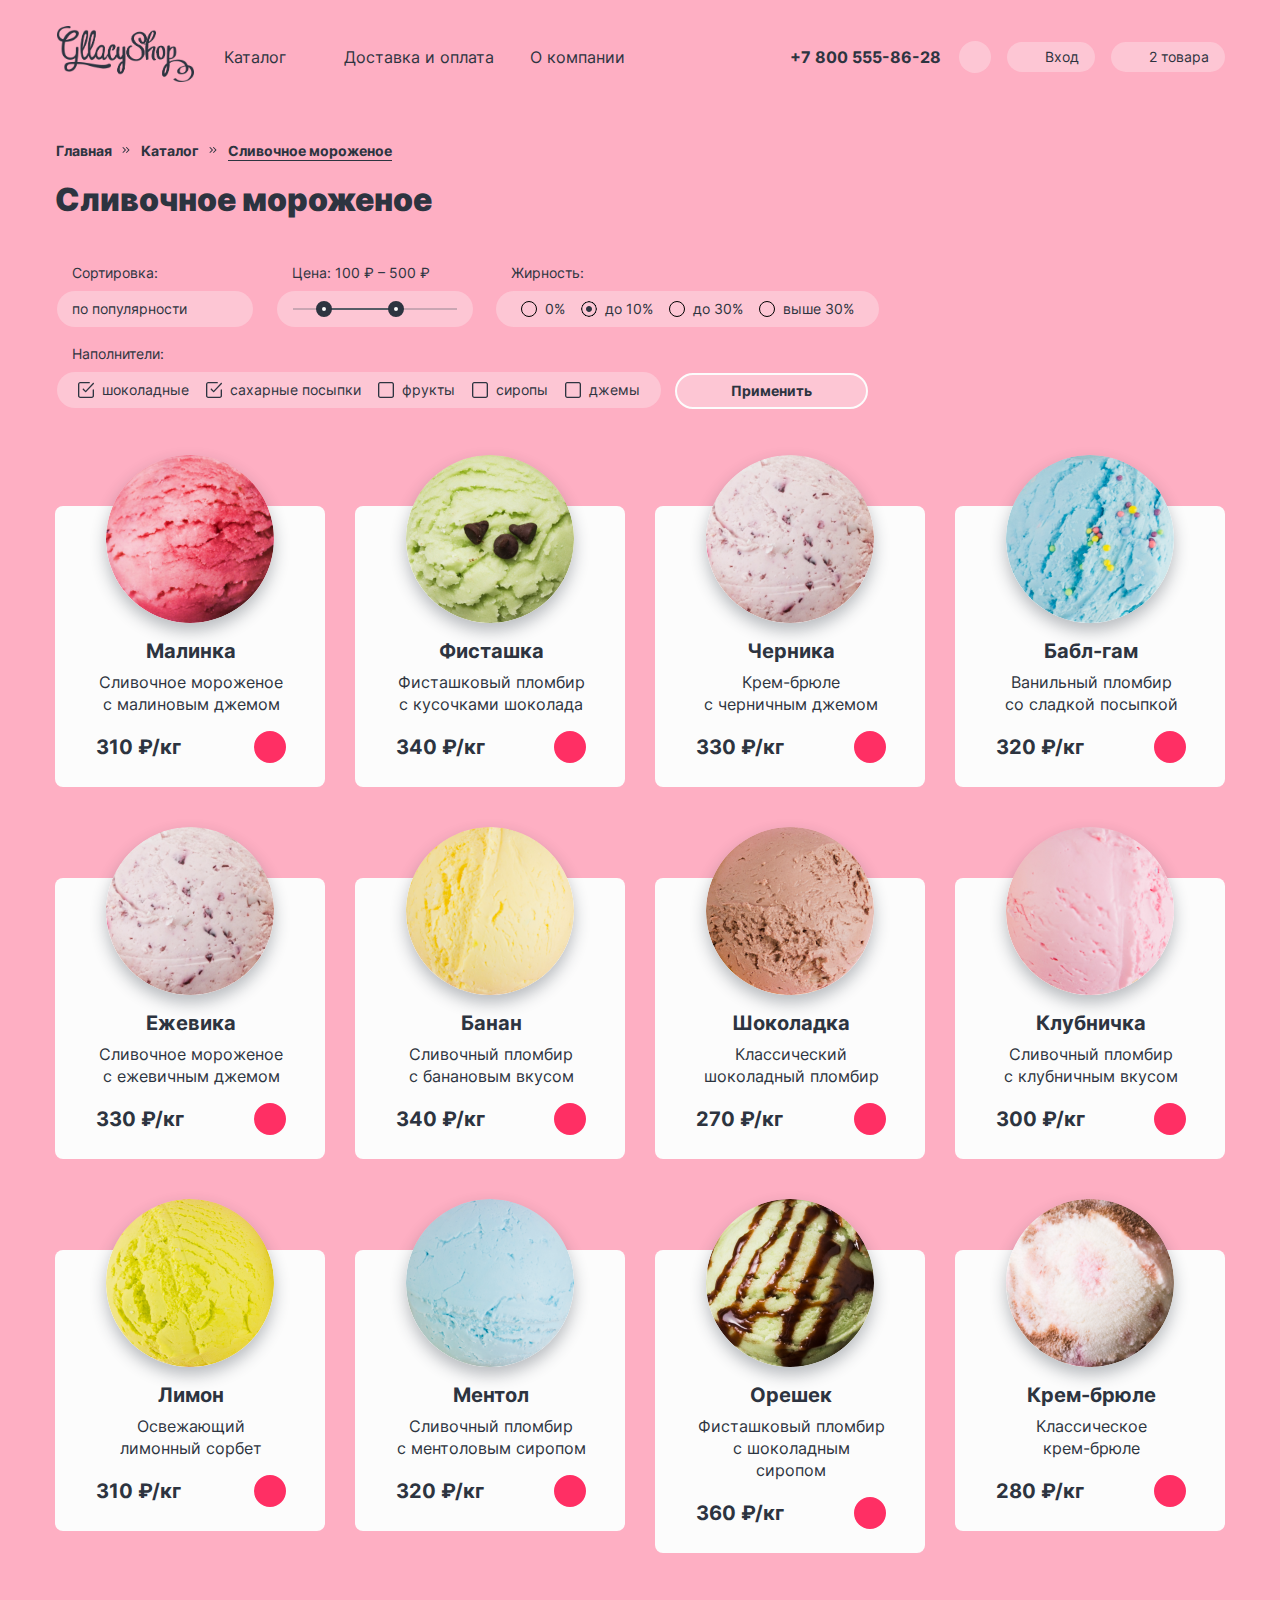
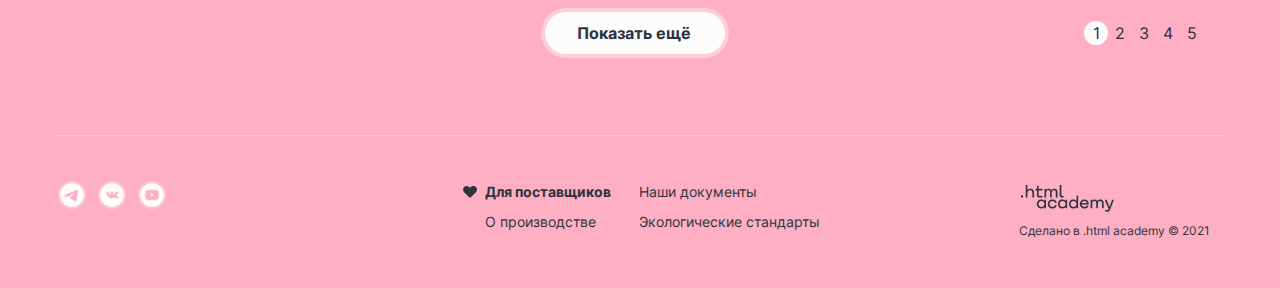
==== commit 247b59ee: "Исправил." ====
--- a/catalog.html
+++ b/catalog.html
@@ -138,8 +138,8 @@
   </div>
 </header>
 <main class="catalog-main">
-  <h2 class="catalog-main-title">Сливочное мороженое</h2>
   <section class="catalog-filter-products">
+    <h2 class="catalog-main-title">Сливочное мороженое</h2>
     <form class="catalog-filter" action="https://echo.htmlacademy.ru/" method="get">
       <fieldset class="catalog-filter-group select-group">
         <legend class="catalog-filter-subtitle">Сортировка:</legend>
--- a/styles/styles.css
+++ b/styles/styles.css
@@ -504,7 +504,7 @@
   font-weight: 700;
   font-size: 18px;
 }
-.popup-cart-closer{
+.popup-cart-close{
   width: 16px;
   height: 16px;
   border: 1px solid transparent;
@@ -515,13 +515,13 @@
  background-position: center;
  outline: none;
 }
-.popup-cart-closer:hover{
+.popup-cart-close:hover{
   opacity: 70%;
 }
-.popup-cart-closer:active{
+.popup-cart-close:active{
   opacity: 30%;
 }
-.popup-cart-closer:focus{
+.popup-cart-close:focus{
   border-color:  #2D3440;
 }
 .popup-cart-bottom{
@@ -1125,7 +1125,7 @@
 }
 .input-style{
   font-size: 16px;
-  font-family: "Inter";
+  font-family: "Inter", sans-serif;
   line-height: 20px;
   height: 48px;
   padding-left: 16px;
@@ -1150,7 +1150,7 @@
 }
 .red-button{
   font-size: 16px;
-  font-family: "Inter";
+  font-family: "Inter", sans-serif;
   line-height: 20px;
   color: #FCFCFC;
   padding: 10px 32px;
@@ -1230,6 +1230,7 @@
   font-weight: 700;
   margin-bottom: 8px;
   margin-right: 4px;
+  position: relative;
 }
 .delivery-form-date-field{
  width: 117px;
@@ -1259,12 +1260,17 @@
   background-position: center;
   background-repeat: no-repeat;
   display: inline-block;
-  position: relative;
+  position: absolute;
   margin-left: 2px;
   background-color: transparent;
   border: none;
-
-}
+  left: 43px;
+  top: 2px;
+}
+ .tooltip{
+  left: 55px;
+  top: 4px;
+ }
 .tooltip:hover ~ .tooltip-text{
   display: block;
 }
@@ -1292,6 +1298,7 @@
   box-shadow: 0 2px 12px rgba(173, 152, 143, 0.18);
   font-weight: 400;
   display: none;
+  z-index: 1;
 }
 .tooltip-text-date{
   position: absolute;
@@ -1309,6 +1316,7 @@
   top: -17px;
   left: 68px;
    min-width: 130px;
+   z-index: 1;
 }
 .tooltip-decor{
    content: " ";
@@ -1523,7 +1531,7 @@
   border: 2px solid transparent;
   padding: 6px 13px;
   color: #2D3440;
-  font-family: "Inter";
+  font-family: "Inter", sans-serif;
   font-size: 14px;
   line-height: 20px;
   appearance: none;
@@ -1729,7 +1737,7 @@
 }
 .filter-button{
   font-size: 14px;
-  font-family: "Inter";
+  font-family: "Inter", sans-serif;
   font-weight: 700;
   line-height: 20px;
   color: #2D3440;
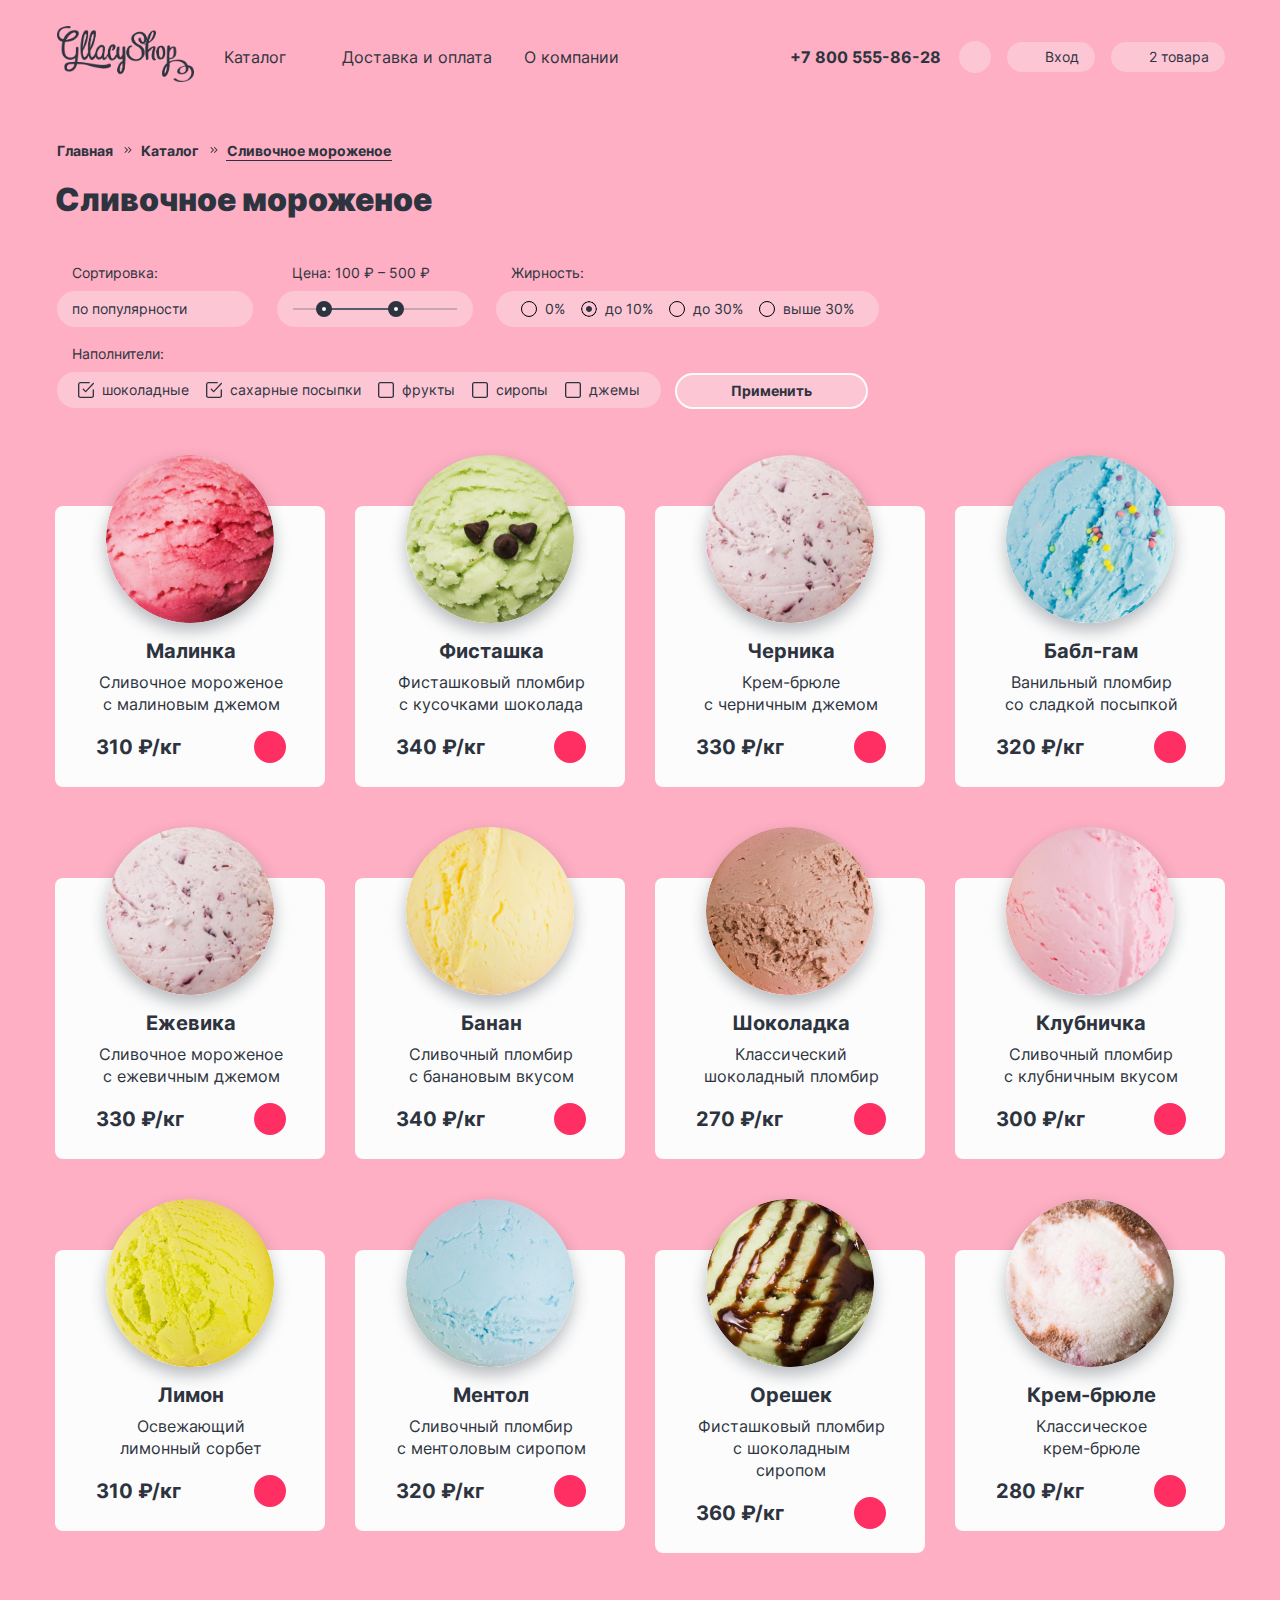
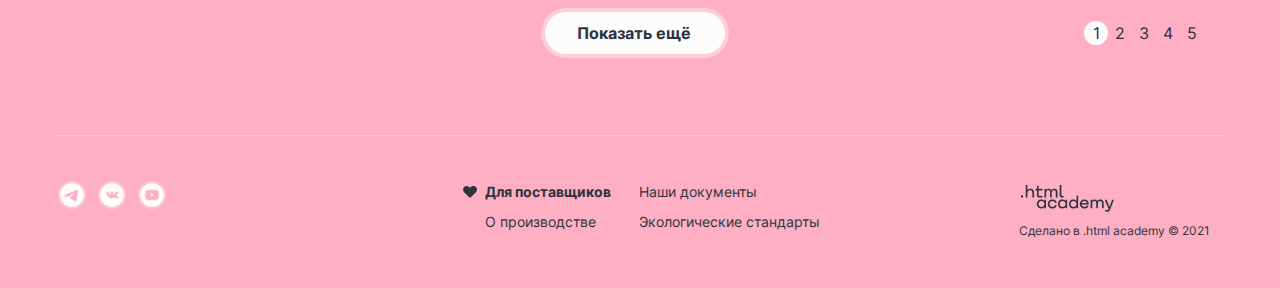
==== commit 56bc0770: "Merge pull request #8 from ArtemVer43/master" ====
--- a/catalog.html
+++ b/catalog.html
@@ -4,6 +4,8 @@
     <meta charset="utf-8">
     <title>HTML Academy: Глейси</title>
     <link rel="stylesheet" href="styles/styles.css">
+    <link rel="icon" href="fav-icon.ico">
+    <link rel="icon" type="image/png" href="images/fav-icon.png">
   </head>
   <body>
     <h1 class="index-title visually-hidden"> Страница каталога Интернет-магазина Gllacy Shop</h1>
@@ -92,7 +94,7 @@
           <span class="popup-cart-description">1 кг х 310 ₽</span>
           </div>
           <span class="popup-cart-price">310 ₽</span>
-          <button class="popup-cart-closer">
+          <button class="popup-cart-close">
             <span class="visually-hidden">Закрыть</span>
           </button>
         </li>
@@ -107,7 +109,7 @@
           <span class="popup-cart-description">1,5 кг х 320 ₽</span>
           </div>
           <span class="popup-cart-price">480 ₽</span>
-          <button class="popup-cart-closer">
+          <button class="popup-cart-close">
             <span class="visually-hidden">Закрыть</span>
           </button>
         </li>
--- a/styles/styles.css
+++ b/styles/styles.css
@@ -32,8 +32,14 @@
  flex-direction: column;
  min-height: 100%;
  align-items: center;
- width: 1170px;
+ min-width: 1170px;
  margin: 0 auto;
+}
+.main-index{
+  flex-grow: 1;
+}
+.catalog-main{
+  flex-grow: 1;
 }
 .visually-hidden{
   position: absolute;
@@ -87,7 +93,7 @@
   width: 545px;
 }
 .navigation-link{
-  padding: 8px 16px;
+  padding: 8px 14px;
   border-radius: 30px;
   border: 2px solid transparent;
   outline: none;
@@ -153,6 +159,15 @@
   color: #E7E7E7;
   border: 2px solid transparent;
 }
+.drop-down-window:focus-within:hover{
+  opacity: 60%;
+}
+.drop-down-window:focus-within:active{
+  opacity: 30%;
+}
+.drop-down-window:focus-within:focus{
+  border-color: #2D3440;
+}
 .drop-down-window:focus-within.drop-down-window::before{
   background-color: #E7E7E7 ;
   transform: rotate(0.5turn);
@@ -225,6 +240,7 @@
   display: flex;
   align-items: center;
   cursor: pointer;
+  flex-wrap: wrap;
 }
 .user-item{
   margin-right: 16px;
@@ -250,8 +266,7 @@
   background-color: rgba(252, 252, 252, 0.5);
 }
 .user-popup:active{
-  background-color: rgba(252, 252, 252, 0.5);
-  border: 2px solid #2D3440;
+  background-color: rgba(252, 252, 252, 1);
 }
 .user-popup:focus{
   background-color: rgba(252, 252, 252, 0.5);
@@ -261,6 +276,12 @@
   background-color: #FF4A78;
   color: #E7E7E7;
   border: 2px solid transparent;
+}
+.user-popup:focus-within:hover{
+opacity: 60%;
+}
+.user-popup:focus-within:active{
+  opacity: 30%;
 }
 .user-search::before{
   content: " ";
@@ -665,6 +686,7 @@
 }
 .button:active{
   box-shadow: 0 0 0 2px rgba(45, 52, 64, 1);
+  background-color: #FCFCFC;
 }
 .button:focus{
   background-color: rgba(252, 252, 252, 0.4);
@@ -726,7 +748,7 @@
   display: flex;
   justify-content: space-between;
   position: absolute;
-  top: 238px;
+  top: 44.2%;
   left: 543px;
   outline: none;
 }
@@ -783,6 +805,7 @@
 }
 .indicator-button:focus{
   border-color:  #2D3440;
+  background-color: rgba(252, 252, 252, 0.3);
 }
 .indicator-button.active{
 
@@ -980,7 +1003,7 @@
   justify-content: center;
   align-items: center;
   position: relative;
-
+  outline: none;
 }
 .popular-products-button::before,
 .catalog-button::before{
@@ -1090,6 +1113,17 @@
   padding: 32px;
   box-sizing: border-box;
   border-radius: 16px;
+  outline: none;
+  border: 1px solid transparent;
+}
+.new-in-blog-mailing:hover{
+  opacity: 60%;
+}
+.new-in-blog-mailing:active{
+  opacity: 30%;
+}
+.new-in-blog-mailing:focus{
+ border-color: #2D3440;
 }
 .new-in-blog-mailing p{
   font-weight: 700;
@@ -1133,6 +1167,7 @@
   box-sizing: border-box;
   border-radius: 4px;
   color: #2D3440;
+  outline: none;
 }
 
 .input-style:hover{
@@ -1162,6 +1197,7 @@
   text-decoration: none;
   height: 44px;
   font-weight: 700;
+  outline: none;
 }
 .red-button:hover{
   color: #2D3440;
@@ -1247,7 +1283,7 @@
   background-color: #FCFCFC;
   box-sizing: border-box;
   padding: 40px;
-  border-radius: 16px;
+  border-radius: 6px;
 }
 .delivery-submit{
   margin: 0 auto;
@@ -1402,6 +1438,8 @@
   line-height: 24px;
   text-decoration: none;
   color: #2D3440;
+  outline: none;
+  border: 2px solid transparent;
 }
 .contacts-tel:hover{
   opacity: 60%;
@@ -1432,7 +1470,7 @@
   margin-left: 1px;
 }
 .breadcrumbs-item{
-  margin-right: 29px;
+  margin-right: 26px;
   position: relative;
 }
 .breadcrumbs-item a{
@@ -1449,11 +1487,18 @@
   top: 21px;
   left: 0;
 }
+.breadcrumbs-link{
+  border: 1px solid transparent;
+  outline: none;
+}
 .breadcrumbs-link:hover{
   opacity: 60%;
 }
 .breadcrumbs-link:active{
   opacity: 30%;
+}
+.breadcrumbs-link:focus{
+  border-color: #2D3440;
 }
 .breadcrumbs-item:not(:last-child):before{
   content: " ";
@@ -1597,6 +1642,7 @@
 .range-toggle:focus{
   border-color:  #FCFCFC;
   background-color: #2D3440;
+  box-shadow: 0 0 0 2px #2D3440;
 }
 .toggle-min{
   top:-7px;
@@ -1650,8 +1696,11 @@
 .fat-item input:hover ~ .fat-label::before{
   border-color:#FCFCFC;
 }
-.fat-item input:hover ~ .fat-label::before{
+.fat-item input:focus ~ .fat-label::before{
   border-color:  #FCFCFC;
+}
+.fat-item input:disabled ~ .fat-label::before{
+  opacity: 50%;
 }
 .fat-item input:checked ~ .fat-label::before{
   mask-image: url("../images/radio-checked.svg");
@@ -1670,6 +1719,9 @@
   background-color: #FCFCFC;
   border: none;
 }
+.fat-item input:checked:disabled ~ .fat-label::before{
+  opacity: 50%;
+}
 .filler-group{
  min-width: 604px;
  margin-right: 14px;
@@ -1720,6 +1772,9 @@
 .filler-input:focus ~ .filler-label::before{
   background-color: #FCFCFC;
 }
+.filler-input:disabled ~ .filler-label::before{
+  opacity: 50%;
+}
 .filler-input:checked ~ .filler-label::before{
   mask-image: url("../images/filler-checked.svg");
   -webkit-mask-image: url("../images/filler-checked.svg");
@@ -1734,6 +1789,12 @@
   mask-image: url("../images/filler-checked.svg");
   -webkit-mask-image: url("../images/filler-checked.svg");
   background-color: #FCFCFC;
+}
+.filler-input:checked:disabled ~ .filler-label::before{
+  mask-image: url("../images/filler-checked.svg");
+  -webkit-mask-image: url("../images/filler-checked.svg");
+  background-color: #2D3440;
+  opacity: 50%;
 }
 .filter-button{
   font-size: 14px;
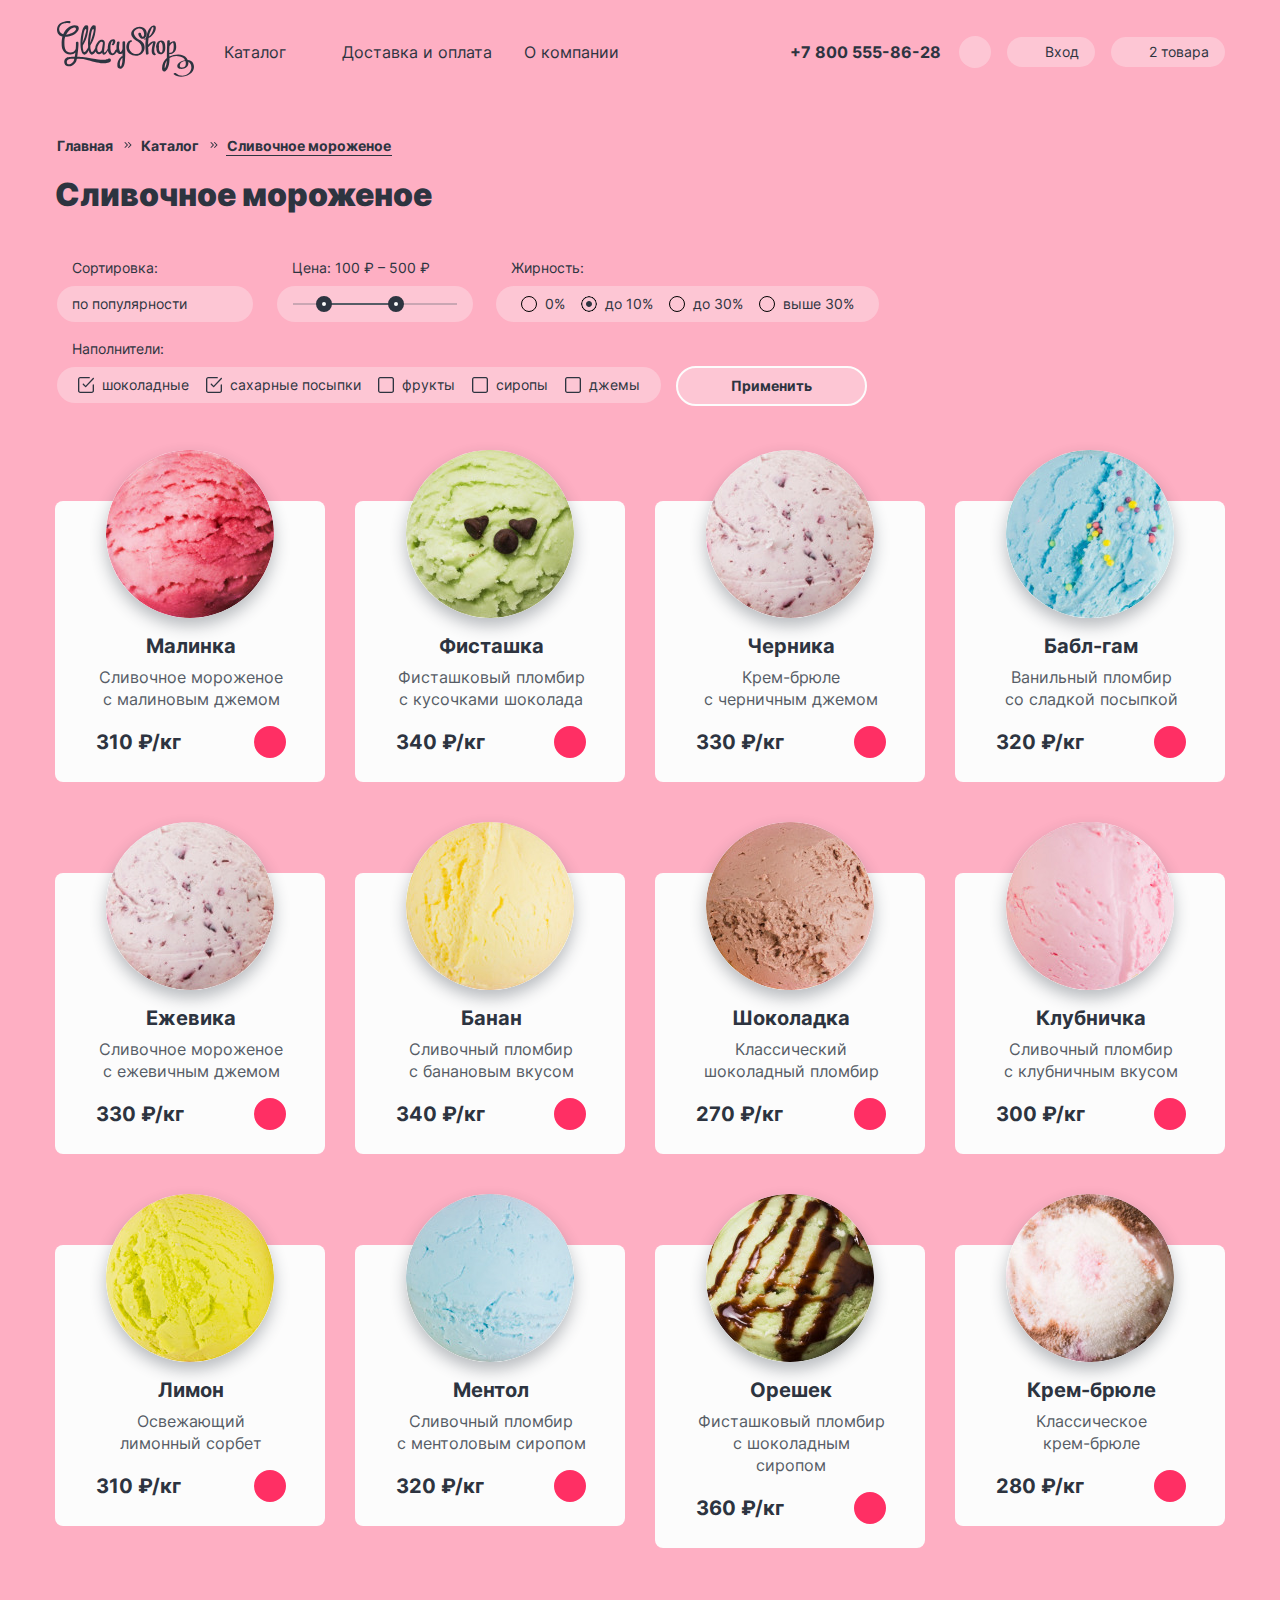
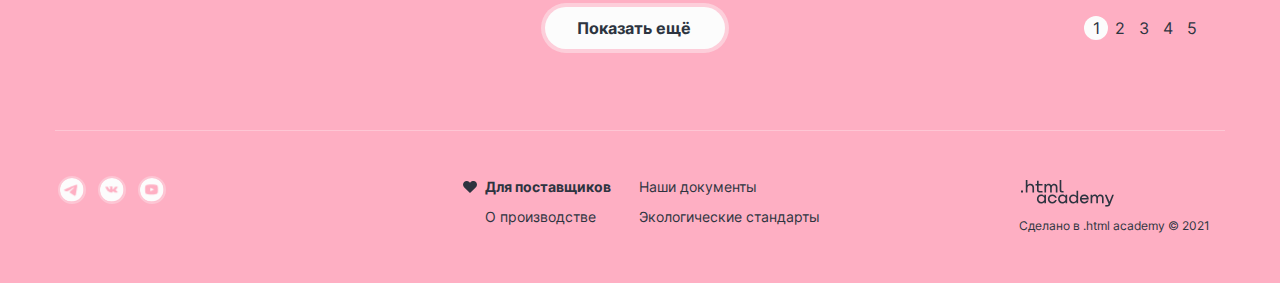
==== commit 165ddc65: "Исправил после первой проверки." ====
--- a/catalog.html
+++ b/catalog.html
@@ -9,469 +9,453 @@
   </head>
   <body>
     <h1 class="index-title visually-hidden"> Страница каталога Интернет-магазина Gllacy Shop</h1>
-<header class="main-header header-catalog">
-  <a href="index.html" class="logo-link">
-    <img class="logo-header" src="images/logo.png" width="137" height="56" alt="логотип Gllacy Shop">
-  </a>
-<nav class="navigation-header">
-  <h2 class="visually-hidden">Навигация сайта</h2>
-<ul class="navigation-list">
-  <li class="navigation-item navigation-item-catalog">
-   <button class="drop-down-window" type="button">
-    Каталог
-   </button>
-    <ul class="drop-down-window-list">
-     <li class="drop-down-window-item">
-      <a href="#" class="drop-down-window-link">Новинки</a>
-     </li>
-     <li class="drop-down-window-item">
-      <a href="catalog.html" class="drop-down-window-link">Сливочное</a>
-     </li>
-     <li class="drop-down-window-item">
-      <a href="#" class="drop-down-window-link">Щербеты</a>
-     </li>
-     <li class="drop-down-window-item">
-      <a href="#" class="drop-down-window-link">Фруктовый лед</a>
-     </li>
-     <li class="drop-down-window-item">
-      <a href="#" class="drop-down-window-link">Мелорин</a>
-     </li>
-    </ul>
-  </li>
-  <li class="navigation-item">
-   <a href="#" class="navigation-link">Доставка и оплата</a>
-  </li>
-  <li class="navigation-item">
-    <a href="#" class="navigation-link">О компании</a>
-   </li>
-</ul>
-<ul class="navigation-user">
-  <li class="user-item">
-    <a href="tel:+78005558628" class="user-tel-link">+7 800 555-86-28</a>
-  </li>
-  <li class="user-item user-item-search">
-    <button type="button" class="user-popup user-search">
-      <span class="visually-hidden">Поиск</span>
-    </button>
-    <div class="popup-search">
-      <form class="popup-search-form" action="https://echo.htmlacademy.ru/" method="post">
-        <input type="search" class="input-style" placeholder="Поиск по сайту">
+    <header class="main-header header-catalog">
+      <a href="index.html" class="logo-link">
+        <img class="logo-header" src="images/logo.svg" width="137" height="56" alt="логотип Gllacy Shop">
+      </a>
+      <nav class="navigation-header">
+      <h2 class="visually-hidden">Навигация сайта</h2>
+      <ul class="navigation-list">
+        <li class="navigation-item navigation-item-catalog">
+          <button class="drop-down-window" type="button">Каталог</button>
+          <ul class="drop-down-window-list">
+            <li class="drop-down-window-item">
+              <a href="#" class="drop-down-window-link">Новинки</a>
+            </li>
+            <li class="drop-down-window-item">
+              <a href="catalog.html" class="drop-down-window-link">Сливочное</a>
+            </li>
+            <li class="drop-down-window-item">
+              <a href="#" class="drop-down-window-link">Щербеты</a>
+            </li>
+            <li class="drop-down-window-item">
+              <a href="#" class="drop-down-window-link">Фруктовый лед</a>
+            </li>
+            <li class="drop-down-window-item">
+              <a href="#" class="drop-down-window-link">Мелорин</a>
+            </li>
+          </ul>
+        </li>
+        <li class="navigation-item">
+          <a href="#" class="navigation-link">Доставка и оплата</a>
+        </li>
+        <li class="navigation-item">
+          <a href="#" class="navigation-link about-company">О компании</a>
+        </li>
+      </ul>
+      <ul class="navigation-user">
+        <li class="user-item">
+          <a href="tel:+78005558628" class="user-tel-link">+7 800 555-86-28</a>
+        </li>
+        <li class="user-item user-item-search">
+          <button type="button" class="user-popup user-search">
+            <span class="visually-hidden">Поиск</span>
+          </button>
+          <div class="popup-search">
+            <form class="popup-search-form" action="https://echo.htmlacademy.ru/" method="post">
+              <input type="search" class="input-style" name="search" placeholder="Поиск по сайту" required>
+            </form>
+          </div>
+        </li>
+        <li class="user-item user-item-log-in">
+          <button type="button" class="user-popup user-log-in">Вход</button>
+          <div class="popup-log-in">
+            <h3 class="popup-title">Личный кабинет</h3>
+            <form class="popup-log-in-form" action="https://echo.htmlacademy.ru/" method="post">
+              <input class="input-style" type="email" name="e-mail"  placeholder="Введите e-mail" value="email@example.com" required>
+              <input class="input-style password-input" type="password" name="password" placeholder="Введите пароль" value="password" required>
+              <button class="popup-log-in-submit red-button" type="submit">Войти</button>
+              <div class="popup-log-in-helper">
+                <a class="password-helper" href="#">Забыли пароль?</a>
+                <a class="registration-helper" href="#">Регистрация</a>
+              </div>
+           </form>
+          </div>
+        </li>
+        <li class="user-item user-item-cart">
+          <button type="button" class="user-popup user-cart">2 товара</button>
+          <div class="popup-cart">
+            <h3 class="popup-title">Корзина</h3>
+            <ul class="popup-cart-list">
+              <li class="popup-cart-item">
+                <a class="popup-cart-link" href="#">
+                  <img src="images/ic-raspberry.jpg" width="46" height="46" alt="Малинка" >
+                </a>
+                <div class="popup-cart-about-product">
+                  <a class="popup-cart-link" href="#">
+                    <h4 class="popup-cart-subtitle">Малинка</h4>
+                  </a>
+                  <span class="popup-cart-description">1 кг х 310 ₽</span>
+                </div>
+                <span class="popup-cart-price">310 ₽</span>
+                <button class="popup-cart-close" type="button">
+                  <span class="visually-hidden">Закрыть</span>
+                </button>
+              </li>
+              <li class="popup-cart-item">
+                <a class="popup-cart-link" href="#">
+                  <img src="images/ic-bubble-gum.jpg" width="46" height="46" alt="Бабл-гам" >
+                </a>
+                <div class="popup-cart-about-product">
+                  <a class="popup-cart-link" href="#">
+                    <h4 class="popup-cart-subtitle">Бабл-гам</h4>
+                  </a>
+                  <span class="popup-cart-description">1,5 кг х 320 ₽</span>
+                </div>
+                <span class="popup-cart-price">480 ₽</span>
+                <button class="popup-cart-close" type="button">
+                  <span class="visually-hidden">Закрыть</span>
+                </button>
+              </li>
+            </ul>
+            <div class="popup-cart-bottom">
+              <button class="popup-cart-button red-button" type="button">Оформить заказ</button>
+              <p class="popup-cart-sum-all">Итого: 790 ₽</p>
+            </div>
+          </div>
+          <div class="popup-cart-empty">
+            <h3 class="popup-cart-empty-title">Ваша корзина пока пуста</h3>
+          </div>
+        </li>
+      </ul>
+    </nav>
+    <div class="breadcrumbs">
+      <ol class="breadcrumbs-list">
+        <li class="breadcrumbs-item">
+          <a href="index.html" class="breadcrumbs-link">Главная</a>
+        </li>
+        <li class="breadcrumbs-item">
+          <a href="#" class="breadcrumbs-link">Каталог</a>
+        </li>
+        <li class="breadcrumbs-item">
+          <a href="catalog.html" class="breadcrumbs-link">Сливочное мороженое</a>
+        </li>
+      </ol>
+      </div>
+  </header>
+  <main class="catalog-main">
+    <section class="catalog-filter-products">
+      <h2 class="catalog-main-title">Сливочное мороженое</h2>
+      <form class="catalog-filter" action="https://echo.htmlacademy.ru/" method="get">
+        <fieldset class="catalog-filter-group select-group">
+          <legend class="catalog-filter-subtitle">Сортировка:</legend>
+          <select name="sorting-product" class="catalog-sorting-select">
+            <option value="popular"  class="catalog-sorting-select-item">по популярности</option>
+            <option value="price-increase" class="catalog-sorting-select-item">цена по возрастанию</option>
+            <option value="price-decrease" class="catalog-sorting-select-item">цена по убыванию</option>
+          </select>
+        </fieldset>
+        <fieldset class="catalog-filter-group range-group">
+          <legend class="catalog-filter-subtitle">Цена: 100 ₽ – 500 ₽</legend>
+          <div class="range-background">
+            <div class="range-scale">
+              <div class="range-bar">
+                <button class="range-toggle toggle-min" type="button">
+                  <span class="visually-hidden">Изменить минимальную цену</span>
+                </button>
+                <button class="range-toggle toggle-max" type="button">
+                  <span class="visually-hidden">Изменить максимальную цену</span>
+                </button>
+              </div>
+            </div>
+          </div>
+        </fieldset>
+        <fieldset class="catalog-filter-group fat-group">
+          <legend class="catalog-filter-subtitle">Жирность:</legend>
+          <ul class="fat-list">
+            <li class="fat-item">
+              <input class="visually-hidden" type="radio" id="0" name="fat" value="0">
+              <label class="fat-label" for="0">0%</label>
+            </li>
+            <li class="fat-item">
+              <input class="visually-hidden" type="radio" id="10"  name="fat" value="10" checked>
+              <label class="fat-label" for="10">до 10%</label>
+            </li>
+            <li class="fat-item">
+              <input class="visually-hidden" type="radio" id="30"  name="fat" value="30">
+              <label class="fat-label" for="30">до 30%</label>
+            </li>
+            <li class="fat-item">
+              <input class="visually-hidden" type="radio" id="30+"  name="fat" value="30+">
+              <label class="fat-label" for="30+">выше 30%</label>
+            </li>
+          </ul>
+        </fieldset>
+        <fieldset class="catalog-filter-group filler-group">
+          <legend class="catalog-filter-subtitle">Наполнители:</legend>
+          <ul class="filler-list">
+            <li class="filler-item">
+              <input class="filler-input visually-hidden" type="checkbox" id="chocolate" name="chocolate" checked>
+              <label class="filler-label" for="chocolate">шоколадные</label>
+            </li>
+            <li class="filler-item">
+              <input class="filler-input visually-hidden"  type="checkbox" id="sugar" name="sugar" checked>
+              <label class="filler-label" for="sugar">сахарные посыпки</label>
+            </li>
+            <li class="filler-item">
+              <input class="filler-input visually-hidden"  type="checkbox" id="fruits" name="fruits">
+              <label class="filler-label" for="fruits">фрукты</label>
+            </li>
+            <li class="filler-item">
+              <input class="filler-input visually-hidden"  type="checkbox" id="syrups" name="syrups">
+              <label class="filler-label" for="syrups">сиропы</label>
+            </li>
+            <li class="filler-item">
+              <input class="filler-input visually-hidden" type="checkbox" id="jams" name="jams">
+              <label class="filler-label" for="jams">джемы</label>
+            </li>
+          </ul>
+        </fieldset>
+        <button class="filter-button" type="submit">Применить</button>
       </form>
-    </div>
-  </li>
-  <li class="user-item user-item-log-in">
-    <button type="button" class="user-popup user-log-in">
-      Вход
-    </button>
-    <div class="popup-log-in">
-      <h3 class="popup-title">Личный кабинет</h3>
-      <form class="popup-log-in-form" action="https://echo.htmlacademy.ru/" method="post">
-        <input class="input-style" type="email"  placeholder="email@example.com" required>
-        <input class="input-style password-input" type="password" placeholder="&bull;&bull;&bull;&bull;&bull;&bull;"   required>
-        <button class="popup-log-in-submit red-button" type="submit">Войти</button>
-        <div class="popup-log-in-helper">
-          <a class="password-helper" href="#">Забыли пароль?</a>
-          <a class="registration-helper" href="#">Регистрация</a>
-        </div>
-     </form>
-    </div>
-  </li>
-  <li class="user-item user-item-cart">
-    <button type="button" class="user-popup user-cart">
-      2 товара
-    </button>
-    <div class="popup-cart">
-      <h3 class="popup-title">Корзина</h3>
-      <ul class="popup-cart-list">
-        <li class="popup-cart-item">
-          <a class="popup-cart-link" href="#">
-          <img src="images/ic-raspberry.png" width="46" height="46" alt="Малинка" >
-        </a>
-          <div class="popup-cart-about-product">
-            <a class="popup-cart-link" href="#">
-            <h4 class="popup-cart-subtitle">Малинка</h4>
-            </a>
-          <span class="popup-cart-description">1 кг х 310 ₽</span>
-          </div>
-          <span class="popup-cart-price">310 ₽</span>
-          <button class="popup-cart-close">
-            <span class="visually-hidden">Закрыть</span>
-          </button>
-        </li>
-        <li class="popup-cart-item">
-          <a class="popup-cart-link" href="#">
-          <img src="images/ic-bubble-gum.png" width="46" height="46" alt="Бабл-гам" >
-        </a>
-          <div class="popup-cart-about-product">
-            <a class="popup-cart-link" href="#">
-            <h4 class="popup-cart-subtitle">Бабл-гам</h4>
-            </a>
-          <span class="popup-cart-description">1,5 кг х 320 ₽</span>
-          </div>
-          <span class="popup-cart-price">480 ₽</span>
-          <button class="popup-cart-close">
-            <span class="visually-hidden">Закрыть</span>
-          </button>
+    </section>
+    <section class="catalog-menu">
+      <ul class="catalog-list">
+        <li class="catalog-item">
+          <a href="#" class="img-link">
+            <img src="images/ic-raspberry.jpg" width="168" height="168" alt="Малинка">
+          </a>
+          <div class="catalog-content">
+            <h3 class="catalog-title">Малинка</h3>
+            <p class="catalog-description">Сливочное мороженое<br>с малиновым джемом</p>
+            <div class="price-and-cart">
+              <p class="catalog-price">310 ₽/кг</p>
+              <button class="catalog-button" type="button">
+                <span class="visually-hidden">В карзину</span>
+              </button>
+            </div>
+          </div>
+        </li>
+        <li class="catalog-item">
+          <a href="#" class="img-link">
+            <img src="images/ic-nut.jpg" alt="Фисташка" width="168" height="168">
+          </a>
+          <div class="catalog-content">
+            <h3 class="catalog-title">Фисташка</h3>
+            <p class="catalog-description">Фисташковый пломбир<br>с кусочками шоколада</p>
+            <div class="price-and-cart">
+              <p class="catalog-price">340 ₽/кг</p>
+              <button class="catalog-button" type="button">
+                <span class="visually-hidden">В карзину</span>
+              </button>
+            </div>
+          </div>
+        </li>
+        <li class="catalog-item">
+          <a href="#" class="img-link">
+            <img src="images/ic-blackberry.jpg" alt="Черника" width="168" height="168">
+          </a>
+          <div class="catalog-content">
+            <h3 class="catalog-title">Черника</h3>
+            <p class="catalog-description">Крем-брюле<br>с черничным джемом</p>
+            <div class="price-and-cart">
+              <p class="catalog-price">330 ₽/кг</p>
+              <button class="catalog-button" type="button">
+                <span class="visually-hidden">В карзину</span>
+              </button>
+            </div>
+          </div>
+        </li>
+        <li class="catalog-item">
+          <a href="#" class="img-link">
+            <img src="images/ic-bubble-gum.jpg" alt="Бабл-гам" width="168" height="168">
+          </a>
+          <div class="catalog-content">
+            <h3 class="catalog-title">Бабл-гам</h3>
+            <p class="catalog-description">Ванильный пломбир<br>со сладкой посыпкой</p>
+            <div class="price-and-cart">
+              <p class="catalog-price">320 ₽/кг</p>
+              <button class="catalog-button" type="button">
+                <span class="visually-hidden">В карзину</span>
+              </button>
+            </div>
+          </div>
+        </li>
+        <li class="catalog-item">
+          <a href="#" class="img-link">
+            <img src="images/ic-blackberry.jpg" alt="Ежевика" width="168" height="168">
+          </a>
+          <div class="catalog-content">
+            <h3 class="catalog-title">Ежевика</h3>
+            <p class="catalog-description">Сливочное мороженое<br>с ежевичным джемом</p>
+            <div class="price-and-cart">
+              <p class="catalog-price">330 ₽/кг</p>
+              <button class="catalog-button" type="button">
+                <span class="visually-hidden">В карзину</span>
+              </button>
+            </div>
+          </div>
+        </li>
+        <li class="catalog-item">
+          <a href="#" class="img-link">
+            <img src="images/ic-banana.jpg" alt="Банан" width="168" height="168">
+          </a>
+          <div class="catalog-content">
+            <h3 class="catalog-title">Банан</h3>
+            <p class="catalog-description">Сливочный пломбир<br>с банановым вкусом</p>
+            <div class="price-and-cart">
+              <p class="catalog-price">340 ₽/кг</p>
+              <button class="catalog-button" type="button">
+                <span class="visually-hidden">В карзину</span>
+              </button>
+            </div>
+          </div>
+        </li>
+        <li class="catalog-item">
+          <a href="#" class="img-link">
+            <img src="images/ic-chokolade.jpg" alt="Шоколадка" width="168" height="168">
+          </a>
+          <div class="catalog-content">
+            <h3 class="catalog-title">Шоколадка</h3>
+            <p class="catalog-description">Классический<br>шоколадный пломбир</p>
+            <div class="price-and-cart">
+              <p class="catalog-price">270 ₽/кг</p>
+              <button class="catalog-button" type="button">
+                <span class="visually-hidden">В карзину</span>
+              </button>
+            </div>
+          </div>
+        </li>
+        <li class="catalog-item">
+          <a href="#" class="img-link">
+            <img src="images/ic-strawberry.jpg" alt="Клубничка" width="168" height="168">
+          </a>
+          <div class="catalog-content">
+            <h3 class="catalog-title">Клубничка</h3>
+            <p class="catalog-description">Сливочный пломбир<br>с клубничным вкусом</p>
+            <div class="price-and-cart">
+              <p class="catalog-price">300 ₽/кг</p>
+              <button class="catalog-button" type="button">
+                <span class="visually-hidden">В карзину</span>
+              </button>
+            </div>
+          </div>
+        </li>
+        <li class="catalog-item">
+          <a href="#" class="img-link">
+            <img src="images/ic-limon.jpg" alt="Лимон" width="168" height="168">
+          </a>
+          <div class="catalog-content">
+            <h3 class="catalog-title">Лимон</h3>
+            <p class="catalog-description">Освежающий<br>лимонный сорбет</p>
+            <div class="price-and-cart">
+              <p class="catalog-price">310 ₽/кг</p>
+              <button class="catalog-button" type="button">
+                <span class="visually-hidden">В карзину</span>
+              </button>
+            </div>
+          </div>
+        </li>
+        <li class="catalog-item">
+          <a href="#" class="img-link">
+            <img src="images/ic-mint.jpg" alt="Ментол" width="168" height="168">
+          </a>
+          <div class="catalog-content">
+            <h3 class="catalog-title">Ментол</h3>
+            <p class="catalog-description">Сливочный пломбир<br>с ментоловым сиропом</p>
+            <div class="price-and-cart">
+              <p class="catalog-price">320 ₽/кг</p>
+              <button class="catalog-button" type="button">
+                <span class="visually-hidden">В карзину</span>
+              </button>
+            </div>
+          </div>
+       </li>
+       <li class="catalog-item">
+          <a href="#" class="img-link">
+            <img src="images/ic-nut-and-chokolade.jpg" alt="Орешек" width="168" height="168">
+          </a>
+          <div class="catalog-content">
+            <h3 class="catalog-title">Орешек</h3>
+            <p class="catalog-description">Фисташковый пломбир<br>с шоколадным сиропом</p>
+            <div class="price-and-cart">
+              <p class="catalog-price">360 ₽/кг</p>
+              <button class="catalog-button" type="button">
+                <span class="visually-hidden">В карзину</span>
+              </button>
+            </div>
+          </div>
+        </li>
+        <li class="catalog-item">
+          <a href="#" class="img-link">
+            <img src="images/ic-creme-brulee.jpg" alt="Крем-брюле" width="168" height="168">
+          </a>
+          <div class="catalog-content">
+            <h3 class="catalog-title">Крем-брюле</h3>
+            <p class="catalog-description">Классическое<br>крем-брюле </p>
+            <div class="price-and-cart">
+              <p class="catalog-price">280 ₽/кг</p>
+                <button class="catalog-button" type="button">
+                  <span class="visually-hidden">В карзину</span>
+                </button>
+            </div>
+          </div>
         </li>
       </ul>
-      <div class="popup-cart-bottom">
-      <button class="popup-cart-button red-button">Оформить заказ</button>
-      <p class="popup-cart-sum-all">Итого: 790 ₽</p>
-      </div>
-    </div>
-    <div class="popup-cart-empty">
-      <h3 class="popup-cart-empty-title">Ваша корзина пока пуста</h3>
-    </div>
-  </li>
-</ul>
-</nav>
-<div class="breadcrumbs">
-  <ol class="breadcrumbs-list">
-    <li class="breadcrumbs-item">
-      <a href="index.html" class="breadcrumbs-link">Главная</a>
-    </li>
-    <li class="breadcrumbs-item">
-      <a href="catalog.html" class="breadcrumbs-link">Каталог</a>
-    </li>
-    <li class="breadcrumbs-item">
-      <a href="#" class="breadcrumbs-link">Сливочное мороженое</a>
-    </li>
-  </ol>
-  </div>
-</header>
-<main class="catalog-main">
-  <section class="catalog-filter-products">
-    <h2 class="catalog-main-title">Сливочное мороженое</h2>
-    <form class="catalog-filter" action="https://echo.htmlacademy.ru/" method="get">
-      <fieldset class="catalog-filter-group select-group">
-        <legend class="catalog-filter-subtitle">Сортировка:</legend>
-        <select class="catalog-sorting-select">
-          <option class="catalog-sorting-select-item">по популярности</option>
-          <option class="catalog-sorting-select-item">цена по возрастанию</option>
-          <option class="catalog-sorting-select-item">цена по убыванию</option>
-        </select>
-      </fieldset>
-    <fieldset class="catalog-filter-group range-group">
-      <legend class="catalog-filter-subtitle">Цена: 100 ₽ – 500 ₽</legend>
-      <div class="range-background">
-      <div class="range-scale">
-        <div class="range-bar">
-      <button class="range-toggle toggle-min" type="button">
-        <span class="visually-hidden">Изменить минимальную цену</span>
-      </button>
-      <button class="range-toggle toggle-max" type="button">
-        <span class="visually-hidden">Изменить максимальную цену</span>
-      </button>
+      <div class="catalog-bottom">
+        <a class="catalog-download-more button" href="#">Показать ещё</a>
+        <div class="catalog-pagination">
+          <a class="catalog-pagination-button-back" href="#"><span class="visually-hidden">Назад</span></a>
+          <ol class="catalog-pagination-list">
+            <li class="catalog-pagination-item">
+              <a class="catalog-pagination-number" href="#">1</a>
+            </li>
+            <li class="catalog-pagination-item">
+              <a class="catalog-pagination-number" href="#">2</a>
+            </li>
+            <li class="catalog-pagination-item">
+              <a class="catalog-pagination-number" href="#">3</a>
+            </li>
+            <li class="catalog-pagination-item">
+              <a class="catalog-pagination-number" href="#">4</a>
+            </li>
+            <li class="catalog-pagination-item">
+              <a class="catalog-pagination-number" href="#">5</a>
+            </li>
+          </ol>
+          <a class="catalog-pagination-button-next" href="#"><span class="visually-hidden">Вперёд</span></a>
         </div>
       </div>
-      </div>
-    </fieldset>
-    <fieldset class="catalog-filter-group fat-group">
-      <legend class="catalog-filter-subtitle">Жирность:</legend>
-      <ul class="fat-list">
-        <li class="fat-item">
-          <input class="visually-hidden" type="radio" id="0" name="fat">
-          <label class="fat-label" for="0">0%</label>
-        </li>
-        <li class="fat-item">
-          <input class="visually-hidden" type="radio" id="10"  name="fat" checked>
-          <label class="fat-label" for="10">до 10%</label>
-        </li>
-        <li class="fat-item">
-          <input class="visually-hidden" type="radio" id="30"  name="fat">
-          <label class="fat-label" for="30">до 30%</label>
-        </li>
-        <li class="fat-item">
-          <input class="visually-hidden" type="radio" id="30+"  name="fat">
-          <label class="fat-label" for="30+">выше 30%</label>
-        </li>
-      </ul>
-    </fieldset>
-    <fieldset class="catalog-filter-group filler-group">
-      <legend class="catalog-filter-subtitle">Наполнители:</legend>
-      <ul class="filler-list">
-        <li class="filler-item">
-          <input class="filler-input visually-hidden" type="checkbox" id="chocolate" name="chocolate" checked>
-          <label class="filler-label" for="chocolate">
-            шоколадные
-          </label>
-        </li>
-        <li class="filler-item">
-          <input class="filler-input visually-hidden"  type="checkbox" id="sugar" name="sugar" checked>
-          <label class="filler-label" for="sugar">
-            сахарные посыпки
-          </label>
-        </li>
-        <li class="filler-item">
-          <input class="filler-input visually-hidden"  type="checkbox" id="fruits" name="fruits">
-          <label class="filler-label" for="fruits">
-            фрукты
-          </label>
-        </li>
-        <li class="filler-item">
-          <input class="filler-input visually-hidden"  type="checkbox" id="syrups" name="syrups">
-          <label class="filler-label" for="syrups">
-            сиропы
-          </label>
-        </li>
-        <li class="filler-item">
-          <input class="filler-input visually-hidden" type="checkbox" id="jams" name="jams">
-          <label class="filler-label" for="jams">
-            джемы
-          </label>
-        </li>
-      </ul>
-    </fieldset>
-    <button class="filter-button" type="submit">Применить</button>
-    </form>
-  </section>
-<section class="catalog-menu">
-  <ul class="catalog-list">
-    <li class="catalog-item">
-      <a href="#" class="img-link">
-      <img src="images/ic-raspberry.png" width="168" height="168" alt="Малинка">
+    </section>
+  </main>
+  <footer class="main-footer">
+    <ul class="footer-social">
+      <li class="footer-social-item">
+        <a class="button-social social-telegram" href="https://t.me/htmlacademy">
+          <span class="visually-hidden">Telegram</span>
+        </a>
+      </li>
+      <li class="footer-social-item">
+        <a class="button-social social-vk" href="https://vk.com/htmlacademy">
+          <span class="visually-hidden">Vkontakte</span>
+        </a>
+      </li>
+      <li class="footer-social-item">
+        <a class="button-social social-youtube" href="https://www.youtube.com/user/htmlacademyru">
+          <span class="visually-hidden">YouTube</span>
+        </a>
+      </li>
+    </ul>
+    <ul class="footer-info">
+      <li class="footer-info-item">
+        <a href="#" class="footer-info-link">Для поставщиков</a>
+      </li>
+      <li class="footer-info-item">
+        <a href="#" class="footer-info-link">Наши документы</a>
+      </li>
+      <li class="footer-info-item">
+        <a href="#" class="footer-info-link">О производстве</a>
+      </li>
+      <li class="footer-info-item">
+        <a href="#" class="footer-info-link">Экологические стандарты</a>
+      </li>
+    </ul>
+    <p class="footer-html-academy">
+      <a href="https://htmlacademy.ru/" class="logo-html-link">
+        <span class="visually-hidden">Логотип HTML-Academy</span>
       </a>
-      <div class="catalog-content">
-      <h3 class="catalog-title">Малинка</h3>
-      <p class="catalog-description">Сливочное мороженое<br>с малиновым джемом</p>
-      <div class="price-and-cart">
-        <p class="catalog-price">310 ₽/кг</p>
-        <button class="catalog-button" type="button">
-            <span class="visually-hidden">В карзину</span>
-          </button>
-      </div>
-      </div>
-    </li>
-    <li class="catalog-item">
-      <a href="#" class="img-link">
-      <img src="images/ic-nut.png" alt="Фисташка" width="168" height="168">
-      </a>
-      <div class="catalog-content">
-      <h3 class="catalog-title">Фисташка</h3>
-      <p class="catalog-description">Фисташковый пломбир<br>с кусочками шоколада</p>
-      <div class="price-and-cart">
-        <p class="catalog-price">340 ₽/кг</p>
-        <button class="catalog-button" type="button">
-            <span class="visually-hidden">В карзину</span>
-          </button>
-      </div>
-      </div>
-    </li>
-    <li class="catalog-item">
-      <a href="#" class="img-link">
-      <img src="images/ic-blackberry.png" alt="Черника" width="168" height="168">
-      </a>
-      <div class="catalog-content">
-      <h3 class="catalog-title">Черника</h3>
-      <p class="catalog-description">Крем-брюле<br>с черничным джемом</p>
-      <div class="price-and-cart">
-        <p class="catalog-price">330 ₽/кг</p>
-        <button class="catalog-button" type="button">
-            <span class="visually-hidden">В карзину</span>
-          </button>
-      </div>
-      </div>
-    </li>
-    <li class="catalog-item">
-      <a href="#" class="img-link">
-      <img src="images/ic-bubble-gum.png" alt="Бабл-гам" width="168" height="168">
-      </a>
-      <div class="catalog-content">
-      <h3 class="catalog-title">Бабл-гам</h3>
-      <p class="catalog-description">Ванильный пломбир<br>со сладкой посыпкой</p>
-      <div class="price-and-cart">
-        <p class="catalog-price">320 ₽/кг</p>
-        <button class="catalog-button" type="button">
-            <span class="visually-hidden">В карзину</span>
-          </button>
-      </div>
-      </div>
-    </li>
-    <li class="catalog-item">
-      <a href="#" class="img-link">
-      <img src="images/ic-blackberry.png" alt="Ежевика" width="168" height="168">
-      </a>
-      <div class="catalog-content">
-      <h3 class="catalog-title">Ежевика</h3>
-      <p class="catalog-description">Сливочное мороженое<br>с ежевичным джемом</p>
-      <div class="price-and-cart">
-        <p class="catalog-price">330 ₽/кг</p>
-        <button class="catalog-button" type="button">
-            <span class="visually-hidden">В карзину</span>
-          </button>
-      </div>
-      </div>
-    </li>
-    <li class="catalog-item">
-      <a href="#" class="img-link">
-      <img src="images/ic-banana.png" alt="Банан" width="168" height="168">
-      </a>
-      <div class="catalog-content">
-      <h3 class="catalog-title">Банан</h3>
-      <p class="catalog-description">Сливочный пломбир<br>с банановым вкусом</p>
-      <div class="price-and-cart">
-        <p class="catalog-price">340 ₽/кг</p>
-        <button class="catalog-button" type="button">
-            <span class="visually-hidden">В карзину</span>
-          </button>
-      </div>
-      </div>
-    </li>
-    <li class="catalog-item">
-      <a href="#" class="img-link">
-      <img src="images/ic-chokolade.png" alt="Шоколадка" width="168" height="168">
-      </a>
-      <div class="catalog-content">
-      <h3 class="catalog-title">Шоколадка</h3>
-      <p class="catalog-description">Классический<br>шоколадный пломбир</p>
-      <div class="price-and-cart">
-        <p class="catalog-price">270 ₽/кг</p>
-        <button class="catalog-button" type="button">
-            <span class="visually-hidden">В карзину</span>
-          </button>
-      </div>
-      </div>
-    </li>
-    <li class="catalog-item">
-      <a href="#" class="img-link">
-      <img src="images/ic-strawberry.png" alt="Клубничка" width="168" height="168">
-      </a>
-      <div class="catalog-content">
-      <h3 class="catalog-title">Клубничка</h3>
-      <p class="catalog-description">Сливочный пломбир<br>с клубничным вкусом</p>
-      <div class="price-and-cart">
-        <p class="catalog-price">300 ₽/кг</p>
-        <button class="catalog-button" type="button">
-            <span class="visually-hidden">В карзину</span>
-          </button>
-      </div>
-      </div>
-    </li>
-    <li class="catalog-item">
-      <a href="#" class="img-link">
-      <img src="images/ic-limon.png" alt="Лимон" width="168" height="168">
-      </a>
-      <div class="catalog-content">
-      <h3 class="catalog-title">Лимон</h3>
-      <p class="catalog-description">Освежающий<br>лимонный сорбет</p>
-      <div class="price-and-cart">
-        <p class="catalog-price">310 ₽/кг</p>
-        <button class="catalog-button" type="button">
-            <span class="visually-hidden">В карзину</span>
-          </button>
-      </div>
-      </div>
-    </li>
-    <li class="catalog-item">
-      <a href="#" class="img-link">
-      <img src="images/ic-mint.png" alt="Ментол" width="168" height="168">
-      </a>
-      <div class="catalog-content">
-      <h3 class="catalog-title">Ментол</h3>
-      <p class="catalog-description">Сливочный пломбир<br>с ментоловым сиропом</p>
-      <div class="price-and-cart">
-        <p class="catalog-price">320 ₽/кг</p>
-        <button class="catalog-button" type="button">
-            <span class="visually-hidden">В карзину</span>
-          </button>
-      </div>
-      </div>
-    </li>
-    <li class="catalog-item">
-      <a href="#" class="img-link">
-      <img src="images/ic-nut-and-chokolade.png" alt="Орешек" width="168" height="168">
-      </a>
-      <div class="catalog-content">
-      <h3 class="catalog-title">Орешек</h3>
-      <p class="catalog-description">Фисташковый пломбир<br>с шоколадным сиропом</p>
-      <div class="price-and-cart">
-        <p class="catalog-price">360 ₽/кг</p>
-        <button class="catalog-button" type="button">
-            <span class="visually-hidden">В карзину</span>
-          </button>
-      </div>
-      </div>
-    </li>
-    <li class="catalog-item">
-      <a href="#" class="img-link">
-      <img src="images/ic-creme-brulee.png" alt="Крем-брюле" width="168" height="168">
-      </a>
-      <div class="catalog-content">
-      <h3 class="catalog-title">Крем-брюле</h3>
-      <p class="catalog-description">Классическое<br>крем-брюле </p>
-      <div class="price-and-cart">
-        <p class="catalog-price">280 ₽/кг</p>
-        <button class="catalog-button" type="button">
-            <span class="visually-hidden">В карзину</span>
-          </button>
-      </div>
-      </div>
-    </li>
-  </ul>
-  <div class="catalog-bottom">
-  <a class="catalog-download-more button" href="#">Показать ещё</a>
-<div class="catalog-pagination">
-  <a class="catalog-pagination-button-back" href="#"><span class="visually-hidden">Назад</span></a>
-  <ol class="catalog-pagination-list">
-    <li class="catalog-pagination-item">
-      <a class="catalog-pagination-number" href="#">1</a>
-    </li>
-    <li class="catalog-pagination-item">
-      <a class="catalog-pagination-number" href="#">2</a>
-    </li>
-    <li class="catalog-pagination-item">
-      <a class="catalog-pagination-number" href="#">3</a>
-    </li>
-    <li class="catalog-pagination-item">
-      <a class="catalog-pagination-number" href="#">4</a>
-    </li>
-    <li class="catalog-pagination-item">
-      <a class="catalog-pagination-number" href="#">5</a>
-    </li>
-  </ol>
-  <a class="catalog-pagination-button-next" href="#"><span class="visually-hidden">Вперёд</span></a>
-</div>
-</div>
-</section>
-</main>
-<footer class="main-footer">
-  <ul class="footer-social">
-    <li class="footer-social-item">
-      <a class="button-social social-telegram" href="https://t.me/htmlacademy">
-        <span class="visually-hidden">Telegram</span>
-      </a>
-    </li>
-    <li class="footer-social-item">
-      <a class="button-social social-vk" href="https://vk.com/htmlacademy">
-        <span class="visually-hidden">Vkontakte</span>
-      </a>
-    </li>
-    <li class="footer-social-item">
-      <a class="button-social social-youtube" href="https://www.youtube.com/user/htmlacademyru">
-        <span class="visually-hidden">YouTube</span>
-      </a>
-    </li>
-  </ul>
-  <ul class="footer-info">
-    <li class="footer-info-item">
-      <a href="#" class="footer-info-link">Для поставщиков</a>
-    </li>
-    <li class="footer-info-item">
-      <a href="#" class="footer-info-link">Наши документы</a>
-    </li>
-    <li class="footer-info-item">
-      <a href="#" class="footer-info-link">О производстве</a>
-    </li>
-    <li class="footer-info-item">
-      <a href="#" class="footer-info-link">Экологические стандарты</a>
-    </li>
-  </ul>
-  <p class="footer-html-academy">
-   <a href="https://htmlacademy.ru/" class="logo-html-link">
-    <span class="visually-hidden">Логотип HTML-Academy</span>
-  </a>
-    <span class="footer-html-academy-span">Сделано в .html academy © 2021</span>
-  </p>
-</footer>
-  </body>
-  </html>
+      <span class="footer-html-academy-span">Сделано в <a href="https://htmlacademy.ru/" class="htmlacademy-link">.html academy</a> © 2021</span>
+    </p>
+  </footer>
+ </body>
+</html>
--- a/styles/styles.css
+++ b/styles/styles.css
@@ -5,6 +5,7 @@
   src: url("../fonts/inter-400.woff2") format("woff2");
   font-display: swap;
 }
+
 @font-face {
   font-family:"Inter";
   font-style: normal;
@@ -12,6 +13,7 @@
   src: url("../fonts/inter-700.woff2") format("woff2");
   font-display: swap;
 }
+
 @font-face {
   font-family:"Inter";
   font-style: normal;
@@ -19,29 +21,30 @@
   src: url("../fonts/inter-900.woff2") format("woff2");
   font-display: swap;
 }
-html{
+
+html {
   height: 100%;
 }
-body{
+body {
   font-family: "Inter", sans-serif;
   font-size: 16px;
   line-height: 22px;
   color: #2D3440;
   background-color: #FEAFC3;
   display: flex;
- flex-direction: column;
- min-height: 100%;
- align-items: center;
- min-width: 1170px;
- margin: 0 auto;
-}
-.main-index{
+  flex-direction: column;
+  min-height: 100%;
+  align-items: center;
+  min-width: 1270px;
+  margin: 0 auto;
+}
+.main-index {
   flex-grow: 1;
 }
-.catalog-main{
+.catalog-main {
   flex-grow: 1;
 }
-.visually-hidden{
+.visually-hidden {
   position: absolute;
   width: 1px;
   height: 1px;
@@ -51,7 +54,7 @@
   clip: rect(0, 0, 0, 0);
   overflow: hidden;
 }
-.main-header{
+.main-header {
   color: #2D3440;
   display: flex;
   width: 1170px;
@@ -59,31 +62,31 @@
   flex-wrap: wrap;
   align-items: center;
 }
-.header-catalog{
-  padding-top: 24px;
-}
-.logo-link{
+.header-catalog {
+  padding-top: 19px;
+}
+.logo-link {
   margin-right: 10px;
   border: 2px solid transparent;
   border-radius: 4px;
   outline: none;
 }
-.logo-link:hover{
+.logo-link:hover {
   opacity: 60%;
 }
-.logo-link:active{
+.logo-link:active {
   opacity: 30%;
 }
-.logo-link:focus{
+.logo-link:focus {
   border-color: #2D3440;
 }
-.navigation-header{
+.navigation-header {
   display: flex;
   justify-content: space-between;
   width: 1019px;
 
 }
-.navigation-list{
+.navigation-list {
   padding: 0;
   margin: 0;
   list-style-type: none;
@@ -92,26 +95,26 @@
   flex-wrap: wrap;
   width: 545px;
 }
-.navigation-link{
+.navigation-link {
   padding: 8px 14px;
   border-radius: 30px;
   border: 2px solid transparent;
   outline: none;
 }
-.navigation-link:hover{
+.navigation-link:hover {
   background-color: rgba(252, 252, 252, 0.5);
 }
-.navigation-link:active{
-  background-color: #FCFCFC;
-}
-.navigation-link:focus{
+.navigation-link:active {
+  background-color: #FCFCFC;
+}
+.navigation-link:focus {
   background-color: rgba(252, 252, 252, 0.5);
   border-color: #2D3440;
 }
-.navigation-item-catalog{
-  position: relative;
-}
-.drop-down-window{
+.navigation-item-catalog {
+  position: relative;
+}
+.drop-down-window {
   height: 100%;
   background-color: transparent;
   border: 2px solid transparent;
@@ -128,7 +131,7 @@
   outline: none;
   padding-right: 38px;
 }
-.drop-down-window::before{
+.drop-down-window::before {
   content: " ";
   position: absolute;
   width: 16px;
@@ -144,41 +147,41 @@
   transition: transform 0.25s ease-in-out;
   right: 16px;
 }
-.drop-down-window:hover{
+.drop-down-window:hover {
   background-color: rgba(252, 252, 252, 0.5);
 }
-.drop-down-window:active{
-  background-color: #FCFCFC;
-}
-.drop-down-window:focus{
+.drop-down-window:active {
+  background-color: #FCFCFC;
+}
+.drop-down-window:focus {
   background-color: rgba(252, 252, 252, 0.5);
   border-color:  #2D3440;
 }
-.drop-down-window:focus-within{
+.drop-down-window:focus-within {
   background-color: #FF4A78;
   color: #E7E7E7;
   border: 2px solid transparent;
 }
-.drop-down-window:focus-within:hover{
+.drop-down-window:focus-within:hover {
   opacity: 60%;
 }
-.drop-down-window:focus-within:active{
+.drop-down-window:focus-within:active {
   opacity: 30%;
 }
-.drop-down-window:focus-within:focus{
+.drop-down-window:focus-within:focus {
   border-color: #2D3440;
 }
-.drop-down-window:focus-within.drop-down-window::before{
+.drop-down-window:focus-within.drop-down-window::before {
   background-color: #E7E7E7 ;
   transform: rotate(0.5turn);
 }
-.drop-down-window:focus-within ~ .drop-down-window-list{
-  display: flex;
-}
-.navigation-item-catalog:focus-within > .drop-down-window-list{
-  display: flex;
-}
-.drop-down-window-list{
+.drop-down-window:focus-within ~ .drop-down-window-list {
+  display: flex;
+}
+.navigation-item-catalog:focus-within > .drop-down-window-list {
+  display: flex;
+}
+.drop-down-window-list {
   margin: 0;
   padding: 8px 0;
   list-style-type: none;
@@ -194,7 +197,7 @@
   top: 48px;
   display: none;
 }
-.drop-down-window-list .drop-down-window-link{
+.drop-down-window-list .drop-down-window-link {
   display: block;
   padding: 6px 16px;
   box-sizing: border-box;
@@ -203,18 +206,18 @@
   color: #2D3440;
   text-decoration: none;
 }
-.drop-down-window-item:first-child .drop-down-window-link{
+.drop-down-window-item:first-child .drop-down-window-link {
   padding: 8px 16px;
   font-weight: 700;
 }
-.drop-down-window-item:first-child{
+.drop-down-window-item:first-child {
   margin-bottom: 8px;
   position: relative;
 }
-.drop-down-window-link{
-  outline: none;
-}
-.drop-down-window-item:first-child::after{
+.drop-down-window-link {
+  outline: none;
+}
+.drop-down-window-item:first-child::after {
   content: " ";
   position: absolute;
   width: 103px;
@@ -223,17 +226,17 @@
   bottom: -4px;
   left: 16px;
 }
-.drop-down-window-link:hover{
+.drop-down-window-link:hover {
   background-color:#FFCBD8 ;
 }
-.drop-down-window-link:active{
+.drop-down-window-link:active {
   background-color: #FF7799;
 }
-.drop-down-window-link:focus{
+.drop-down-window-link:focus {
   background-color: #FF4A78;
   color: #FCFCFC;
 }
-.navigation-user{
+.navigation-user {
   padding: 0;
   margin: 0;
   list-style-type: none;
@@ -242,13 +245,13 @@
   cursor: pointer;
   flex-wrap: wrap;
 }
-.user-item{
+.user-item {
   margin-right: 16px;
 }
-.user-item:last-child{
-  margin: 0;
-}
-.user-popup{
+.user-item:last-child {
+  margin: 0;
+}
+.user-popup {
   border: 2px solid transparent;
   background-color: rgba(252, 252, 252, 0.3);
   font-family: "Inter", sans-serif;
@@ -262,28 +265,28 @@
   cursor: pointer;
   outline: none;
 }
-.user-popup:hover{
+.user-popup:hover {
   background-color: rgba(252, 252, 252, 0.5);
 }
-.user-popup:active{
+.user-popup:active {
   background-color: rgba(252, 252, 252, 1);
 }
-.user-popup:focus{
+.user-popup:focus {
   background-color: rgba(252, 252, 252, 0.5);
   border-color:  #2D3440;
 }
-.user-popup:focus-within{
+.user-popup:focus-within {
   background-color: #FF4A78;
   color: #E7E7E7;
   border: 2px solid transparent;
 }
-.user-popup:focus-within:hover{
-opacity: 60%;
-}
-.user-popup:focus-within:active{
+.user-popup:focus-within:hover {
+  opacity: 60%;
+}
+.user-popup:focus-within:active {
   opacity: 30%;
 }
-.user-search::before{
+.user-search::before {
   content: " ";
   position: absolute;
   width: 16px;
@@ -296,25 +299,25 @@
   mask-position: center;
   -webkit-mask-position: center;
 }
-.user-popup:focus-within.user-search::before{
-  background-color: #FCFCFC;
-}
-.user-item-search{
-  position: relative;
-}
-.user-search{
+.user-popup:focus-within.user-search::before {
+  background-color: #FCFCFC;
+}
+.user-item-search {
+  position: relative;
+}
+.user-search {
   padding: 6px;
   width: 32px;
   height: 32px;
   position: relative;
 }
-.user-search:focus-within ~ .popup-search{
+.user-search:focus-within ~ .popup-search {
   display: block;
 }
-.user-item-search:focus-within > .popup-search{
+.user-item-search:focus-within > .popup-search {
   display: block;
 }
-.popup-search{
+.popup-search {
   width: 356px;
   min-height: 96px;
   position: absolute;
@@ -327,14 +330,14 @@
   top: 40px;
   display: none;
 }
-.popup-search-form input{
-width: 100%;
-}
-.user-log-in{
+.popup-search-form input {
+  width: 100%;
+}
+.user-log-in {
   position: relative;
   padding-left: 36px;
 }
-.user-log-in::before{
+.user-log-in::before {
   content: " ";
   position: absolute;
   width: 16px;
@@ -349,20 +352,20 @@
   -webkit-mask-position: center;
   left: 14px;
 }
-.user-item-log-in{
-  position: relative;
-}
-.user-log-in:focus-within ~ .popup-log-in{
+.user-item-log-in {
+  position: relative;
+}
+.user-log-in:focus-within ~ .popup-log-in {
   display: flex;
 }
 
-.user-log-in:focus-within.user-log-in::before{
+.user-log-in:focus-within.user-log-in::before {
   background-color: #E7E7E7;
 }
-.user-item-log-in:focus-within > .popup-log-in{
-  display: flex;
-}
-.popup-log-in{
+.user-item-log-in:focus-within > .popup-log-in {
+  display: flex;
+}
+.popup-log-in {
   width: 420px;
   min-height: 350px;
   position: absolute;
@@ -377,43 +380,44 @@
   top: 40px;
   display: none;
 }
-.popup-log-in-form{
-  display: flex;
-    flex-wrap: wrap;
+.popup-log-in-form {
+  display: flex;
+  flex-wrap: wrap;
 
 }
-.popup-log-in-form input{
+.popup-log-in-form input {
   width: 100%;
   margin-bottom: 16px;
 }
-.popup-log-in-form .password-input{
+.popup-log-in-form .password-input {
   margin-bottom: 32px;
 }
-.popup-log-in-submit{
+.popup-log-in-submit {
   margin-right: 32px;
 }
-.popup-log-in-helper{
+.popup-log-in-helper {
   display: flex;
   flex-direction: column;
 
 }
 .popup-log-in-helper .password-helper,
-.popup-log-in-helper .registration-helper{
+.popup-log-in-helper .registration-helper {
   text-decoration: underline;
+  font-size: 14px;
 }
 .password-helper:hover,
-.registration-helper:hover{
+.registration-helper:hover {
   opacity: 60%;
 }
 .password-helper:active,
-.registration-helper:active{
+.registration-helper:active {
   opacity: 60%;
 }
-.user-cart{
+.user-cart {
   position: relative;
   padding-left: 36px;
 }
-.user-cart::before{
+.user-cart::before {
   content: " ";
   position: absolute;
   width: 16px;
@@ -428,19 +432,19 @@
   -webkit-mask-position: center;
   left: 15px;
 }
-.user-cart:focus-within.user-cart::before{
+.user-cart:focus-within.user-cart::before {
   background-color: #E7E7E7;
 }
-.user-item-cart{
-  position: relative;
-}
-.user-cart:focus-within ~ .popup-cart{
-  display: flex;
-}
-.user-item-cart:focus-within > .popup-cart{
-  display: flex;
-}
-.popup-cart{
+.user-item-cart {
+  position: relative;
+}
+.user-cart:focus-within ~ .popup-cart {
+  display: flex;
+}
+.user-item-cart:focus-within > .popup-cart {
+  display: flex;
+}
+.popup-cart {
   width: 441px;
   min-height: 382px;
   position: absolute;
@@ -457,14 +461,14 @@
   cursor: default;
   padding-right: 42px;
 }
-.popup-title{
+.popup-title {
   font-weight: 700;
   font-size: 24px;
   line-height: 30px;
   margin: 0;
   margin-bottom: 28px;
 }
-.popup-cart-list{
+.popup-cart-list {
   display: flex;
   flex-direction: column;
   margin: 0;
@@ -474,89 +478,89 @@
   position: relative;
   width: 350px;
 }
-.popup-cart-list::after{
- content: " ";
- position: absolute;
- width: 345px;
- height: 1px;
- background-color: #E7E7E7;
- bottom: -28px;
+.popup-cart-list::after {
+  content: " ";
+  position: absolute;
+  width: 345px;
+  height: 1px;
+  background-color: #E7E7E7;
+  bottom: -28px;
 }
 
-.popup-cart-link{
+.popup-cart-link {
   border: 2px solid transparent;
   outline: none;
 }
-.popup-cart-link:hover{
+.popup-cart-link:hover {
   opacity: 60%;
 }
-.popup-cart-link:active{
+.popup-cart-link:active {
   opacity: 30%;
 }
-.popup-cart-link:focus{
+.popup-cart-link:focus {
   border-color: #2D3440;
 }
-.popup-cart-item{
+.popup-cart-item {
   display: grid;
   margin-bottom: 14px;
   grid-template-columns: 61px 163px 103px 23px;
   align-items: center;
   width: 350px;
 }
-.popup-cart-item:last-child{
+.popup-cart-item:last-child {
   margin-bottom: 0;
 }
-.popup-cart-about-product{
+.popup-cart-about-product {
   display: flex;
   flex-direction: column;
 }
-.popup-cart-subtitle{
+.popup-cart-subtitle {
   font-weight: 700;
   font-size: 18px;
   margin: 0;
   margin-bottom: 4px;
 }
-.popup-cart-description{
+.popup-cart-description {
   color: #B9B9B9;
   font-size: 14px;
   line-height: 20px;
 }
-.popup-cart-price{
+.popup-cart-price {
   font-weight: 700;
   font-size: 18px;
 }
-.popup-cart-close{
+.popup-cart-close {
   width: 16px;
   height: 16px;
   border: 1px solid transparent;
   background-color: transparent;
   cursor: pointer;
- background-image: url("../images/cross.svg");
- background-repeat: no-repeat;
- background-position: center;
- outline: none;
-}
-.popup-cart-close:hover{
+  background-image: url("../images/cross.svg");
+  background-repeat: no-repeat;
+  background-position: center;
+  outline: none;
+}
+.popup-cart-close:hover {
   opacity: 70%;
 }
-.popup-cart-close:active{
+.popup-cart-close:active {
   opacity: 30%;
 }
-.popup-cart-close:focus{
+.popup-cart-close:focus {
   border-color:  #2D3440;
 }
-.popup-cart-bottom{
+.popup-cart-bottom {
   display: flex;
   justify-content: space-between;
   align-items: center;
 }
-.popup-cart-sum-all{
+.popup-cart-sum-all {
   font-weight: 700;
   font-size: 18px;
   margin-top: 21px;
   margin-right: 5px;
 }
-.popup-cart-empty{
+.popup-cart-empty {
   width: 288px;
   height: 156px;
   border-radius: 4px;
@@ -571,57 +575,62 @@
   top: 40px;
   display: none;
 }
-.popup-cart-empty-title{
+.popup-cart-empty-title {
   font-weight: 700;
   font-size: 24px;
   line-height: 30px;
   text-align: center;
 }
-.user-cart:hover ~ .popup-cart-empty{
-  display: flex;
-}
-.main-header a{
+.user-cart:hover ~ .popup-cart-empty {
+  display: flex;
+}
+.main-header a {
   text-decoration: none;
   color: #2D3440;
   font-size: 16px;
   line-height: 22px;
 }
-.user-tel-link{
+.user-tel-link {
   font-weight: 700;
   border: 2px solid transparent;
   outline: none;
   border-radius: 4px;
 }
-.user-tel-link:hover{
+.user-tel-link:hover {
   opacity: 60%;
 }
-.user-tel-link:active{
+.user-tel-link:active {
   opacity: 30%;
 }
-.user-tel-link:focus{
+.user-tel-link:focus {
   border-color:  #2D3440;
 }
-.slider-index{
+.slider-index {
   margin-bottom: 80px;
   position: relative;
 }
-.slider-pagination{
+.slider-pagination {
   padding: 0;
   margin: 0;
   list-style-type: none;
   margin-top: 20px;
-}
-.slider-pagination-item{
+  display: flex;
+  justify-content: space-between;
+}
+.slider-pagination-item {
   display:flex ;
   align-items: center;
-  justify-content: space-between;
-
-  padding-left: 70px;
-}
-.slider-pagination-item:not(.active){
-display: none;
-}
-.slider-pagination-item:first-child::before{
+}
+.slider-pagination-item:not(.active) .slider-about-product {
+  display: none;
+}
+.slider-pagination-item:not(.active).slider-pagination-item::before{
+  display: none;
+}
+.slider-pagination-item:first-child {
+  margin-right: 26px;
+}
+.slider-pagination-item:first-child::before {
   content: " ";
   width: 100%;
   height: 100%;
@@ -631,7 +640,7 @@
   top: 0;
   left: 0;
 }
-.slider-pagination-item:nth-child(2)::before{
+.slider-pagination-item:nth-child(2)::before {
   content: " ";
   width: 100%;
   height: 100%;
@@ -641,7 +650,7 @@
   top: 0;
   left: 0;
 }
-.slider-pagination-item:nth-child(3)::before{
+.slider-pagination-item:nth-child(3)::before {
   content: " ";
   width: 100%;
   height: 100%;
@@ -651,24 +660,26 @@
   top: 0;
   left: 0;
 }
-.slider-about-product{
+.slider-about-product {
   width: 430px;
   min-height: 270px;
-}
-.slider-title{
- font-weight: 900;
- font-size: 36px;
- line-height: 46px;
- margin: 0;
- margin-bottom: 24px;
-}
-.slider-description{
+  margin-right: 50px;
+  padding-left: 72px;
+}
+.slider-title {
+  font-weight: 900;
+  font-size: 36px;
+  line-height: 46px;
+  margin: 0;
+  margin-bottom: 24px;
+}
+.slider-description {
   font-size: 18px;
   line-height: 24px;
   margin: 0;
   margin-bottom: 48px;
 }
-.button{
+.button {
   background-color: #FCFCFC;
   color: #2D3440;
   padding: 10px 32px;
@@ -680,27 +691,27 @@
   display: inline-block;
   font-weight: 700;
 }
-.button:hover{
+.button:hover {
   background-color: rgba(252, 252, 252, 0.4);
   box-shadow: 0 0 0 4px rgba(252, 252, 252, 1);
 }
-.button:active{
+.button:active {
   box-shadow: 0 0 0 2px rgba(45, 52, 64, 1);
   background-color: #FCFCFC;
 }
-.button:focus{
+.button:focus {
   background-color: rgba(252, 252, 252, 0.4);
   box-shadow: 0 0 0 2px rgba(45, 52, 64, 1);
 }
-.button:disabled{
+.button:disabled {
   color:#B9B9B9;
   background-color: #E7E7E7;
 }
-.circle-bg{
+.circle-bg {
   position: relative;
   left: 6px;
 }
-.circle-bg::before{
+.circle-bg::before {
   content: " ";
   width: 312px;
   height: 312px;
@@ -711,7 +722,7 @@
   top:20%;
   left: 4px;
 }
-.circle-bg-mini{
+.circle-bg-mini {
   position: relative;
   opacity: 40%;
   border: none;
@@ -720,19 +731,19 @@
   padding: 0;
   outline: none;
 }
-.circle-bg-mini-1{
+.circle-bg-mini-1 {
   left: 13px;
 }
-.circle-bg-mini:hover{
+.circle-bg-mini:hover {
   opacity: 70%;
 }
-.circle-bg-mini:active{
+.circle-bg-mini:active {
   opacity: 20%;
 }
-.circle-bg-mini:focus{
+.circle-bg-mini:focus {
   opacity: 100%;
 }
-.circle-bg-mini::before{
+.circle-bg-mini::before {
   content: " ";
   width: 100px;
   height: 100px;
@@ -743,7 +754,7 @@
   top: 17%;
   left: 0;
 }
-.slider-controls{
+.slider-controls {
   width: 350px;
   display: flex;
   justify-content: space-between;
@@ -752,7 +763,7 @@
   left: 543px;
   outline: none;
 }
-.slider-controls-button{
+.slider-controls-button {
   width: 38px;
   height: 38px;
   border: 2px solid #FCFCFC;
@@ -760,32 +771,34 @@
   border-radius: 38px;
   cursor: pointer;
   outline: none;
-}
-.slider-controls-button:hover{
-  background-color: #FCFCFC;
-}
-.slider-controls-button:hover path{
+  padding: 0;
+  padding-top: 5px;
+}
+.slider-controls-button:hover {
+  background-color: #FCFCFC;
+}
+.slider-controls-button:hover path {
   fill: #2D3440;
 }
-.slider-controls-button:active{
- border: 2px solid transparent;
-}
-.slider-controls-button:active path{
+.slider-controls-button:active {
+  border: 2px solid transparent;
+}
+.slider-controls-button:active path {
   fill: #2D3440;
 }
-.slider-controls-button:focus{
+.slider-controls-button:focus {
   border: 2px solid #2D3440;
 }
-.slider-controls-button:focus path{
+.slider-controls-button:focus path {
   fill: #2D3440;
 }
-.indicator-list{
+.indicator-list {
   padding: 0;
   margin: 0;
   list-style-type: none;
   display: flex;
 }
-.indicator-button{
+.indicator-button {
   width: 12px;
   height: 12px;
   border: 1px solid transparent;
@@ -797,31 +810,30 @@
   cursor: pointer;
   outline: none;
 }
-.indicator-button:hover{
+.indicator-button:hover {
   border: 1px solid #FCFCFC;
 }
-.indicator-button:active{
+.indicator-button:active {
   background-color: rgba(252, 252, 252, 0.5);
 }
-.indicator-button:focus{
+.indicator-button:focus {
   border-color:  #2D3440;
   background-color: rgba(252, 252, 252, 0.3);
 }
-.indicator-button.active{
-
+.indicator-button.active {
   background-color: rgba(252, 252, 252, 1);
 }
-.slider-bottom{
+.slider-bottom {
   display: flex;
   justify-content: space-between;
 }
-.slider-social{
+.slider-social {
   padding: 0;
   margin: 0;
   list-style-type: none;
   display: flex;
 }
-.button-social{
+.button-social {
   display: block;
   width: 24px;
   height: 24px;
@@ -832,46 +844,46 @@
   margin-right: 16px;
   outline: none;
 }
-.slider-social-item:nth-child(3) .button-social{
-  margin: 0;
-}
-.button-social:hover{
+.slider-social-item:nth-child(3) .button-social {
+  margin: 0;
+}
+.button-social:hover {
   background-color: #2D3440 ;
 }
-.button-social:active{
+.button-social:active {
   background-color: #2D3440 ;
   opacity: 50%;
 }
-.button-social:focus{
+.button-social:focus {
   background-color: #2D3440;
   box-shadow: 0 0 0 2px rgba(45, 52, 64, 1);
 }
-.social-telegram{
-  background-image: url("../images/telegram.png");
+.social-telegram {
+  background-image: url("../images/telegram.svg");
   background-position: center;
   background-repeat: no-repeat;
   background-size: 106%;
 }
-.social-vk{
-  background-image: url("../images/vk.png");
+.social-vk {
+  background-image: url("../images/vk.svg");
   background-position: center;
   background-repeat: no-repeat;
   background-size: 106%;
 }
-.social-youtube{
-  background-image: url("../images/youtube.png");
+.social-youtube {
+  background-image: url("../images/youtube.svg");
   background-position: center;
   background-repeat: no-repeat;
   background-size: 106%;
 }
-.index-gifts{
+.index-gifts {
   display: flex;
   flex-wrap: wrap;
   width: 1170px;
   justify-content: space-between;
   margin-bottom: 80px;
 }
-.index-gifts-title{
+.index-gifts-title {
   font-size: 32px;
   font-weight: 900;
   line-height: 46px;
@@ -880,7 +892,7 @@
   margin-bottom: 55px;
   width: 100%;
 }
-.gift-item{
+.gift-item {
   width: 570px;
   min-height: 268px;
   background-color: #FF7799;
@@ -888,35 +900,35 @@
   box-sizing: border-box;
   padding:36px;
 }
-.gift-raspberry{
+.gift-raspberry {
   background-image: url("../images/raspberry.png");
   background-repeat: no-repeat;
-background-position-x: right;
-background-position-y: bottom;
-}
-.gift-marshmellow{
+  background-position-x: right;
+  background-position-y: bottom;
+}
+.gift-marshmellow {
   background-image: url("../images/marshmellow.png");
   background-repeat: no-repeat;
-background-position-x: right;
-background-position-y: bottom;
-}
-.gift-subtitle{
+  background-position-x: right;
+  background-position-y: bottom;
+}
+.gift-subtitle {
   font-weight: 700;
   font-size: 24px;
   line-height: 30px;
   margin: 0;
   margin-bottom: 28px;
 }
-.gift-description{
+.gift-description {
   margin: 0;
   margin-bottom: 28px;
   width: 328px;
 }
-.popular-products{
+.popular-products {
   width: 1170px;
   margin-bottom: 80px;
 }
-.popular-products-intro{
+.popular-products-intro {
   font-size: 32px;
   font-weight: 900;
   line-height: 46px;
@@ -925,7 +937,7 @@
   margin-bottom: 56px;
   width: 100%;
 }
-.popular-products-list{
+.popular-products-list {
   margin: 0;
   padding: 0;
   list-style-type: none;
@@ -934,63 +946,64 @@
   gap: 40px 30px;
 
 }
-.popular-products-item{
+.popular-products-item {
   text-align: center;
 }
-.popular-products-item:nth-child(4n){
+.popular-products-item:nth-child(4n) {
   margin-right: 0;
 }
-.pp-price-and-cart{
+.pp-price-and-cart {
   display: flex;
   justify-content: space-between;
   align-items: center;
 }
-.popular-products-item img{
- margin-bottom: -122px;
- box-shadow: 0 8px 16px rgba(45, 52, 64, 0.32);
- border-radius: 50%;
-}
-.img-link:hover img{
+.popular-products-item img {
+  margin-bottom: -122px;
+  box-shadow: 0 8px 16px rgba(45, 52, 64, 0.32);
+  border-radius: 50%;
+}
+.img-link:hover img {
   box-shadow: 0 8px 16px rgba(45, 52, 64, 0.7);
 }
-.img-link:active img{
+.img-link:active img {
   box-shadow: 0 8px 16px rgba(45, 52, 64, 0.7);
   opacity: 70%;
 }
-.img-link:focus{
+.img-link:focus {
   appearance: none;
   outline: none;
 }
-.img-link:focus img{
+.img-link:focus img {
   box-shadow: 0 8px 16px rgba(45, 52, 64, 1);
 }
-.popular-products-content{
-background-color: #FCFCFC;
-padding: 133px 40px 24px;
+.popular-products-content  {
+  background-color: #FCFCFC;
+  padding: 133px 40px 24px;
   box-sizing: border-box;
   width: 270px;
   min-height: 281px;
   border-radius: 8px;
 }
-.popular-products-title{
+.popular-products-title {
   font-size: 20px;
   font-weight: 700;
   line-height: 24px;
   margin: 0;
   margin-bottom: 8px;
 }
-.popular-products-description{
+.popular-products-description {
   margin: 0;
   margin-bottom: 16px;
-}
-.popular-products-price{
+  color:#565C66;
+}
+.popular-products-price {
   font-size: 20px;
   font-weight: 700;
   line-height: 24px;
   margin: 0;
 }
 .popular-products-button,
-.catalog-button{
+.catalog-button {
   width: 32px;
   height: 32px;
   border: 2px solid #FF2F64;
@@ -1006,7 +1019,7 @@
   outline: none;
 }
 .popular-products-button::before,
-.catalog-button::before{
+.catalog-button::before {
   position: absolute;
   content: " ";
   width: 16px;
@@ -1020,38 +1033,38 @@
   -webkit-mask-position: center;
 }
 .popular-products-button:hover,
-.catalog-button:hover{
+.catalog-button:hover {
   background-color: #FCFCFC;
 }
 .popular-products-button:hover.popular-products-button::before,
-.catalog-button:hover.catalog-button::before{
+.catalog-button:hover.catalog-button::before {
   background-color: #2D3440;
 }
 .popular-products-button:active,
-.catalog-button:active{
+.catalog-button:active {
   background-color: #FFCBD8;
 }
 .popular-products-button:active.popular-products-button::before,
-.catalog-button:active.catalog-button::before{
+.catalog-button:active.catalog-button::before {
   background-color: #2D3440;
 }
 .popular-products-button:focus,
-.catalog-button:focus{
+.catalog-button:focus {
   border-color: #2D3440;
 }
 .popular-products-button:disabled,
-.catalog-button:disabled{
+.catalog-button:disabled {
   background-color:#B9B9B9 ;
 }
 .popular-products-button:disabled.popular-products-button::before,
-.catalog-button:disabled.catalog-button::before{
+.catalog-button:disabled.catalog-button::before {
   background-color: #565C66;
 }
-.advantages{
+.advantages {
   width: 1170px;
   min-height: 480px;
   border: 24px solid transparent;
-  border-image: url("../images/border-waffle.png");
+  border-image: url("../images/border-waffle.jpg");
   border-image-slice: 25 ;
   background-color: #FFFFFF;
   border-radius: 16px;
@@ -1060,7 +1073,7 @@
   border-image-repeat: round;
   margin-bottom: 80px;
 }
-.advantages-title{
+.advantages-title {
   font-size: 32px;
   font-weight: 900;
   line-height: 46px;
@@ -1068,7 +1081,7 @@
   margin: 0;
   margin-bottom: 56px;
 }
-.advantages-list{
+.advantages-list {
   margin: 0;
   padding: 0;
   list-style-type: none;
@@ -1077,87 +1090,91 @@
   row-gap: 40px ;
   justify-content: space-between;
 }
-.advantages-item{
+.advantages-item {
   padding-left: 64px;
-}
-.advantage1{
-  background-image: url("../images/ice-cream.png");
+  color: #565C66;
+}
+.advantage1 {
+  background-image: url("../images/ice-cream.svg");
   background-repeat: no-repeat;
 }
-.advantage2{
-  background-image: url("../images/cow.png");
+.advantage2 {
+  background-image: url("../images/cow.svg");
   background-repeat: no-repeat;
 }
-.advantage3{
-  background-image: url("../images/leaf.png");
+.advantage3 {
+  background-image: url("../images/leaf.svg");
   background-repeat: no-repeat;
 }
-.advantage4{
-  background-image: url("../images/thermometer.png");
+.advantage4 {
+  background-image: url("../images/thermometer.svg");
   background-repeat: no-repeat;
 }
-.mailing{
+.mailing {
   display: flex;
   justify-content: space-between;
   margin-bottom: 80px;
 }
-.new-in-blog-mailing{
+.new-in-blog-mailing {
   display: block;
   color: #2D3440;
   text-decoration: none;
   width: 570px;
   min-height: 224px;
-  background-image: url("../images/background-ice-cream.png");
+  background-image: url("../images/background-ice-cream.jpg");
   background-repeat: no-repeat;
   background-size:cover;
+  background-color: #FFFFFF;
   padding: 32px;
   box-sizing: border-box;
   border-radius: 16px;
   outline: none;
   border: 1px solid transparent;
 }
-.new-in-blog-mailing:hover{
+.new-in-blog-mailing:hover {
   opacity: 60%;
 }
-.new-in-blog-mailing:active{
+.new-in-blog-mailing:active {
   opacity: 30%;
 }
-.new-in-blog-mailing:focus{
- border-color: #2D3440;
-}
-.new-in-blog-mailing p{
+.new-in-blog-mailing:focus {
+  border-color: #2D3440;
+}
+.new-in-blog-mailing p {
   font-weight: 700;
   font-size: 24px;
   line-height: 30px;
   margin: 0;
 }
-.new-in-blog-mailing h3{
+.new-in-blog-mailing h3 {
   font-weight: 400;
   font-size: 16px;
   line-height: 30px;
   margin: 0;
-}
-.mailing-conteiner{
+  color: #565C66;
+}
+.mailing-conteiner {
   background-color: #fff;
   box-sizing: border-box;
   padding: 26px;
   width: 568px;
   min-height: 212px;
- border: 6px solid transparent;
- border-radius: 16px;
- border-image: url("../images/border-lines.png");
- border-image-slice: 16;
-}
-.mailing-subtitle{
+  border: 6px solid transparent;
+  border-radius: 16px;
+  border-image: url("../images/border-lines.png");
+  border-image-slice: 16;
+}
+.mailing-subtitle {
   margin: 0;
   margin-bottom: 42px;
-}
-.mailing-form{
+  color: #565C66;
+}
+.mailing-form {
   display: flex;
   justify-content: space-between;
   align-items: center;
 }
-.input-style{
+.input-style {
   font-size: 16px;
   font-family: "Inter", sans-serif;
   line-height: 20px;
@@ -1170,20 +1187,20 @@
   outline: none;
 }
 
-.input-style:hover{
+.input-style:hover {
   border-color: #2D3440;
 }
-.input-style:focus{
+.input-style:focus {
   border: 2px solid #2D3440;
   padding-left: 15px;
 }
-.input-style:disabled{
+.input-style:disabled {
   background-color: #E7E7E7;
 }
-.mailing-input{
+.mailing-input {
   width: 332px;
 }
-.red-button{
+.red-button {
   font-size: 16px;
   font-family: "Inter", sans-serif;
   line-height: 20px;
@@ -1195,89 +1212,92 @@
   border: 2px solid transparent;
   box-sizing: border-box;
   text-decoration: none;
-  height: 44px;
-  font-weight: 700;
-  outline: none;
-}
-.red-button:hover{
+  min-height: 44px;
+  font-weight: 700;
+  outline: none;
+
+}
+.red-button:hover  {
   color: #2D3440;
   background-color: rgba(252, 252, 252, 0.3);
   box-shadow: 0 0 0 4px rgba(255, 47, 100, 1);
 }
-.red-button:active{
+.red-button:active {
   background-color: #FEAFC3;
   box-shadow: 0 0 0 2px #2D3440;
 }
-.red-button:focus{
+.red-button:focus {
   box-shadow: 0 0 0 0 transparent;
   border: 2px solid #2D3440;
 }
-.delivery-conteiner{
+.delivery-conteiner {
   width: 1170px;
   min-height: 534px;
-  background-image: url("../images/background-ice-cream2.png");
+  background-image: url("../images/background-ice-cream2.jpg");
   background-repeat: no-repeat;
-background-position: center;
-background-size: cover;
-box-sizing: border-box;
-padding: 64px 64px 64px 100px;
-border-radius: 16px;
-display: flex;
-justify-content: space-between;
-margin-bottom: 80px;
-}
-.delivery-intro{
+  background-color: #FCFCFC;
+  background-position: center;
+  background-size: cover;
+  box-sizing: border-box;
+  padding: 64px 64px 64px 100px;
+  border-radius: 16px;
+  display: flex;
+  justify-content: space-between;
+  margin-bottom: 80px;
+}
+.delivery-intro {
   display: flex;
   flex-direction: column;
   justify-content: center;
   margin-top: 36px;
 }
-.delivery-title{
+.delivery-title {
   font-size: 32px;
   font-weight: 900;
   line-height: 46px;
   margin: 0;
   margin-bottom: 24px;
 }
-.delivery-description{
+.delivery-description {
   margin: 0;
   margin-bottom: 32px;
-}
-.delivery-form{
+  color: #565C66;
+}
+.delivery-form {
   display: flex;
   flex-wrap: wrap;
   justify-content: space-between;
 }
-.field-group{
+.field-group {
   display: flex;
   flex-direction: column;
 }
-.delivery-form-date{
-  position: relative;
-}
-.delivery-form-tel{
+.delivery-form-date {
+  position: relative;
+}
+.delivery-form-tel {
   margin-bottom: 16px;
 }
-.delivery-form-address{
+.delivery-form-address {
   margin-bottom: 32px;
   position: relative;
 }
-.delivery-form-subtitle{
+.delivery-form-subtitle {
   font-weight: 700;
   margin-bottom: 8px;
   margin-right: 4px;
   position: relative;
 }
-.delivery-form-date-field{
- width: 117px;
-}
-.delivery-form-tel-field{
+.delivery-form-date-field {
+  width: 117px;
+}
+.delivery-form-tel-field {
   width: 287px ;
 }
-.delivery-form-address-field{
+.delivery-form-address-field {
   width: 420px;
 }
-.delivery{
+.delivery {
   width: 500px;
   min-height: 406px;
   background-color: #FCFCFC;
@@ -1285,11 +1305,11 @@
   padding: 40px;
   border-radius: 6px;
 }
-.delivery-submit{
+.delivery-submit {
   margin: 0 auto;
 }
 .tooltip,
-.tooltip-date{
+.tooltip-date {
   width: 14px;
   height: 14px;
   background-image: url("../images/info.svg");
@@ -1303,23 +1323,23 @@
   left: 43px;
   top: 2px;
 }
- .tooltip{
+ .tooltip {
   left: 55px;
   top: 4px;
  }
-.tooltip:hover ~ .tooltip-text{
+.tooltip:hover ~ .tooltip-text {
   display: block;
 }
-.tooltip:hover ~ .tooltip-decor{
+.tooltip:hover ~ .tooltip-text::before {
   display: inline;
 }
-.tooltip:focus ~ .tooltip-text{
+.tooltip:focus ~ .tooltip-text {
   display: block;
 }
-.tooltip:focus ~ .tooltip-decor{
+.tooltip:focus ~ .tooltip-decor::before {
   display: inline;
 }
-.tooltip-text{
+.tooltip-text {
   position: absolute;
   border: 1px solid #B9B9B9;
   box-sizing: border-box;
@@ -1328,7 +1348,7 @@
   background-color: #FCFCFC;
   font-size: 12px;
   line-height: 16px;
-  top: -17px;
+  top: -2px;
   left: 80px;
   border-radius: 2px;
   box-shadow: 0 2px 12px rgba(173, 152, 143, 0.18);
@@ -1336,7 +1356,7 @@
   display: none;
   z-index: 1;
 }
-.tooltip-text-date{
+.tooltip-text-date {
   position: absolute;
   border: 1px solid #B9B9B9;
   box-sizing: border-box;
@@ -1354,53 +1374,54 @@
    min-width: 130px;
    z-index: 1;
 }
-.tooltip-decor{
-   content: " ";
-  position: absolute;
- bottom:-10px;
- width:7px;
- height:7px;
- border-left: 1px solid transparent;
- border-right: 1px solid #B9B9B9;
- border-top: 1px solid #B9B9B9;
- background-color: #FCFCFC;
- transform: rotateZ(227deg);
- top: 8px;
- left: 76px;
- z-index: 2;
- display: none;
-}
-.tooltip-decor-date{
+.tooltip-text::before {
   content: " ";
   position: absolute;
- bottom:-10px;
- width:7px;
- height:7px;
- border-left: 1px solid transparent;
- border-right: 1px solid #B9B9B9;
- border-top: 1px solid #B9B9B9;
- background-color: #FCFCFC;
- transform: rotateZ(227deg);
- top: 9px;
- left: 64px;
- z-index: 2;
- display: none;
-}
-.tooltip-date:hover ~ .tooltip-text-date{
-display: block;
-}
-.tooltip-date:hover ~ .tooltip-decor-date{
+  bottom:-10px;
+  width:7px;
+  height:7px;
+  border-left: 1px solid transparent;
+  border-right: 1px solid #B9B9B9;
+  border-top: 1px solid #B9B9B9;
+  background-color: #FCFCFC;
+  transform: rotateZ(227deg);
+  top: 8px;
+  left: -5px;
+  z-index: 2;
+  display: none;
+}
+.tooltip-text-date::before {
+  content: " ";
+  position: absolute;
+  bottom:-10px;
+  width:7px;
+  height:7px;
+  border-left: 1px solid transparent;
+  border-right: 1px solid #B9B9B9;
+  border-top: 1px solid #B9B9B9;
+  background-color: #FCFCFC;
+  transform: rotateZ(227deg);
+  top: 21px;
+  left: -5px;
+  z-index: 2;
+  display: none;
+}
+.tooltip-date:hover ~ .tooltip-text-date {
+  display: block;
+}
+.tooltip-date:hover ~ .tooltip-text-date::before {
   display: inline;
 }
-.tooltip-date:focus ~ .tooltip-text-date{
+.tooltip-date:focus ~ .tooltip-text-date {
   display: block;
-  }
-  .tooltip-date:focus ~ .tooltip-decor-date{
-    display: inline;
-  }
-.contacts-conteiner{
+}
+.tooltip-date:focus ~ .tooltip-text-date::before {
+  display: inline;
+}
+.contacts-conteiner {
   width: 1170px;
   min-height: 492px;
+  background-color: #FCFCFC;
   background-image: url("../images/background-address.jpg");
   background-repeat: no-repeat;
   background-size: cover;
@@ -1409,7 +1430,7 @@
   padding: 64px;
   border-radius: 16px;
 }
-.contacts{
+.contacts {
   width: 343px;
   min-height: 364px;
   box-sizing: border-box;
@@ -1417,22 +1438,24 @@
   background-color: #FCFCFC;
   border-radius: 8px;
 }
-.contacts-address{
+.contacts-address {
   margin: 0;
   margin-bottom: 12px;
-}
-address{
+  color: #565C66;
+}
+.address {
   font-size: 20px;
   font-weight: 700;
   line-height: 24px;
   font-style: normal;
   margin-bottom: 24px;
 }
-.contacts-phone{
+.contacts-phone {
   margin: 0;
   margin-bottom: 12px;
-}
-.contacts-tel{
+  color: #565C66;
+}
+.contacts-tel {
   font-size: 20px;
   font-weight: 700;
   line-height: 24px;
@@ -1441,27 +1464,28 @@
   outline: none;
   border: 2px solid transparent;
 }
-.contacts-tel:hover{
+.contacts-tel:hover {
   opacity: 60%;
 }
-.contacts-tel:active{
+.contacts-tel:active {
   opacity: 30%;
 }
-.contacts-tel:focus{
+.contacts-tel:focus {
   border-color:  #2D3440;
 }
-.contacts-phone-description{
+.contacts-phone-description {
   margin: 0;
   margin-bottom: 42px;
   font-size: 14px;
   line-height: 20px;
-}
-.breadcrumbs{
+  color: #565C66;
+}
+.breadcrumbs {
   width: 100%;
   margin-top: 50px;
   margin-bottom: 16px;
 }
-.breadcrumbs-list{
+.breadcrumbs-list {
   margin: 0;
   padding: 0;
   list-style-type: none;
@@ -1469,16 +1493,16 @@
   flex-wrap: wrap;
   margin-left: 1px;
 }
-.breadcrumbs-item{
+.breadcrumbs-item {
   margin-right: 26px;
   position: relative;
 }
-.breadcrumbs-item a{
+.breadcrumbs-item a {
   font-size: 14px;
   line-height: 20px;
   font-weight: 700;
 }
-.breadcrumbs-item:last-child::after{
+.breadcrumbs-item:last-child::after {
   content: " ";
   position: absolute;
   width: 100%;
@@ -1487,20 +1511,20 @@
   top: 21px;
   left: 0;
 }
-.breadcrumbs-link{
+.breadcrumbs-link {
   border: 1px solid transparent;
   outline: none;
 }
-.breadcrumbs-link:hover{
+.breadcrumbs-link:hover {
   opacity: 60%;
 }
-.breadcrumbs-link:active{
+.breadcrumbs-link:active {
   opacity: 30%;
 }
-.breadcrumbs-link:focus{
+.breadcrumbs-link:focus {
   border-color: #2D3440;
 }
-.breadcrumbs-item:not(:last-child):before{
+.breadcrumbs-item:not(:last-child):before {
   content: " ";
   position: absolute;
   width: 12px;
@@ -1511,21 +1535,20 @@
   right: -20px;
   top: 5px;
 }
-.catalog-item{
+.catalog-item {
   width: 270px;
   text-align: center;
-
   margin-right: 30px;
 }
-.catalog-item:nth-child(4n){
+.catalog-item:nth-child(4n) {
   margin-right: 0;
 }
-.catalog-item img{
+.catalog-item img {
   margin-bottom: -122px;
   border-radius: 50%;
   box-shadow: 0 8px 16px rgba(45, 52, 64, 0.32);
 }
-.catalog-content{
+.catalog-content {
   background-color: #FCFCFC;
   width: 270px;
   min-height: 281px;
@@ -1533,26 +1556,25 @@
   padding: 133px 39px 24px 41px;
   box-sizing: border-box;
 }
-.catalog-main{
+.catalog-main {
   width: 1170px;
   position: relative;
 }
-.catalog-main::after{
+.catalog-main::after {
   content: " ";
   position: absolute;
   width: 1170px;
   height: 1px;
-  background-color:rgba(252, 252, 252, 0.3)
-  ;
-}
-.catalog-filter-products{
-  margin-bottom: 46px;
-}
-.catalog-filter{
+  background-color:rgba(252, 252, 252, 0.3);
+}
+.catalog-filter-products {
+  margin-bottom: 44px;
+}
+.catalog-filter {
   display: flex;
   flex-wrap: wrap;
 }
-.catalog-filter-group{
+.catalog-filter-group {
   display: flex;
   flex-direction: column;
   border: none;
@@ -1560,15 +1582,15 @@
   line-height: 20px;
   padding: 0;
 }
-.catalog-filter-subtitle{
+.catalog-filter-subtitle {
   margin-bottom: 8px;
   margin-left: 13px;
 }
-.select-group{
+.select-group {
   min-width: 196px;
   margin-right: 22px;
 }
-.catalog-sorting-select{
+.catalog-sorting-select {
   width: 196px;
   height: 36px;
   border-radius: 20px;
@@ -1587,18 +1609,18 @@
   cursor: pointer;
   outline: none;
 }
-.catalog-sorting-select:hover{
+.catalog-sorting-select:hover {
   background-color: rgba(252, 252, 252, 0.5);
 }
-.catalog-sorting-select:focus{
+.catalog-sorting-select:focus {
   border-color:  #FCFCFC;
 }
-.range-group{
+.range-group {
   min-width: 196px;
   margin-right: 21px;
   margin-bottom: 17px;
 }
-.range-background{
+.range-background {
   width: 196px;
   height: 36px;
   border-radius: 20px;
@@ -1607,58 +1629,59 @@
   justify-content: center;
   align-items: center;
 }
-.range-scale{
+.range-scale {
   position: relative;
   height: 2px;
   width: 164px;
   background-color: rgba(86, 92, 102, 0.3);
 }
-.range-bar{
+.range-bar {
   position: absolute;
   height: 2px;
   background-color: #565C66;
   width: 76px;
   left: 29px;
 }
-.range-toggle{
- position: absolute;
- height: 16px;
- width: 16px;
- border: 6px solid #2D3440;
- border-radius: 50%;
- background-color: #FCFCFC;
- cursor: pointer;
- padding: 0;
- outline: none;
-}
-.range-toggle:hover{
+.range-toggle {
+  position: absolute;
+  height: 16px;
+  width: 16px;
+  border: 6px solid #2D3440;
+  border-radius: 50%;
+  background-color: #FCFCFC;
+  cursor: pointer;
+  padding: 0;
+  outline: none;
+}
+.range-toggle:hover {
   border-color:  #FCFCFC;
   background-color: #2D3440;
 }
-.range-toggle:active{
+.range-toggle:active {
   border-color:  #2D3440;
   background-color: #2D3440;
 }
-.range-toggle:focus{
+.range-toggle:focus {
   border-color:  #FCFCFC;
   background-color: #2D3440;
   box-shadow: 0 0 0 2px #2D3440;
 }
-.toggle-min{
+.toggle-min {
   top:-7px;
   left: -6px;
 }
-.toggle-max{
+.toggle-max {
   top:-7px;
   right: -6px;
 }
-.fat-group{
+.fat-group {
   min-width: 383px;
 }
-.fat-list{
+.fat-list {
   margin: 0;
   list-style-type: none;
   display: flex;
+  flex-wrap: wrap;
   border-radius: 20px;
   background-color: rgba(252, 252, 252, 0.3);
   box-sizing: border-box;
@@ -1666,12 +1689,12 @@
   align-items: center;
   justify-content: center;
 }
-.fat-item{
+.fat-item {
   display: flex;
   align-items: center;
   margin-right: 16px;
 }
-.fat-item:last-child{
+.fat-item:last-child {
   margin-right: 0;
 }
 .fat-label{
@@ -1680,7 +1703,7 @@
   position: relative;
   padding-left: 24px;
 }
-.fat-label::before{
+.fat-label::before {
   content: " ";
   position: absolute;
   margin: 0;
@@ -1693,16 +1716,16 @@
   left: 0;
   top: 2px;
 }
-.fat-item input:hover ~ .fat-label::before{
+.fat-item input:hover ~ .fat-label::before {
   border-color:#FCFCFC;
 }
-.fat-item input:focus ~ .fat-label::before{
+.fat-item input:focus ~ .fat-label::before {
   border-color:  #FCFCFC;
 }
-.fat-item input:disabled ~ .fat-label::before{
+.fat-item input:disabled ~ .fat-label::before {
   opacity: 50%;
 }
-.fat-item input:checked ~ .fat-label::before{
+.fat-item input:checked ~ .fat-label::before {
   mask-image: url("../images/radio-checked.svg");
   -webkit-mask-image: url("../images/radio-checked.svg");
   mask-repeat: no-repeat;
@@ -1711,20 +1734,20 @@
   -webkit-mask-position: center;
   background-color: #2D3440;
 }
-.fat-item input:checked:hover ~ .fat-label::before{
+.fat-item input:checked:hover ~ .fat-label::before {
   background-color: #FCFCFC;
   border: none;
 }
-.fat-item input:checked:focus ~ .fat-label::before{
+.fat-item input:checked:focus ~ .fat-label::before {
   background-color: #FCFCFC;
   border: none;
 }
-.fat-item input:checked:disabled ~ .fat-label::before{
+.fat-item input:checked:disabled ~ .fat-label::before {
   opacity: 50%;
 }
 .filler-group{
- min-width: 604px;
- margin-right: 14px;
+  min-width: 604px;
+  margin-right: 15px;
 }
 .filler-list{
   margin: 0;
@@ -1734,7 +1757,6 @@
   background-color: rgba(252, 252, 252, 0.3);
   box-sizing: border-box;
   padding: 8px 21px;
-
   flex-wrap: wrap;
 }
 .filler-item{
@@ -1742,7 +1764,7 @@
   align-items: center;
   margin-right: 17px;
 }
-.filler-item:last-child{
+.filler-item:last-child {
   margin-right: 0;
 }
 .filler-label{
@@ -1753,7 +1775,7 @@
   position: relative;
   padding-left: 24px;
 }
-.filler-label::before{
+.filler-label::before {
   content: " ";
   position: absolute;
   display: inline-block;
@@ -1765,32 +1787,31 @@
   margin-right: 8px;
   left: 0;
 }
-
-.filler-input:hover ~ .filler-label::before{
-  background-color: #FCFCFC;
-}
-.filler-input:focus ~ .filler-label::before{
-  background-color: #FCFCFC;
-}
-.filler-input:disabled ~ .filler-label::before{
+.filler-input:hover ~ .filler-label::before {
+  background-color: #FCFCFC;
+}
+.filler-input:focus ~ .filler-label::before {
+  background-color: #FCFCFC;
+}
+.filler-input:disabled ~ .filler-label::before {
   opacity: 50%;
 }
-.filler-input:checked ~ .filler-label::before{
+.filler-input:checked ~ .filler-label::before {
   mask-image: url("../images/filler-checked.svg");
   -webkit-mask-image: url("../images/filler-checked.svg");
   background-color: #2D3440;
 }
-.filler-input:checked:hover ~ .filler-label::before{
+.filler-input:checked:hover ~ .filler-label::before {
   mask-image: url("../images/filler-checked.svg");
   -webkit-mask-image: url("../images/filler-checked.svg");
   background-color: #FCFCFC;
 }
-.filler-input:checked:focus ~ .filler-label::before{
+.filler-input:checked:focus ~ .filler-label::before {
   mask-image: url("../images/filler-checked.svg");
   -webkit-mask-image: url("../images/filler-checked.svg");
   background-color: #FCFCFC;
 }
-.filler-input:checked:disabled ~ .filler-label::before{
+.filler-input:checked:disabled ~ .filler-label::before {
   mask-image: url("../images/filler-checked.svg");
   -webkit-mask-image: url("../images/filler-checked.svg");
   background-color: #2D3440;
@@ -1802,31 +1823,31 @@
   font-weight: 700;
   line-height: 20px;
   color: #2D3440;
-  padding: 4px 54px;
+  padding: 8px 53px;
   background-color: rgba(252, 252, 252, 0.3);
   border-radius: 26px;
   border: 2px solid #FCFCFC;
   box-sizing: border-box;
-  height: 36px;
-  margin-top: 29px;
+  min-height: 36px;
+  margin-top: 27px;
   cursor: pointer;
   outline: none;
 }
-.filter-button:hover{
+.filter-button:hover {
   background-color: #FCFCFC;
   border: 2px solid transparent;
   box-shadow: 0 0 0 2px rgba(252, 252, 252, 0.3);
 }
-.filter-button:active{
+.filter-button:active {
   border: 2px solid transparent;
 }
 .filter-button:focus{
   border-color: #2D3440;
 }
-.filter-button:disabled{
+.filter-button:disabled {
   opacity: 40% ;
 }
-.catalog-list{
+.catalog-list {
   margin: 0;
   padding: 0;
   list-style-type: none;
@@ -1835,45 +1856,46 @@
   gap: 40px 30px;
   margin-bottom: 59px;
 }
-.catalog-main-title{
+.catalog-main-title {
   font-size: 32px;
   font-weight: 900;
   line-height: 46px;
   margin: 0;
   margin-bottom: 40px;
 }
-.catalog-description{
+.catalog-description {
   margin: 0;
   margin-bottom: 16px;
-}
-.catalog-title{
+  color: #565C66;
+}
+.catalog-title {
   font-size: 20px;
   font-weight: 700;
   line-height: 24px;
   margin: 0;
   margin-bottom: 8px;
 }
-.price-and-cart{
+.price-and-cart {
   display: flex;
   justify-content: space-between;
   align-items: center;
 }
-.catalog-price{
+.catalog-price {
   font-size: 20px;
   font-weight: 700;
   line-height: 24px;
   margin: 0;
 }
-.catalog-bottom{
+.catalog-bottom {
   display: grid;
   grid-template-columns: 289px 180px 300px;
   justify-content: space-between;
   margin-bottom: 81px;
 }
-.catalog-download-more{
+.catalog-download-more {
   grid-column: 2/3;
 }
-.catalog-pagination-button-back{
+.catalog-pagination-button-back {
   width: 24px;
   height: 24px;
   background-image: url("../images/arrow-left.svg");
@@ -1888,18 +1910,18 @@
   outline: none;
   margin-right: 5px;
 }
-.catalog-pagination-button-back:hover{
+.catalog-pagination-button-back:hover {
   background-color: rgba(252, 252, 252, 0.5);
 }
-.catalog-pagination-button-back:active{
+.catalog-pagination-button-back:active {
   background-color: rgba(252, 252, 252, 0.5);
   border: 1px solid #FCFCFC;
 }
-.catalog-pagination-button-back:focus{
+.catalog-pagination-button-back:focus {
   background-color: rgba(252, 252, 252, 0.3);
   border: 1px solid #2D3440;
 }
-.catalog-pagination-button-next{
+.catalog-pagination-button-next {
   width: 24px;
   height: 24px;
   background-image: url("../images/arrow-right.svg");
@@ -1913,34 +1935,34 @@
   outline: none;
   margin-right: -5px;
 }
-.catalog-pagination-button-next:hover{
+.catalog-pagination-button-next:hover {
   background-color: rgba(252, 252, 252, 0.5);
 }
-.catalog-pagination-button-next:active{
+.catalog-pagination-button-next:active {
   background-color: rgba(252, 252, 252, 0.5);
   border: 1px solid #FCFCFC;
 }
-.catalog-pagination-button-next:focus{
+.catalog-pagination-button-next:focus {
   background-color: rgba(252, 252, 252, 0.3);
   border: 1px solid #2D3440;
 }
-.catalog-pagination{
+.catalog-pagination {
   display: flex;
   align-items: center;
   justify-content: flex-end;
 }
-.catalog-pagination-list{
+.catalog-pagination-list {
   margin: 0;
   padding: 0;
   list-style-type: none;
   display: flex;
 }
-.catalog-pagination-number{
+.catalog-pagination-number {
   min-width: 24px;
   height: 24px;
-display: flex;
-justify-content: center;
-align-items: center;
+  display: flex;
+  justify-content: center;
+  align-items: center;
   color: #2D3440;
   border: 1px solid transparent;
   background-color: transparent;
@@ -1950,28 +1972,28 @@
   padding: 0 4px;
   outline: none;
 }
-.catalog-pagination-number:hover{
+.catalog-pagination-number:hover {
   background-color: rgba(252, 252, 252, 0.5);
 }
-.catalog-pagination-number:active{
+.catalog-pagination-number:active {
   background-color: rgba(252, 252, 252, 0.5);
   border-color:  #FCFCFC;
 }
-.catalog-pagination-number:focus{
+.catalog-pagination-number:focus {
   background-color: rgba(252, 252, 252, 0.3);
   border-color:  #2D3440;
 }
-.catalog-pagination-item:first-child a{
-  background-color: #FCFCFC;
-}
-.main-footer{
+.catalog-pagination-item:first-child a {
+  background-color: #FCFCFC;
+}
+.main-footer {
   display: grid;
   grid-template-columns: 160px 406px 206px;
   justify-content: space-between;
   width: 1170px;
   padding: 48px 0 48px;
 }
-.footer-social{
+.footer-social {
   margin: 0;
   padding: 0;
   list-style-type: none;
@@ -1979,7 +2001,7 @@
   flex-wrap: wrap;
   margin-left: 5px;
 }
-.footer-info{
+.footer-info {
   margin: 0;
   padding: 0;
   list-style-type: none;
@@ -1989,24 +2011,24 @@
   margin-top: -3px;
   margin-left: 45px;
 }
-.footer-info-item{
+.footer-info-item {
   padding-left: 24px;
 }
-.footer-info-item:first-child a{
-  font-weight: 700;
-  position: relative;
-}
-.footer-info-item:first-child a::before{
-content: " ";
-position: absolute;
-background-image: url("../images/heart-fill.svg");
-background-repeat: no-repeat;
-top: 1px;
-left: -23px;
-width: 16px;
-height: 16px;
-}
-.footer-info-link{
+.footer-info-item:first-child a {
+  font-weight: 700;
+  position: relative;
+}
+.footer-info-item:first-child a::before {
+  content: " ";
+  position: absolute;
+  background-image: url("../images/heart-fill.svg");
+  background-repeat: no-repeat;
+  top: 1px;
+  left: -23px;
+  width: 16px;
+  height: 16px;
+}
+.footer-info-link {
   color: #2D3440 ;
   text-decoration: none;
   outline: none;
@@ -2015,44 +2037,48 @@
   font-size: 14px;
   line-height: 20px;
 }
-.footer-info-link:hover{
+.footer-info-link:hover {
   opacity: 60%;
  }
- .footer-info-link:active{
-   opacity: 30%;
+ .footer-info-link:active {
+  opacity: 30%;
  }
- .footer-info-link:focus{
-   border-color: #2D3440;
+ .footer-info-link:focus {
+  border-color: #2D3440;
  }
-.footer-html-academy{
+.footer-html-academy {
   margin: 0;
   display: flex;
   flex-direction: column;
 }
-.footer-html-academy-span{
+.footer-html-academy-span {
   font-size: 12px;
   line-height: 16px;
 }
-.logo-html-link{
+.htmlacademy-link {
+  color: #2D3440;
+  text-decoration: none;
+}
+.logo-html-link {
   width: 93px;
   height: 27px;
-  background-image: url("../images/logo_htmlacademy.png");
+  background-image: url("../images/logo_htmlacademy.svg");
   background-repeat: no-repeat;
   margin-bottom: 9px;
   outline: none;
   border: 2px solid transparent;
   border-radius: 4px;
 }
-.logo-html-link:hover{
- opacity: 60%;
-}
-.logo-html-link:active{
+.logo-html-link:hover {
+  opacity: 60%;
+}
+.logo-html-link:active {
   opacity: 30%;
 }
-.logo-html-link:focus{
+.logo-html-link:focus {
   border-color: #2D3440;
 }
-.modal-conteiner{
+.modal-conteiner {
   position: fixed;
   background-color: rgba(45, 52, 64, 0.3);
   top: 0;
@@ -2064,7 +2090,7 @@
   align-items: center;
   display: none;
 }
-.modal-window{
+.modal-window {
   width: 570px;
   min-height: 545px;
   background-color: #FCFCFC;
@@ -2074,47 +2100,49 @@
   display: flex;
   flex-direction: column;
 }
-.modal-closer{
+.modal-closer {
   width: 20px;
   height: 20px;
   border: 1px solid transparent;
   background-color: transparent;
   align-self: flex-end;
   cursor: pointer;
- background-image: url("../images/cross.svg");
- background-repeat: no-repeat;
- background-position: center;
- margin-bottom: 12px;
- outline: none;
-}
-.modal-closer:hover{
+  background-image: url("../images/cross.svg");
+  background-repeat: no-repeat;
+  background-position: center;
+  margin-bottom: 12px;
+  outline: none;
+}
+.modal-closer:hover {
   opacity: 70%;
 }
-.modal-closer:active{
+.modal-closer:active {
   opacity: 30%;
 }
-.modal-closer:focus{
-  border-color:  #2D3440;
-}
-.modal-title{
+.modal-closer:focus {
+  border-color:#2D3440;
+}
+.modal-title {
   font-weight: 700;
   font-size: 24px;
   line-height: 30px;
   margin: 0;
   margin-bottom: 32px;
 }
-.modal-window-form{
+.modal-window-form {
   display: flex;
   flex-direction: column;
-}
-.modal-window-form input{
+  width: 442px;
+}
+.modal-window-form input {
   width: 100%;
   margin-bottom: 16px;
 }
-.modal-submit-button{
+.modal-submit-button {
   align-self: flex-end;
-}
-.modal-window-form .imput-area{
+  margin-right: -5px;
+}
+.modal-window-form .imput-area {
   height: 149px;
   margin-bottom: 32px;
   padding-top: 14px;
